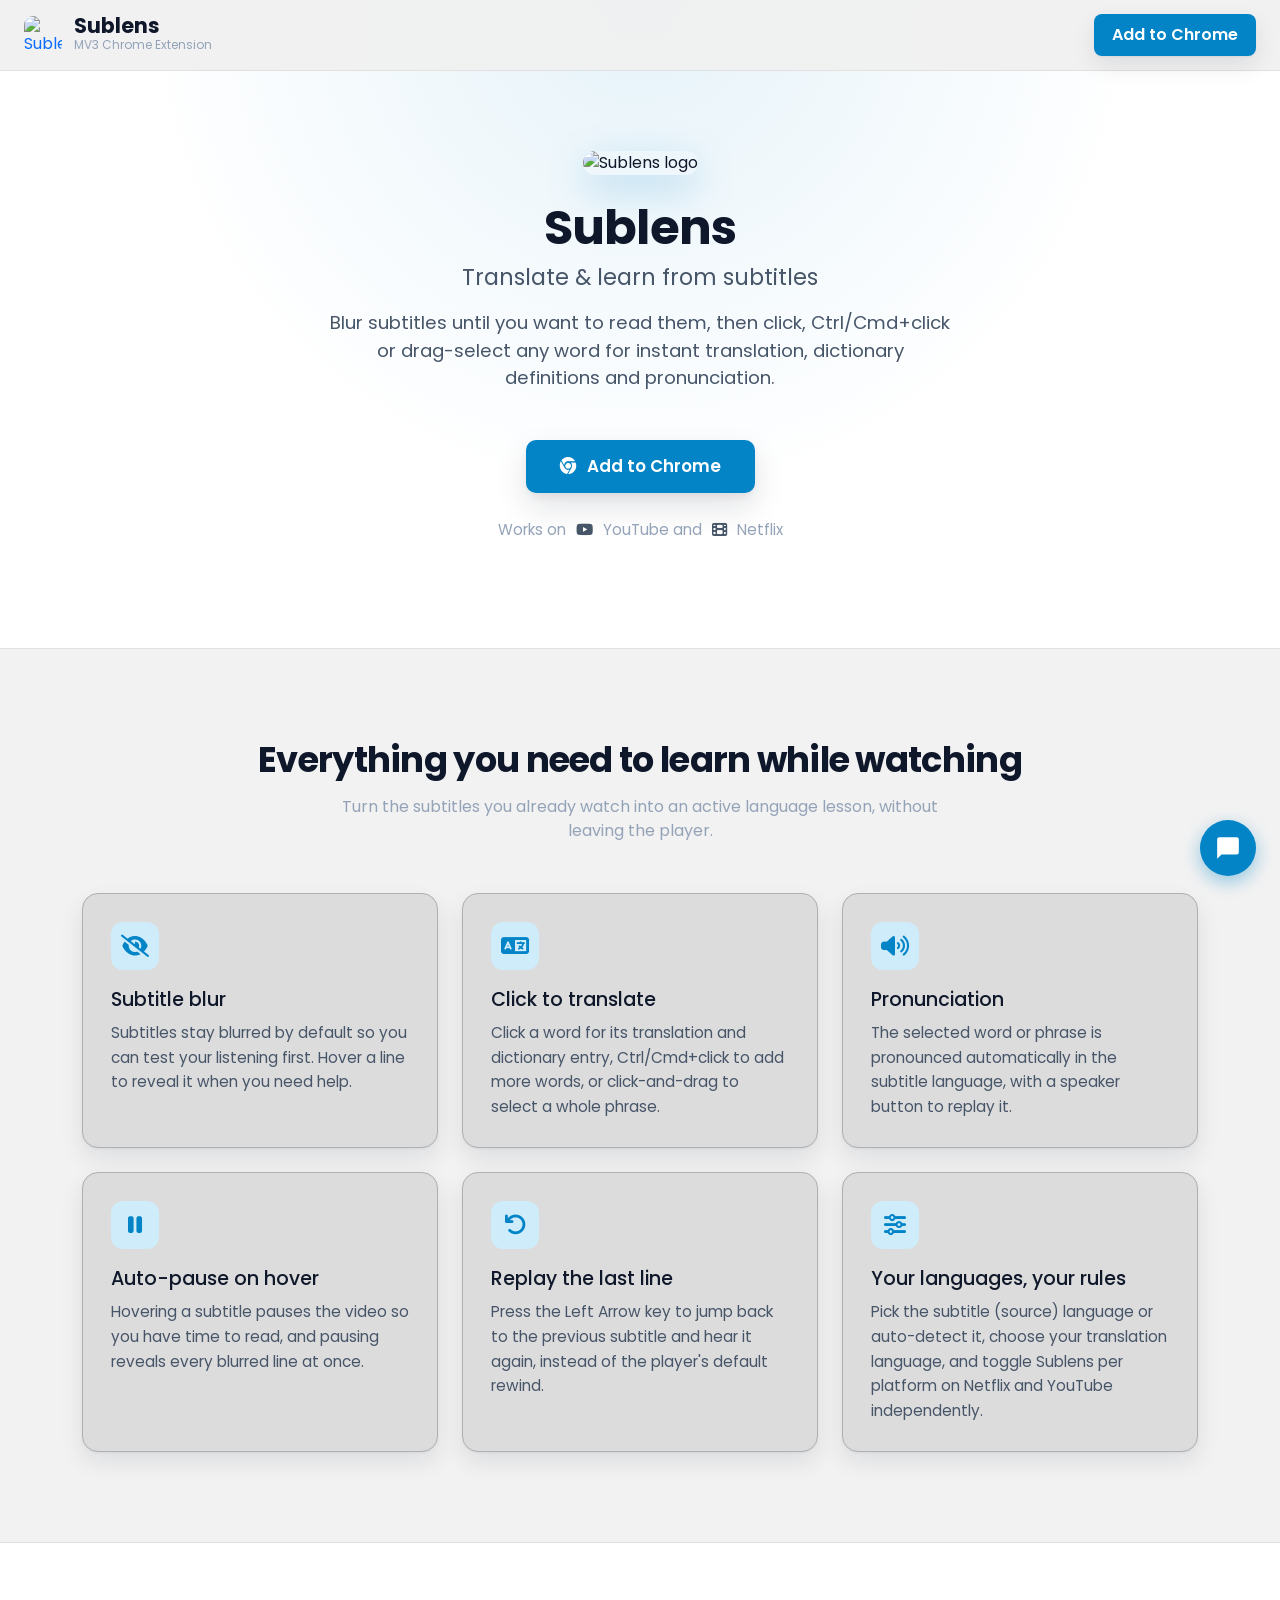
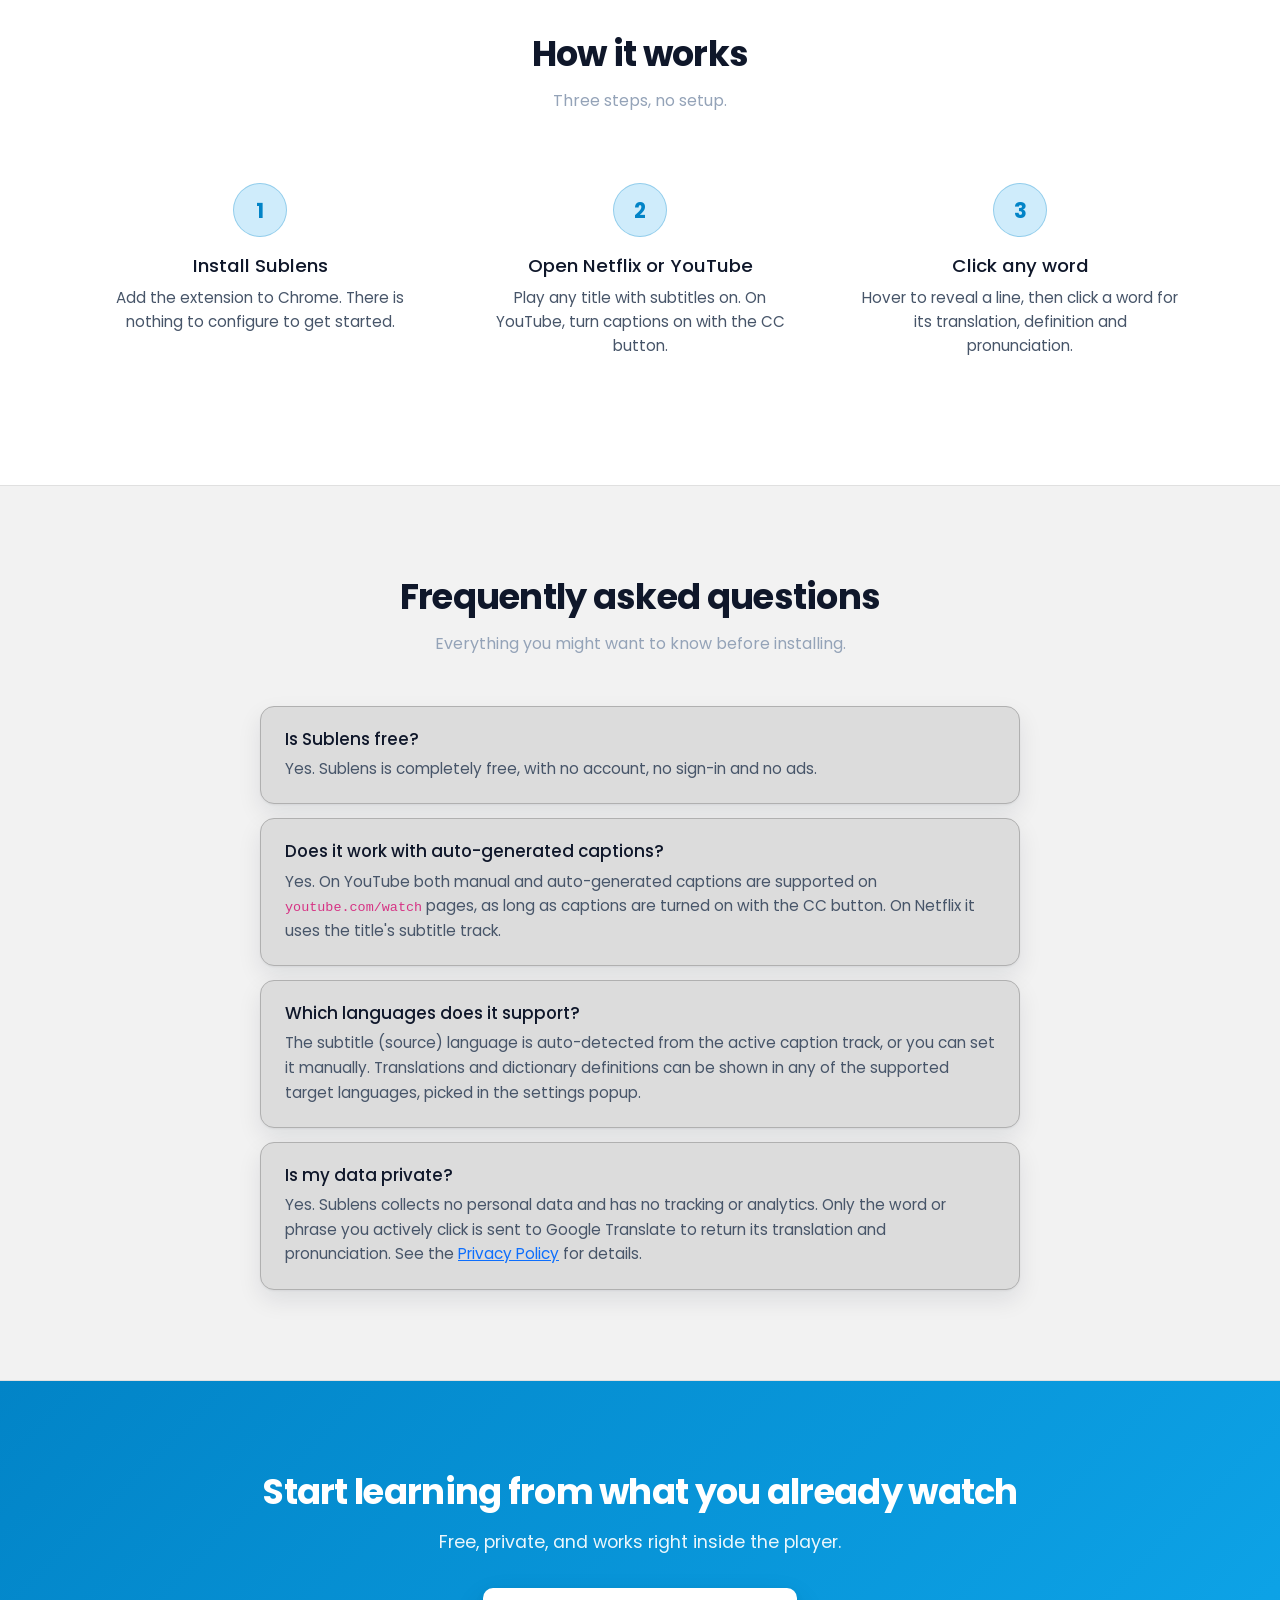
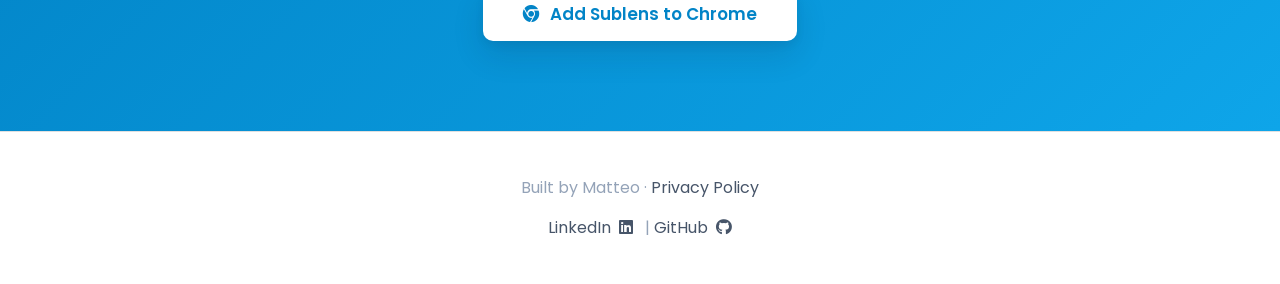
==== docs/index.html @ 92dab0b5 "style: update styles for 404, welcome, feedback, index, and privacy pages; enhance UI elements and i" ====
<!doctype html>
<html lang="en">
  <head>
    <meta charset="UTF-8" />
    <meta name="viewport" content="width=device-width, initial-scale=1.0" />
    <title>
      Sublens - Translate & Learn from Subtitles | Chrome Extension for Netflix
      & YouTube
    </title>
    <meta
      name="description"
      content="Sublens blurs subtitles until you want to read them, then turns any word into an instant translation, dictionary lookup and pronunciation. Learn languages on Netflix and YouTube."
    />
    <meta
      name="keywords"
      content="subtitles translation, learn languages Netflix, YouTube subtitles translate, language learning extension, subtitle blur, click to translate, Chrome extension, dictionary, pronunciation"
    />
    <meta name="author" content="Matteo Lucerni" />

    <meta name="robots" content="index, follow" />
    <meta name="googlebot" content="index, follow" />

    <link rel="canonical" href="https://getsublens.com/" />

    <meta property="og:title" content="Sublens - Translate & Learn from Subtitles" />
    <meta
      property="og:description"
      content="Blur subtitles until you want to read them, then click any word for instant translation, dictionary and pronunciation on Netflix and YouTube."
    />
    <meta property="og:type" content="website" />
    <meta property="og:url" content="https://getsublens.com/" />
    <meta
      property="og:image"
      content="https://getsublens.com/assets/icons/sublens-logo.png"
    />
    <meta property="og:site_name" content="Sublens" />

    <meta name="twitter:card" content="summary_large_image" />
    <meta name="twitter:title" content="Sublens - Translate & Learn from Subtitles" />
    <meta
      name="twitter:description"
      content="Blur subtitles until you want to read them, then click any word for instant translation, dictionary and pronunciation on Netflix and YouTube."
    />
    <meta
      name="twitter:image"
      content="https://getsublens.com/assets/icons/sublens-logo.png"
    />

    <link
      href="https://fonts.googleapis.com/css2?family=Poppins:wght@400;500;600;700&display=swap"
      rel="stylesheet"
    />
    <link
      rel="stylesheet"
      href="https://cdnjs.cloudflare.com/ajax/libs/bootstrap/5.3.7/css/bootstrap.min.css"
      crossorigin="anonymous"
    />
    <link
      rel="stylesheet"
      href="https://cdnjs.cloudflare.com/ajax/libs/font-awesome/6.7.2/css/all.min.css"
      crossorigin="anonymous"
    />
    <link
      rel="icon"
      href="assets/icons/sublens-logo.png"
      type="image/png"
    />

    <script type="application/ld+json">
      {
        "@context": "https://schema.org",
        "@type": "SoftwareApplication",
        "name": "Sublens",
        "description": "Chrome extension that blurs subtitles until you want to read them, then turns any word into an instant translation, dictionary lookup and pronunciation on Netflix and YouTube.",
        "applicationCategory": "BrowserApplication",
        "operatingSystem": "Chrome",
        "offers": {
          "@type": "Offer",
          "price": "0",
          "priceCurrency": "USD"
        },
        "author": {
          "@type": "Person",
          "name": "Matteo Lucerni",
          "url": "https://www.linkedin.com/in/matteo-lucerni-0725a526b/"
        },
        "url": "https://getsublens.com/"
      }
    </script>

    <script type="application/ld+json">
      {
        "@context": "https://schema.org",
        "@type": "FAQPage",
        "mainEntity": [
          {
            "@type": "Question",
            "name": "Is Sublens free?",
            "acceptedAnswer": {
              "@type": "Answer",
              "text": "Yes. Sublens is completely free, with no account, no sign-in and no ads."
            }
          },
          {
            "@type": "Question",
            "name": "Does it work with auto-generated captions?",
            "acceptedAnswer": {
              "@type": "Answer",
              "text": "Yes. On YouTube both manual and auto-generated captions are supported on youtube.com/watch pages, as long as captions are turned on with the CC button. On Netflix it uses the title's subtitle track."
            }
          },
          {
            "@type": "Question",
            "name": "Which languages does it support?",
            "acceptedAnswer": {
              "@type": "Answer",
              "text": "The subtitle (source) language is auto-detected from the active caption track, or you can set it manually. Translations and dictionary definitions can be shown in any of the supported target languages, picked in the settings popup."
            }
          },
          {
            "@type": "Question",
            "name": "Is my data private?",
            "acceptedAnswer": {
              "@type": "Answer",
              "text": "Yes. Sublens collects no personal data and has no tracking or analytics. Only the word or phrase you actively click is sent to Google Translate to return its translation and pronunciation."
            }
          }
        ]
      }
    </script>

    <style>
      :root {
        --bg: #ffffff;
        --bg-alt: #f2f2f2;
        --bg-card: #dcdcdc;
        --text: #0f172a;
        --text-secondary: #475569;
        --text-tertiary: #94a3b8;
        --border: #e0e0e0;
        --card-border: #b0b0b0;
        --accent: #0284c7;
        --accent-hover: #0369a1;
        --accent-soft: #cfecfb;
        --shadow-sm: 0 1px 2px rgba(15, 23, 42, 0.05),
          0 10px 24px rgba(15, 23, 42, 0.09);
        --shadow-md: 0 14px 32px rgba(15, 23, 42, 0.12),
          0 4px 10px rgba(15, 23, 42, 0.06);
        --shadow-lg: 0 22px 48px rgba(15, 23, 42, 0.16);
      }

      body {
        margin: 0;
        font-family: "Poppins", -apple-system, BlinkMacSystemFont, "Segoe UI",
          Roboto, sans-serif;
        overflow-x: hidden;
        background-color: var(--bg);
        color: var(--text);
      }

      .navbar {
        position: fixed;
        width: 100%;
        display: flex;
        justify-content: space-between;
        align-items: center;
        padding: 14px 24px;
        background: rgba(240, 240, 240, 0.92);
        z-index: 100;
        backdrop-filter: blur(10px);
        border-bottom: 1px solid var(--border);
      }

      .brand-mark {
        display: flex;
        align-items: center;
        gap: 12px;
        text-decoration: none;
      }

      .brand-mark img {
        width: 38px;
        height: 38px;
        border-radius: 9px;
      }

      .brand-mark .brand-name {
        color: var(--text);
        font-weight: 700;
        font-size: 1.3rem;
        line-height: 1;
      }

      .brand-mark .brand-sub {
        color: var(--text-tertiary);
        font-size: 0.75rem;
      }

      .cta-compact {
        background: var(--accent);
        color: #fff;
        padding: 9px 18px;
        border: none;
        border-radius: 8px;
        text-decoration: none;
        font-weight: 600;
        box-shadow: var(--shadow-sm);
        transition: transform 0.2s ease, box-shadow 0.2s ease,
          background 0.2s ease;
        display: inline-flex;
        align-items: center;
        gap: 8px;
      }

      .cta-compact:hover {
        transform: translateY(-1px);
        background: var(--accent-hover);
        box-shadow: var(--shadow-md);
        color: #fff;
      }

      .hero {
        text-align: center;
        padding: 150px 20px 90px;
        background:
          radial-gradient(
            circle at 50% 0%,
            rgba(2, 132, 199, 0.1),
            transparent 55%
          ),
          var(--bg);
      }

      .hero-logo {
        width: 96px;
        height: 96px;
        border-radius: 22px;
        box-shadow: 0 14px 40px rgba(2, 132, 199, 0.25);
        animation: fadeInDown 0.9s forwards;
        opacity: 0;
      }

      .hero h1 {
        font-size: 3rem;
        font-weight: 700;
        letter-spacing: -0.02em;
        margin-top: 24px;
        opacity: 0;
        animation: fadeInDown 1s 0.15s forwards;
      }

      .hero h2 {
        font-weight: 400;
        font-size: 1.4rem;
        color: var(--text-secondary);
        opacity: 0;
        animation: fadeInDown 1s 0.3s forwards;
      }

      .hero p.lead-text {
        font-size: 1.15rem;
        margin-top: 18px;
        max-width: 620px;
        margin-left: auto;
        margin-right: auto;
        color: var(--text-secondary);
        opacity: 0;
        animation: fadeInUp 1s 0.5s forwards;
      }

      .hero .btn-primary-cta {
        margin-top: 32px;
        padding: 14px 34px;
        background: var(--accent);
        color: #fff;
        border: none;
        border-radius: 10px;
        font-size: 1.05rem;
        font-weight: 600;
        cursor: pointer;
        opacity: 0;
        animation: fadeInUp 1s 0.8s forwards;
        box-shadow: var(--shadow-md);
        transition: transform 0.25s ease, box-shadow 0.25s ease,
          background 0.25s ease;
        text-decoration: none;
        display: inline-flex;
        align-items: center;
        gap: 10px;
      }

      .hero .btn-primary-cta:hover {
        background: var(--accent-hover);
        transform: translateY(-2px);
        box-shadow: var(--shadow-lg);
      }

      .hero .platforms {
        margin-top: 26px;
        color: var(--text-tertiary);
        font-size: 0.95rem;
        opacity: 0;
        animation: fadeInUp 1s 1s forwards;
      }

      .hero .platforms i {
        margin: 0 6px;
        color: var(--text-secondary);
      }

      .section-title {
        font-size: 2.2rem;
        font-weight: 700;
        letter-spacing: -0.02em;
        text-align: center;
        margin-bottom: 14px;
      }

      .section-subtitle {
        text-align: center;
        color: var(--text-tertiary);
        margin-bottom: 50px;
        max-width: 640px;
        margin-left: auto;
        margin-right: auto;
      }

      .features {
        padding: 90px 20px;
        background: var(--bg-alt);
        border-top: 1px solid var(--border);
      }

      .feature {
        background: var(--bg-card);
        padding: 28px;
        border-radius: 16px;
        border: 1px solid var(--card-border);
        height: 100%;
        box-shadow: var(--shadow-sm);
        transition: transform 0.25s ease, border-color 0.25s ease,
          box-shadow 0.25s ease;
      }

      .feature:hover {
        transform: translateY(-5px);
        border-color: rgba(2, 132, 199, 0.4);
        box-shadow: var(--shadow-md);
      }

      .feature-icon {
        width: 48px;
        height: 48px;
        border-radius: 12px;
        background: var(--accent-soft);
        color: var(--accent);
        display: flex;
        align-items: center;
        justify-content: center;
        font-size: 1.4rem;
        margin-bottom: 18px;
      }

      .feature h3 {
        font-size: 1.2rem;
        margin-bottom: 10px;
        color: var(--text);
      }

      .feature p {
        color: var(--text-secondary);
        line-height: 1.6;
        font-size: 0.96rem;
        margin: 0;
      }

      .how {
        padding: 90px 20px;
        background: var(--bg);
        border-top: 1px solid var(--border);
      }

      .step {
        text-align: center;
        padding: 20px;
      }

      .step-number {
        width: 54px;
        height: 54px;
        border-radius: 50%;
        background: var(--accent-soft);
        border: 1px solid rgba(2, 132, 199, 0.3);
        color: var(--accent);
        font-weight: 700;
        font-size: 1.3rem;
        display: flex;
        align-items: center;
        justify-content: center;
        margin: 0 auto 18px;
      }

      .step h3 {
        font-size: 1.15rem;
        margin-bottom: 8px;
        color: var(--text);
      }

      .step p {
        color: var(--text-secondary);
        font-size: 0.95rem;
        line-height: 1.6;
      }

      .faq {
        padding: 90px 20px;
        background: var(--bg-alt);
        border-top: 1px solid var(--border);
      }

      .faq .faq-list {
        max-width: 760px;
        margin: 0 auto;
      }

      .faq-item {
        background: var(--bg-card);
        border: 1px solid var(--card-border);
        border-radius: 14px;
        padding: 22px 24px;
        margin-bottom: 14px;
        box-shadow: var(--shadow-sm);
        transition: transform 0.2s ease, border-color 0.2s ease,
          box-shadow 0.2s ease;
      }

      .faq-item:hover {
        transform: translateY(-2px);
        border-color: rgba(2, 132, 199, 0.35);
        box-shadow: var(--shadow-md);
      }

      .faq-item:last-child {
        margin-bottom: 0;
      }

      .faq-item h3 {
        font-size: 1.05rem;
        margin: 0 0 8px;
        color: var(--text);
      }

      .faq-item p {
        color: var(--text-secondary);
        line-height: 1.6;
        font-size: 0.96rem;
        margin: 0;
      }

      .cta-section {
        padding: 90px 20px;
        background: linear-gradient(135deg, var(--accent), #0ea5e9);
        color: #fff;
        text-align: center;
        border-top: 1px solid var(--border);
      }

      .cta-section h2 {
        font-size: 2.2rem;
        font-weight: 700;
        letter-spacing: -0.02em;
        margin-bottom: 16px;
        color: #fff;
      }

      .cta-section p {
        font-size: 1.1rem;
        margin-bottom: 32px;
        opacity: 0.92;
      }

      .cta-section .btn {
        background: #fff;
        color: var(--accent);
        padding: 14px 40px;
        border: none;
        border-radius: 10px;
        font-size: 1.05rem;
        font-weight: 600;
        text-decoration: none;
        display: inline-flex;
        align-items: center;
        gap: 10px;
        box-shadow: var(--shadow-md);
        transition: transform 0.25s ease, box-shadow 0.25s ease,
          color 0.25s ease;
      }

      .cta-section .btn:hover {
        transform: translateY(-2px);
        box-shadow: var(--shadow-lg);
        color: var(--accent-hover);
      }

      .footer {
        padding: 44px 20px;
        text-align: center;
        background: var(--bg);
        color: var(--text-tertiary);
        border-top: 1px solid var(--border);
      }

      .footer a {
        color: var(--text-secondary);
        text-decoration: none;
      }

      .footer a:hover {
        color: var(--accent);
      }

      .footer .footer-links {
        margin-top: 12px;
      }

      @keyframes fadeInDown {
        from {
          opacity: 0;
          transform: translateY(-40px);
        }
        to {
          opacity: 1;
          transform: translateY(0);
        }
      }

      @keyframes fadeInUp {
        from {
          opacity: 0;
          transform: translateY(40px);
        }
        to {
          opacity: 1;
          transform: translateY(0);
        }
      }

      @media (max-width: 768px) {
        .hero h1 {
          font-size: 2.2rem;
        }
        .hero h2 {
          font-size: 1.2rem;
        }
        .section-title {
          font-size: 1.9rem;
        }
      }
    </style>
  </head>

  <body>
    <nav class="navbar">
      <a class="brand-mark" href="/" aria-label="Sublens Home">
        <img src="assets/icons/sublens-logo.png" alt="Sublens logo" width="38" height="38" />
        <span class="d-flex flex-column">
          <span class="brand-name">Sublens</span>
          <span class="brand-sub">MV3 Chrome Extension</span>
        </span>
      </a>
      <a
        data-store-link
        href="#"
        target="_blank"
        rel="noopener noreferrer"
        class="cta-compact"
      >
        <span class="d-none d-sm-inline">Add to Chrome</span>
        <i class="fas fa-download d-sm-none"></i>
      </a>
    </nav>

    <section class="hero">
      <img
        class="hero-logo"
        src="assets/icons/sublens-logo.png"
        alt="Sublens logo"
        width="96"
        height="96"
      />
      <h1 class="fw-bold">Sublens</h1>
      <h2>Translate &amp; learn from subtitles</h2>
      <p class="lead-text">
        Blur subtitles until you want to read them, then click, Ctrl/Cmd+click or
        drag-select any word for instant translation, dictionary definitions and
        pronunciation.
      </p>
      <a
        data-store-link
        href="#"
        target="_blank"
        rel="noopener noreferrer"
        class="btn-primary-cta"
      >
        <i class="fab fa-chrome"></i> Add to Chrome
      </a>
      <p class="platforms">
        Works on <i class="fab fa-youtube"></i> YouTube and
        <i class="fas fa-film"></i> Netflix
      </p>
    </section>

    <section class="features">
      <div class="container">
        <h2 class="section-title">Everything you need to learn while watching</h2>
        <p class="section-subtitle">
          Turn the subtitles you already watch into an active language lesson,
          without leaving the player.
        </p>
        <div class="row g-4">
          <div class="col-12 col-md-6 col-lg-4">
            <div class="feature">
              <div class="feature-icon"><i class="fas fa-eye-slash"></i></div>
              <h3>Subtitle blur</h3>
              <p>
                Subtitles stay blurred by default so you can test your listening
                first. Hover a line to reveal it when you need help.
              </p>
            </div>
          </div>
          <div class="col-12 col-md-6 col-lg-4">
            <div class="feature">
              <div class="feature-icon"><i class="fas fa-language"></i></div>
              <h3>Click to translate</h3>
              <p>
                Click a word for its translation and dictionary entry,
                Ctrl/Cmd+click to add more words, or click-and-drag to select a
                whole phrase.
              </p>
            </div>
          </div>
          <div class="col-12 col-md-6 col-lg-4">
            <div class="feature">
              <div class="feature-icon"><i class="fas fa-volume-high"></i></div>
              <h3>Pronunciation</h3>
              <p>
                The selected word or phrase is pronounced automatically in the
                subtitle language, with a speaker button to replay it.
              </p>
            </div>
          </div>
          <div class="col-12 col-md-6 col-lg-4">
            <div class="feature">
              <div class="feature-icon"><i class="fas fa-pause"></i></div>
              <h3>Auto-pause on hover</h3>
              <p>
                Hovering a subtitle pauses the video so you have time to read,
                and pausing reveals every blurred line at once.
              </p>
            </div>
          </div>
          <div class="col-12 col-md-6 col-lg-4">
            <div class="feature">
              <div class="feature-icon"><i class="fas fa-arrow-rotate-left"></i></div>
              <h3>Replay the last line</h3>
              <p>
                Press the Left Arrow key to jump back to the previous subtitle
                and hear it again, instead of the player's default rewind.
              </p>
            </div>
          </div>
          <div class="col-12 col-md-6 col-lg-4">
            <div class="feature">
              <div class="feature-icon"><i class="fas fa-sliders"></i></div>
              <h3>Your languages, your rules</h3>
              <p>
                Pick the subtitle (source) language or auto-detect it, choose
                your translation language, and toggle Sublens per platform on
                Netflix and YouTube independently.
              </p>
            </div>
          </div>
        </div>
      </div>
    </section>

    <section class="how">
      <div class="container">
        <h2 class="section-title">How it works</h2>
        <p class="section-subtitle">Three steps, no setup.</p>
        <div class="row g-4 justify-content-center">
          <div class="col-12 col-md-4">
            <div class="step">
              <div class="step-number">1</div>
              <h3>Install Sublens</h3>
              <p>Add the extension to Chrome. There is nothing to configure to get started.</p>
            </div>
          </div>
          <div class="col-12 col-md-4">
            <div class="step">
              <div class="step-number">2</div>
              <h3>Open Netflix or YouTube</h3>
              <p>
                Play any title with subtitles on. On YouTube, turn captions on
                with the CC button.
              </p>
            </div>
          </div>
          <div class="col-12 col-md-4">
            <div class="step">
              <div class="step-number">3</div>
              <h3>Click any word</h3>
              <p>
                Hover to reveal a line, then click a word for its translation,
                definition and pronunciation.
              </p>
            </div>
          </div>
        </div>
      </div>
    </section>

    <section class="faq">
      <div class="container">
        <h2 class="section-title">Frequently asked questions</h2>
        <p class="section-subtitle">Everything you might want to know before installing.</p>
        <div class="faq-list">
          <div class="faq-item">
            <h3>Is Sublens free?</h3>
            <p>
              Yes. Sublens is completely free, with no account, no sign-in and no
              ads.
            </p>
          </div>
          <div class="faq-item">
            <h3>Does it work with auto-generated captions?</h3>
            <p>
              Yes. On YouTube both manual and auto-generated captions are
              supported on <code>youtube.com/watch</code> pages, as long as
              captions are turned on with the CC button. On Netflix it uses the
              title's subtitle track.
            </p>
          </div>
          <div class="faq-item">
            <h3>Which languages does it support?</h3>
            <p>
              The subtitle (source) language is auto-detected from the active
              caption track, or you can set it manually. Translations and
              dictionary definitions can be shown in any of the supported target
              languages, picked in the settings popup.
            </p>
          </div>
          <div class="faq-item">
            <h3>Is my data private?</h3>
            <p>
              Yes. Sublens collects no personal data and has no tracking or
              analytics. Only the word or phrase you actively click is sent to
              Google Translate to return its translation and pronunciation. See
              the <a href="privacy.html">Privacy Policy</a> for details.
            </p>
          </div>
        </div>
      </div>
    </section>

    <section class="cta-section">
      <div class="container">
        <h2>Start learning from what you already watch</h2>
        <p>Free, private, and works right inside the player.</p>
        <a
          data-store-link
          href="#"
          target="_blank"
          rel="noopener noreferrer"
          class="btn"
        >
          <i class="fab fa-chrome"></i> Add Sublens to Chrome
        </a>
      </div>
    </section>

    <footer class="footer">
      <p>Built by Matteo &middot; <a href="privacy.html">Privacy Policy</a></p>
      <div class="footer-links">
        <a
          href="https://www.linkedin.com/in/matteo-lucerni-0725a526b/"
          target="_blank"
          rel="noopener noreferrer"
          class="me-2"
          >LinkedIn <i class="fa-brands fa-linkedin ms-1"></i></a
        >
        |
        <a
          href="https://github.com/MatteoLucerni?tab=repositories"
          target="_blank"
          rel="noopener noreferrer"
          >GitHub <i class="fa-brands fa-github ms-1"></i></a
        >
      </div>
    </footer>

    <script src="assets/js/store-link.js"></script>
    <script src="assets/js/feedback-widget.js" defer></script>
  </body>
</html>
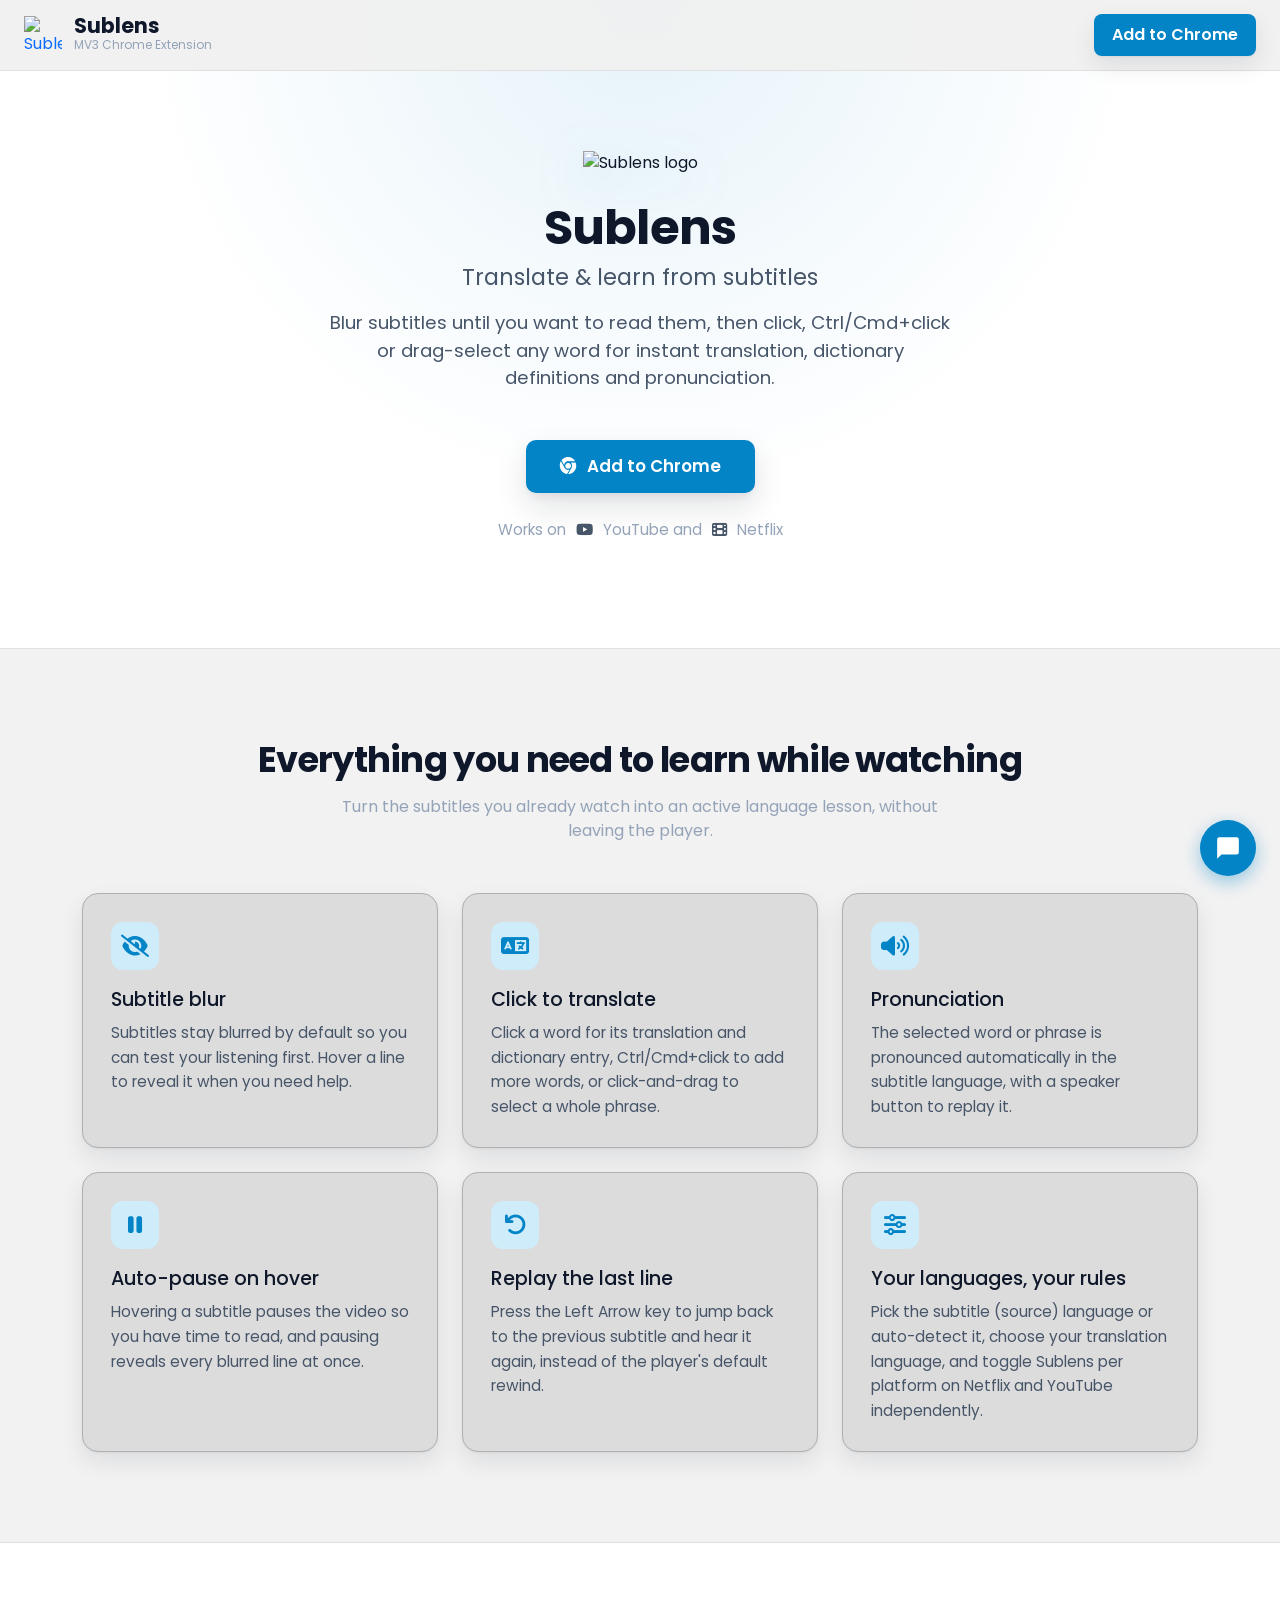
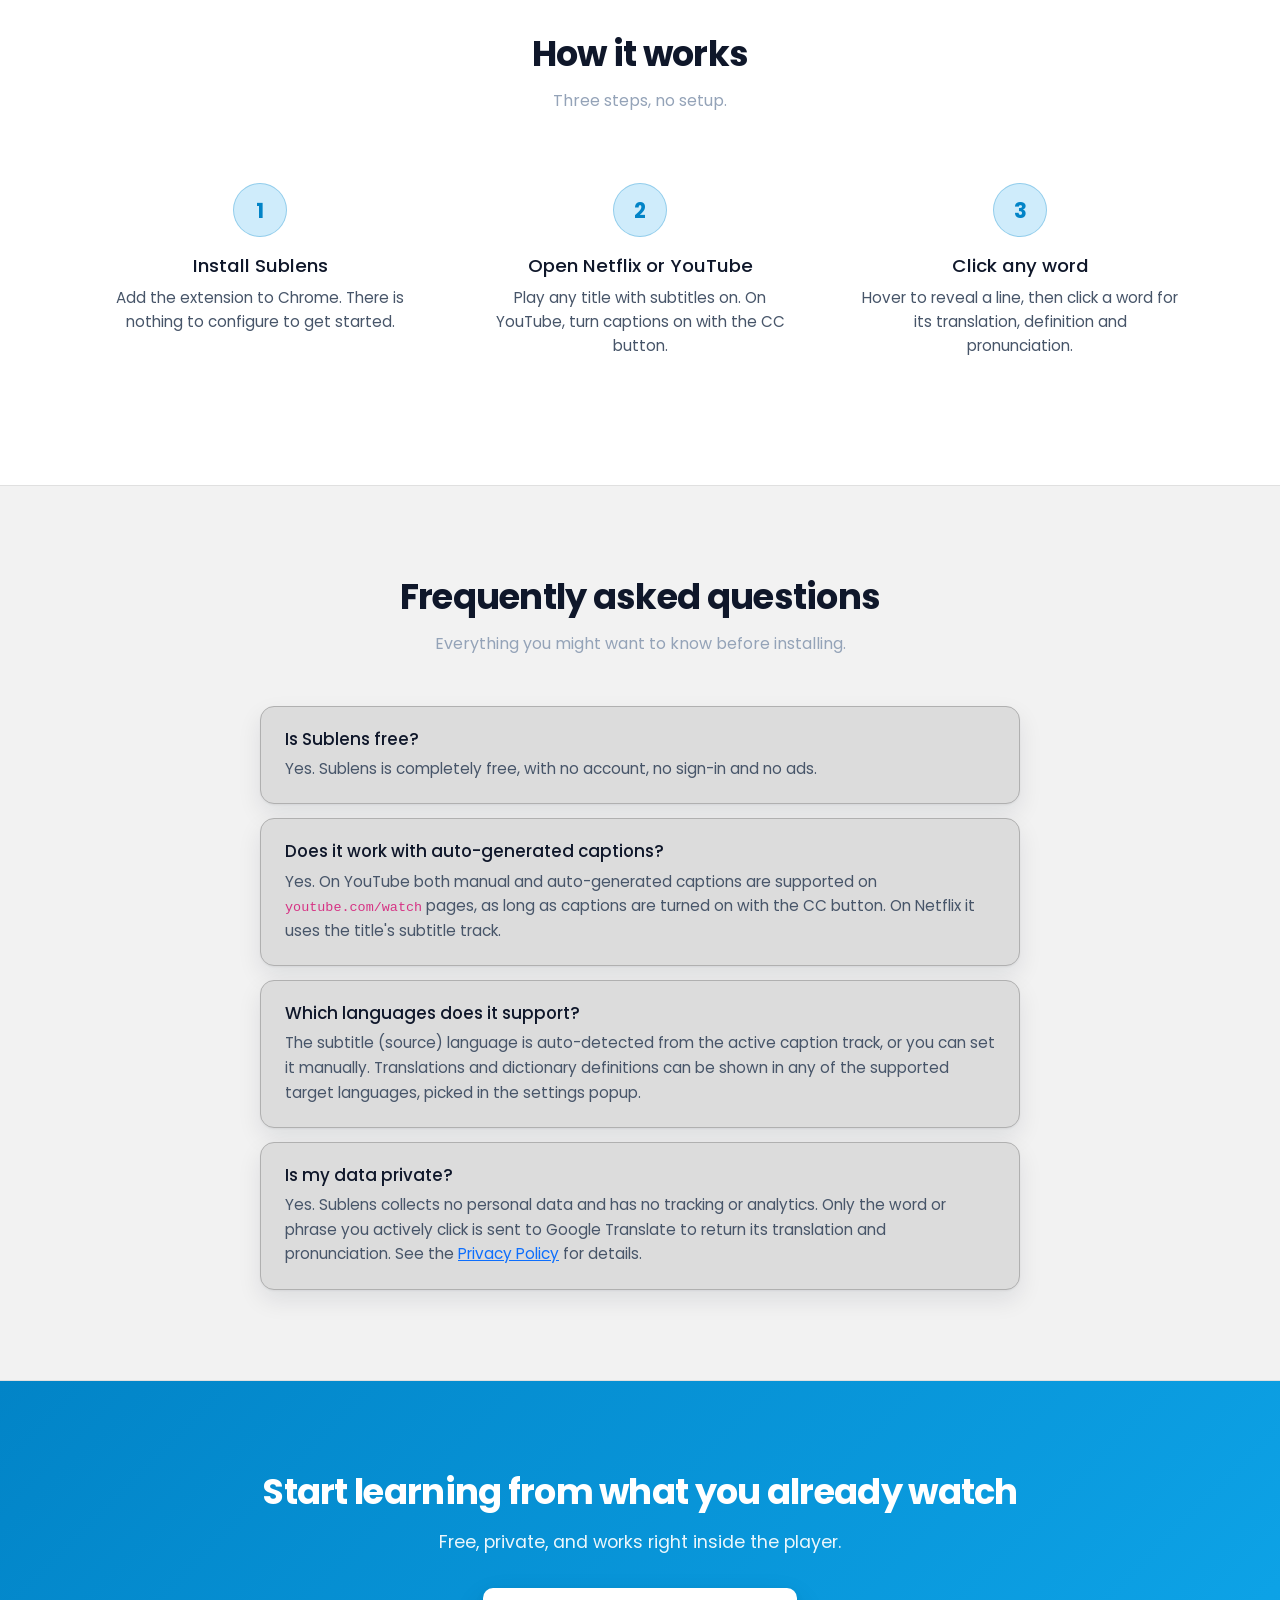
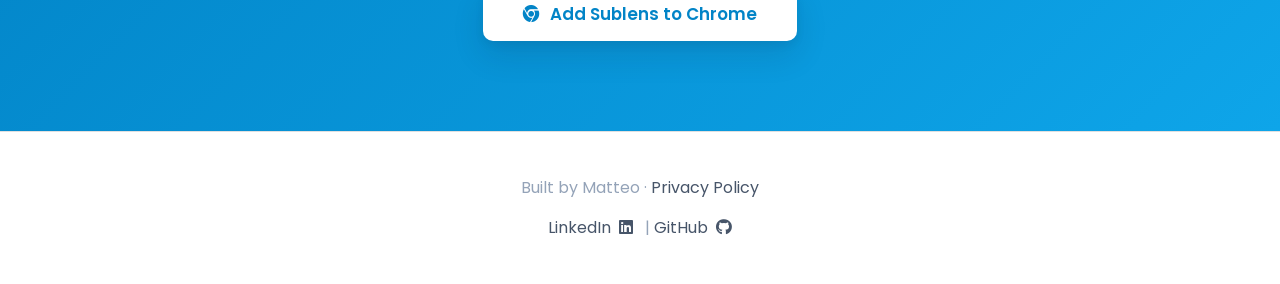
==== commit 8d4074d5: "style: replace border-radius and box-shadow with drop-shadow for logo elements in 404 and index page" ====
--- a/docs/index.html
+++ b/docs/index.html
@@ -181,7 +181,6 @@
       .brand-mark img {
         width: 38px;
         height: 38px;
-        border-radius: 9px;
       }
 
       .brand-mark .brand-name {
@@ -234,8 +233,7 @@
       .hero-logo {
         width: 96px;
         height: 96px;
-        border-radius: 22px;
-        box-shadow: 0 14px 40px rgba(2, 132, 199, 0.25);
+        filter: drop-shadow(0 14px 24px rgba(2, 132, 199, 0.25));
         animation: fadeInDown 0.9s forwards;
         opacity: 0;
       }
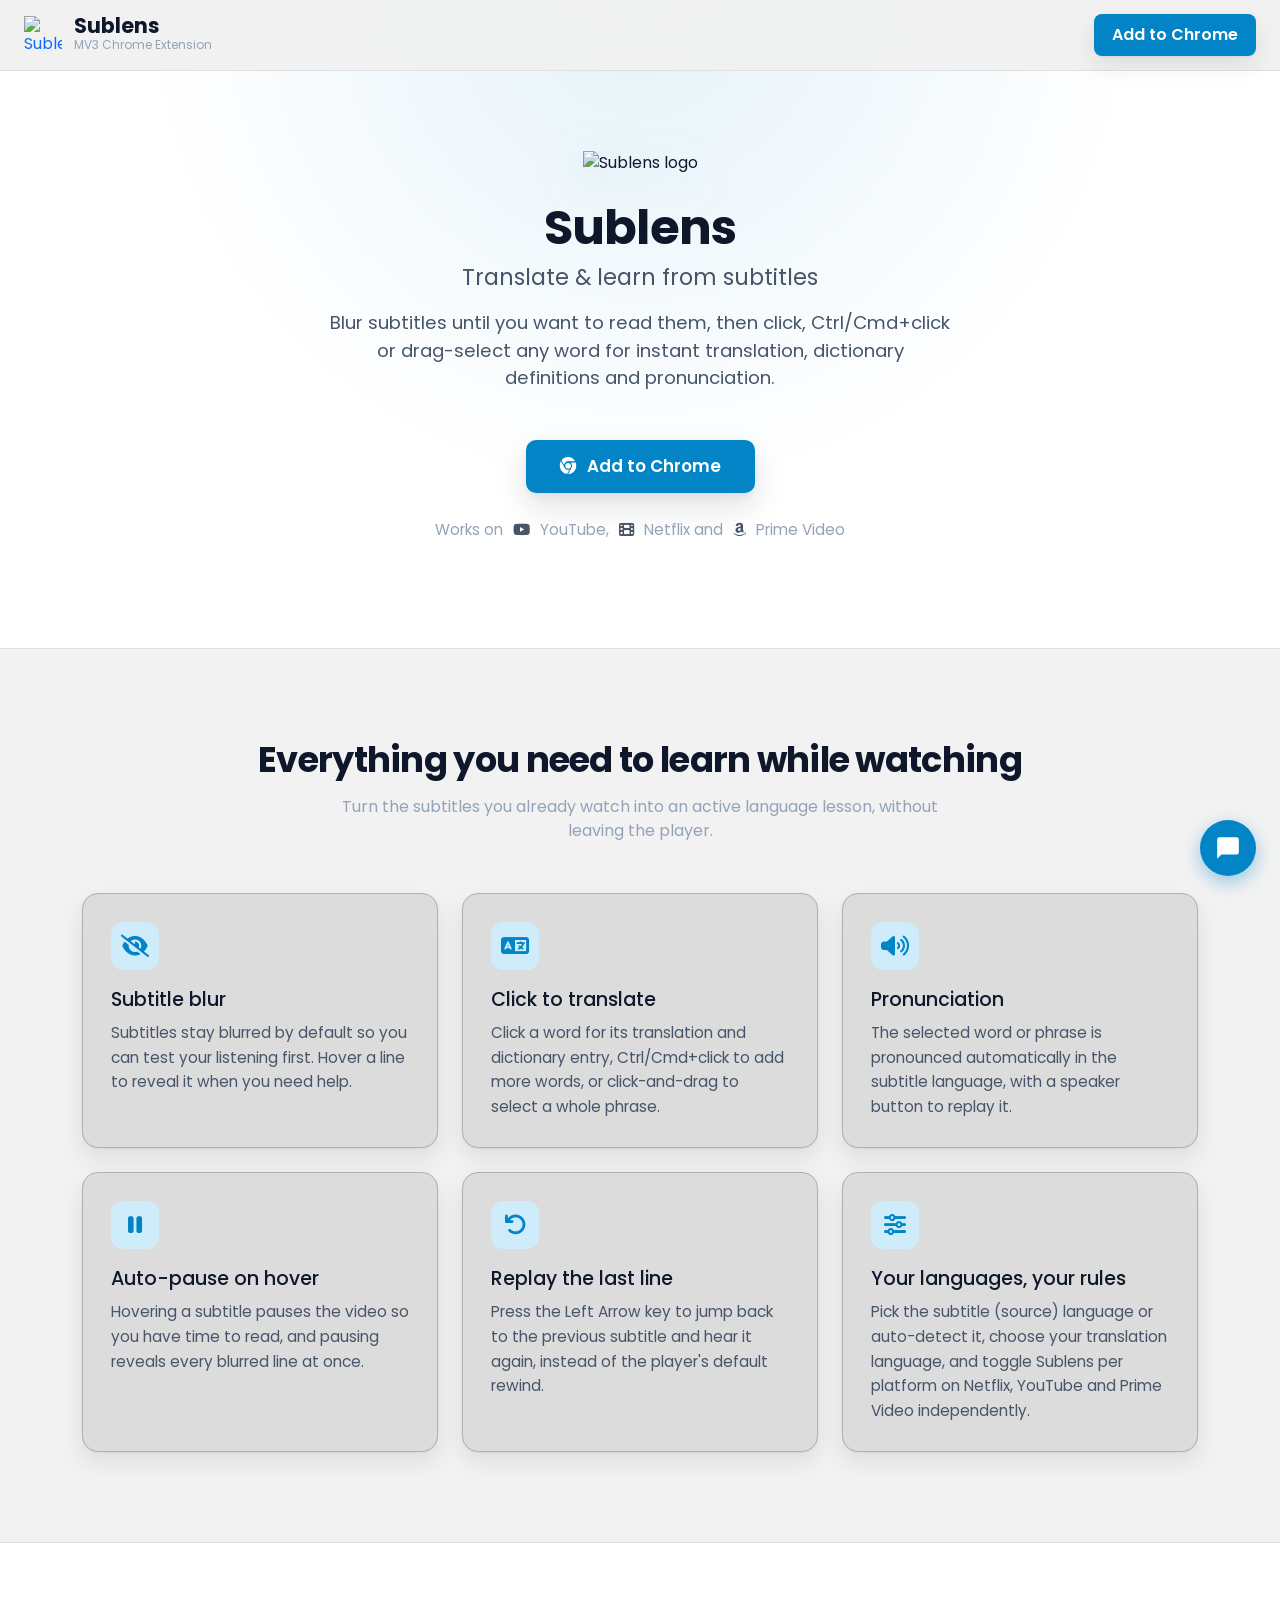
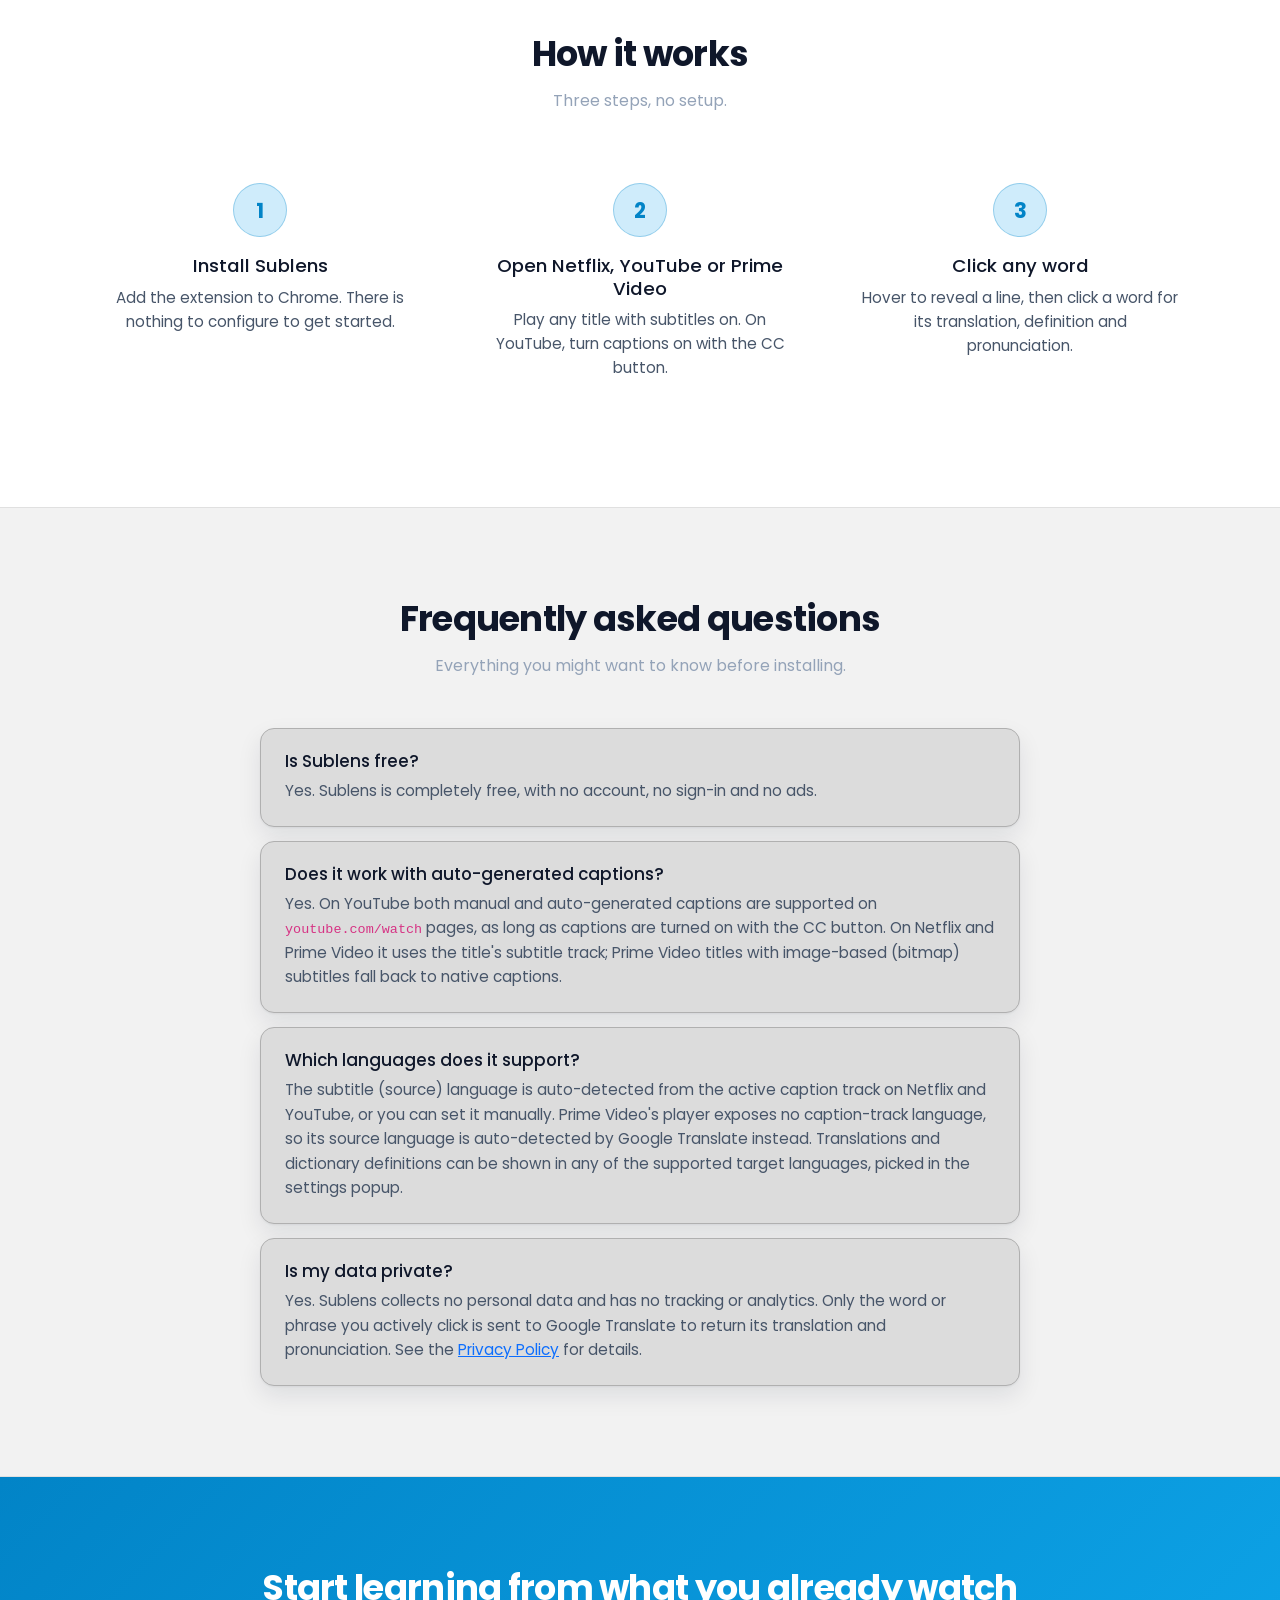
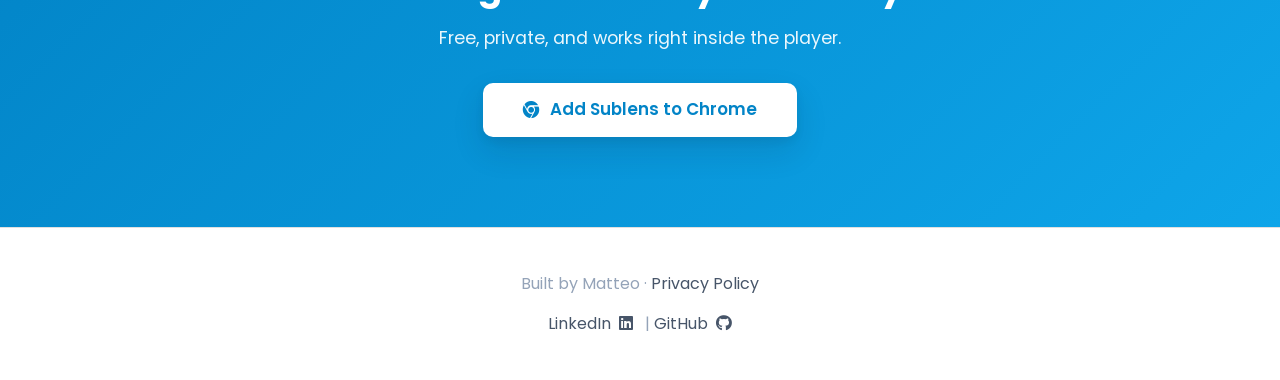
==== commit a9c2a21c: "fix: update documentation to include Prime Video support in titles and descriptions" ====
--- a/docs/index.html
+++ b/docs/index.html
@@ -4,16 +4,16 @@
     <meta charset="UTF-8" />
     <meta name="viewport" content="width=device-width, initial-scale=1.0" />
     <title>
-      Sublens - Translate & Learn from Subtitles | Chrome Extension for Netflix
-      & YouTube
+      Sublens - Translate & Learn from Subtitles | Chrome Extension for
+      Netflix, YouTube & Prime Video
     </title>
     <meta
       name="description"
-      content="Sublens blurs subtitles until you want to read them, then turns any word into an instant translation, dictionary lookup and pronunciation. Learn languages on Netflix and YouTube."
+      content="Sublens blurs subtitles until you want to read them, then turns any word into an instant translation, dictionary lookup and pronunciation. Learn languages on Netflix, YouTube and Prime Video."
     />
     <meta
       name="keywords"
-      content="subtitles translation, learn languages Netflix, YouTube subtitles translate, language learning extension, subtitle blur, click to translate, Chrome extension, dictionary, pronunciation"
+      content="subtitles translation, learn languages Netflix, YouTube subtitles translate, Prime Video subtitles translate, language learning extension, subtitle blur, click to translate, Chrome extension, dictionary, pronunciation"
     />
     <meta name="author" content="Matteo Lucerni" />
 
@@ -25,7 +25,7 @@
     <meta property="og:title" content="Sublens - Translate & Learn from Subtitles" />
     <meta
       property="og:description"
-      content="Blur subtitles until you want to read them, then click any word for instant translation, dictionary and pronunciation on Netflix and YouTube."
+      content="Blur subtitles until you want to read them, then click any word for instant translation, dictionary and pronunciation on Netflix, YouTube and Prime Video."
     />
     <meta property="og:type" content="website" />
     <meta property="og:url" content="https://getsublens.com/" />
@@ -39,7 +39,7 @@
     <meta name="twitter:title" content="Sublens - Translate & Learn from Subtitles" />
     <meta
       name="twitter:description"
-      content="Blur subtitles until you want to read them, then click any word for instant translation, dictionary and pronunciation on Netflix and YouTube."
+      content="Blur subtitles until you want to read them, then click any word for instant translation, dictionary and pronunciation on Netflix, YouTube and Prime Video."
     />
     <meta
       name="twitter:image"
@@ -71,7 +71,7 @@
         "@context": "https://schema.org",
         "@type": "SoftwareApplication",
         "name": "Sublens",
-        "description": "Chrome extension that blurs subtitles until you want to read them, then turns any word into an instant translation, dictionary lookup and pronunciation on Netflix and YouTube.",
+        "description": "Chrome extension that blurs subtitles until you want to read them, then turns any word into an instant translation, dictionary lookup and pronunciation on Netflix, YouTube and Prime Video.",
         "applicationCategory": "BrowserApplication",
         "operatingSystem": "Chrome",
         "offers": {
@@ -106,7 +106,7 @@
             "name": "Does it work with auto-generated captions?",
             "acceptedAnswer": {
               "@type": "Answer",
-              "text": "Yes. On YouTube both manual and auto-generated captions are supported on youtube.com/watch pages, as long as captions are turned on with the CC button. On Netflix it uses the title's subtitle track."
+              "text": "Yes. On YouTube both manual and auto-generated captions are supported on youtube.com/watch pages, as long as captions are turned on with the CC button. On Netflix and Prime Video it uses the title's subtitle track; Prime Video titles with image-based (bitmap) subtitles fall back to native captions."
             }
           },
           {
@@ -114,7 +114,7 @@
             "name": "Which languages does it support?",
             "acceptedAnswer": {
               "@type": "Answer",
-              "text": "The subtitle (source) language is auto-detected from the active caption track, or you can set it manually. Translations and dictionary definitions can be shown in any of the supported target languages, picked in the settings popup."
+              "text": "The subtitle (source) language is auto-detected from the active caption track on Netflix and YouTube, or you can set it manually. Prime Video's player exposes no caption-track language, so its source language is auto-detected by Google Translate instead. Translations and dictionary definitions can be shown in any of the supported target languages, picked in the settings popup."
             }
           },
           {
@@ -603,8 +603,9 @@
         <i class="fab fa-chrome"></i> Add to Chrome
       </a>
       <p class="platforms">
-        Works on <i class="fab fa-youtube"></i> YouTube and
-        <i class="fas fa-film"></i> Netflix
+        Works on <i class="fab fa-youtube"></i> YouTube,
+        <i class="fas fa-film"></i> Netflix and
+        <i class="fab fa-amazon"></i> Prime Video
       </p>
     </section>
 
@@ -674,7 +675,7 @@
               <p>
                 Pick the subtitle (source) language or auto-detect it, choose
                 your translation language, and toggle Sublens per platform on
-                Netflix and YouTube independently.
+                Netflix, YouTube and Prime Video independently.
               </p>
             </div>
           </div>
@@ -697,7 +698,7 @@
           <div class="col-12 col-md-4">
             <div class="step">
               <div class="step-number">2</div>
-              <h3>Open Netflix or YouTube</h3>
+              <h3>Open Netflix, YouTube or Prime Video</h3>
               <p>
                 Play any title with subtitles on. On YouTube, turn captions on
                 with the CC button.
@@ -735,17 +736,20 @@
             <p>
               Yes. On YouTube both manual and auto-generated captions are
               supported on <code>youtube.com/watch</code> pages, as long as
-              captions are turned on with the CC button. On Netflix it uses the
-              title's subtitle track.
+              captions are turned on with the CC button. On Netflix and Prime
+              Video it uses the title's subtitle track; Prime Video titles with
+              image-based (bitmap) subtitles fall back to native captions.
             </p>
           </div>
           <div class="faq-item">
             <h3>Which languages does it support?</h3>
             <p>
               The subtitle (source) language is auto-detected from the active
-              caption track, or you can set it manually. Translations and
-              dictionary definitions can be shown in any of the supported target
-              languages, picked in the settings popup.
+              caption track on Netflix and YouTube, or you can set it manually.
+              Prime Video's player exposes no caption-track language, so its
+              source language is auto-detected by Google Translate instead.
+              Translations and dictionary definitions can be shown in any of the
+              supported target languages, picked in the settings popup.
             </p>
           </div>
           <div class="faq-item">
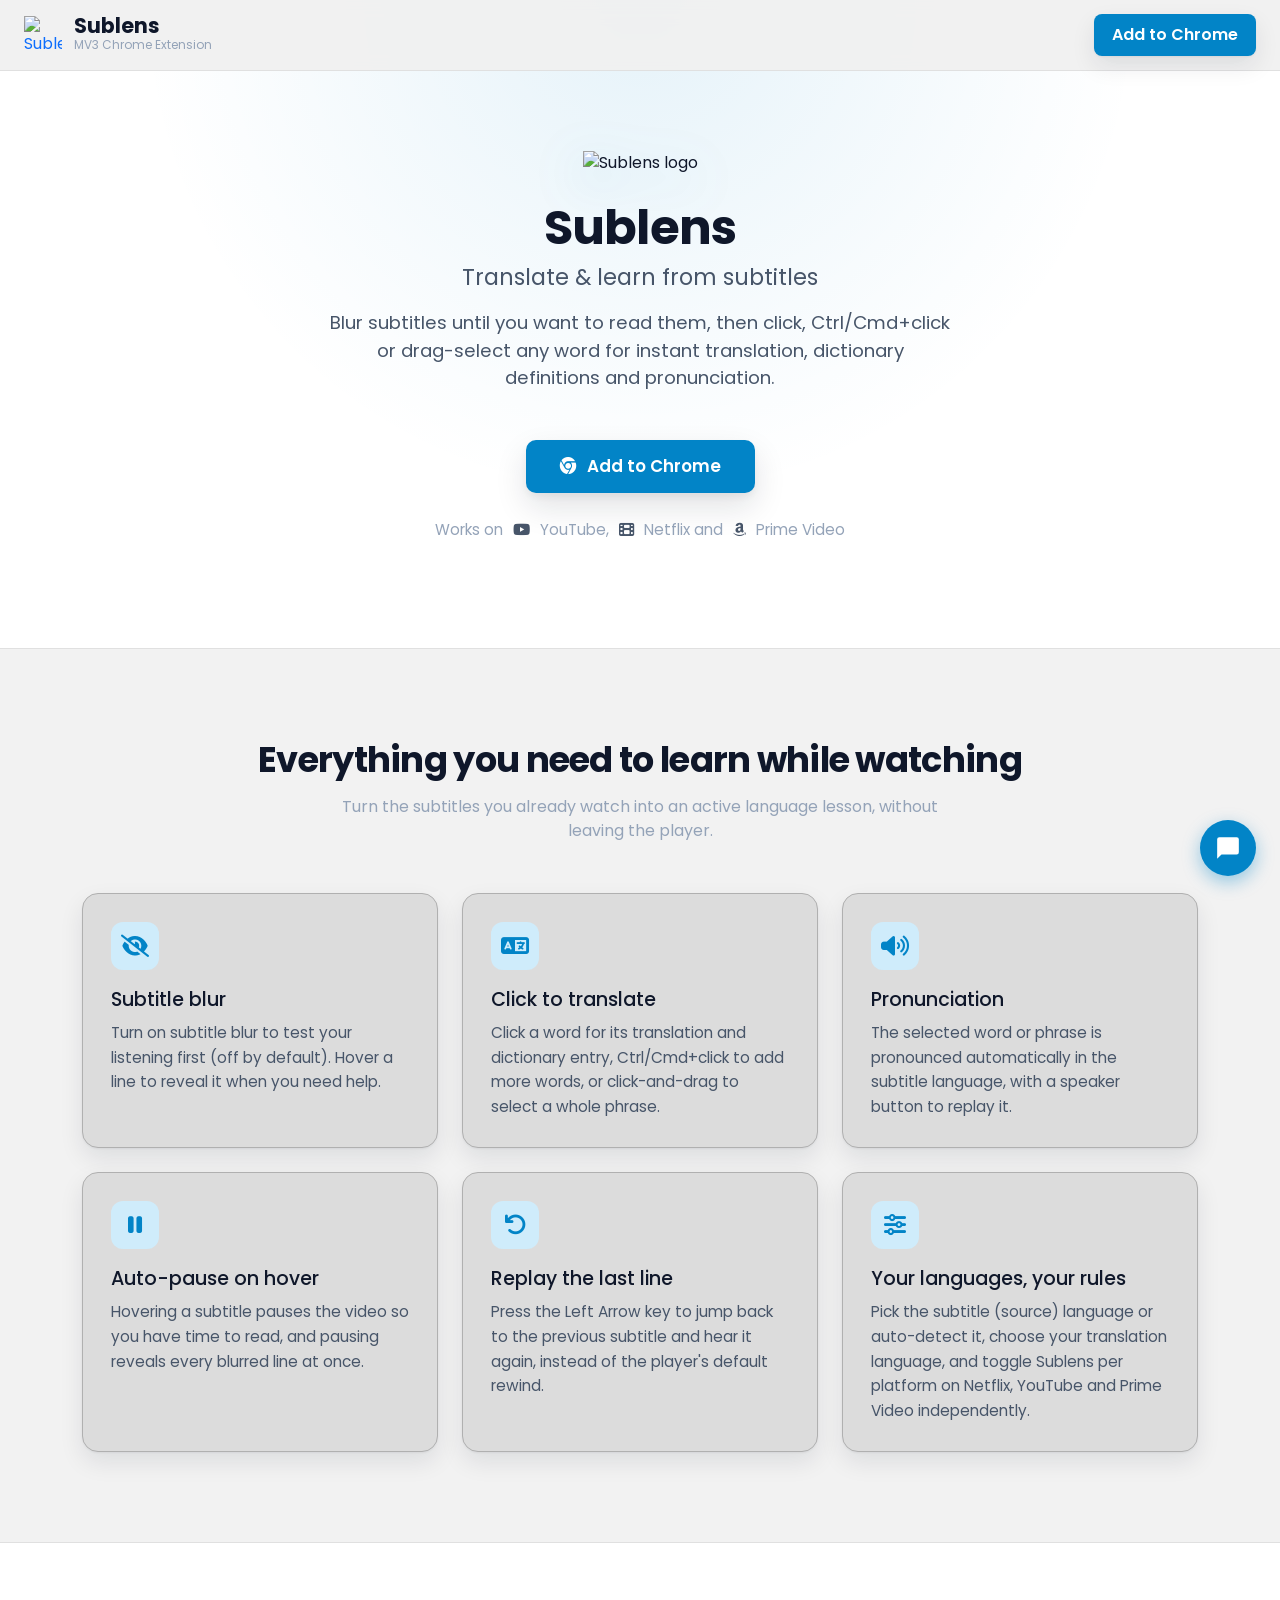
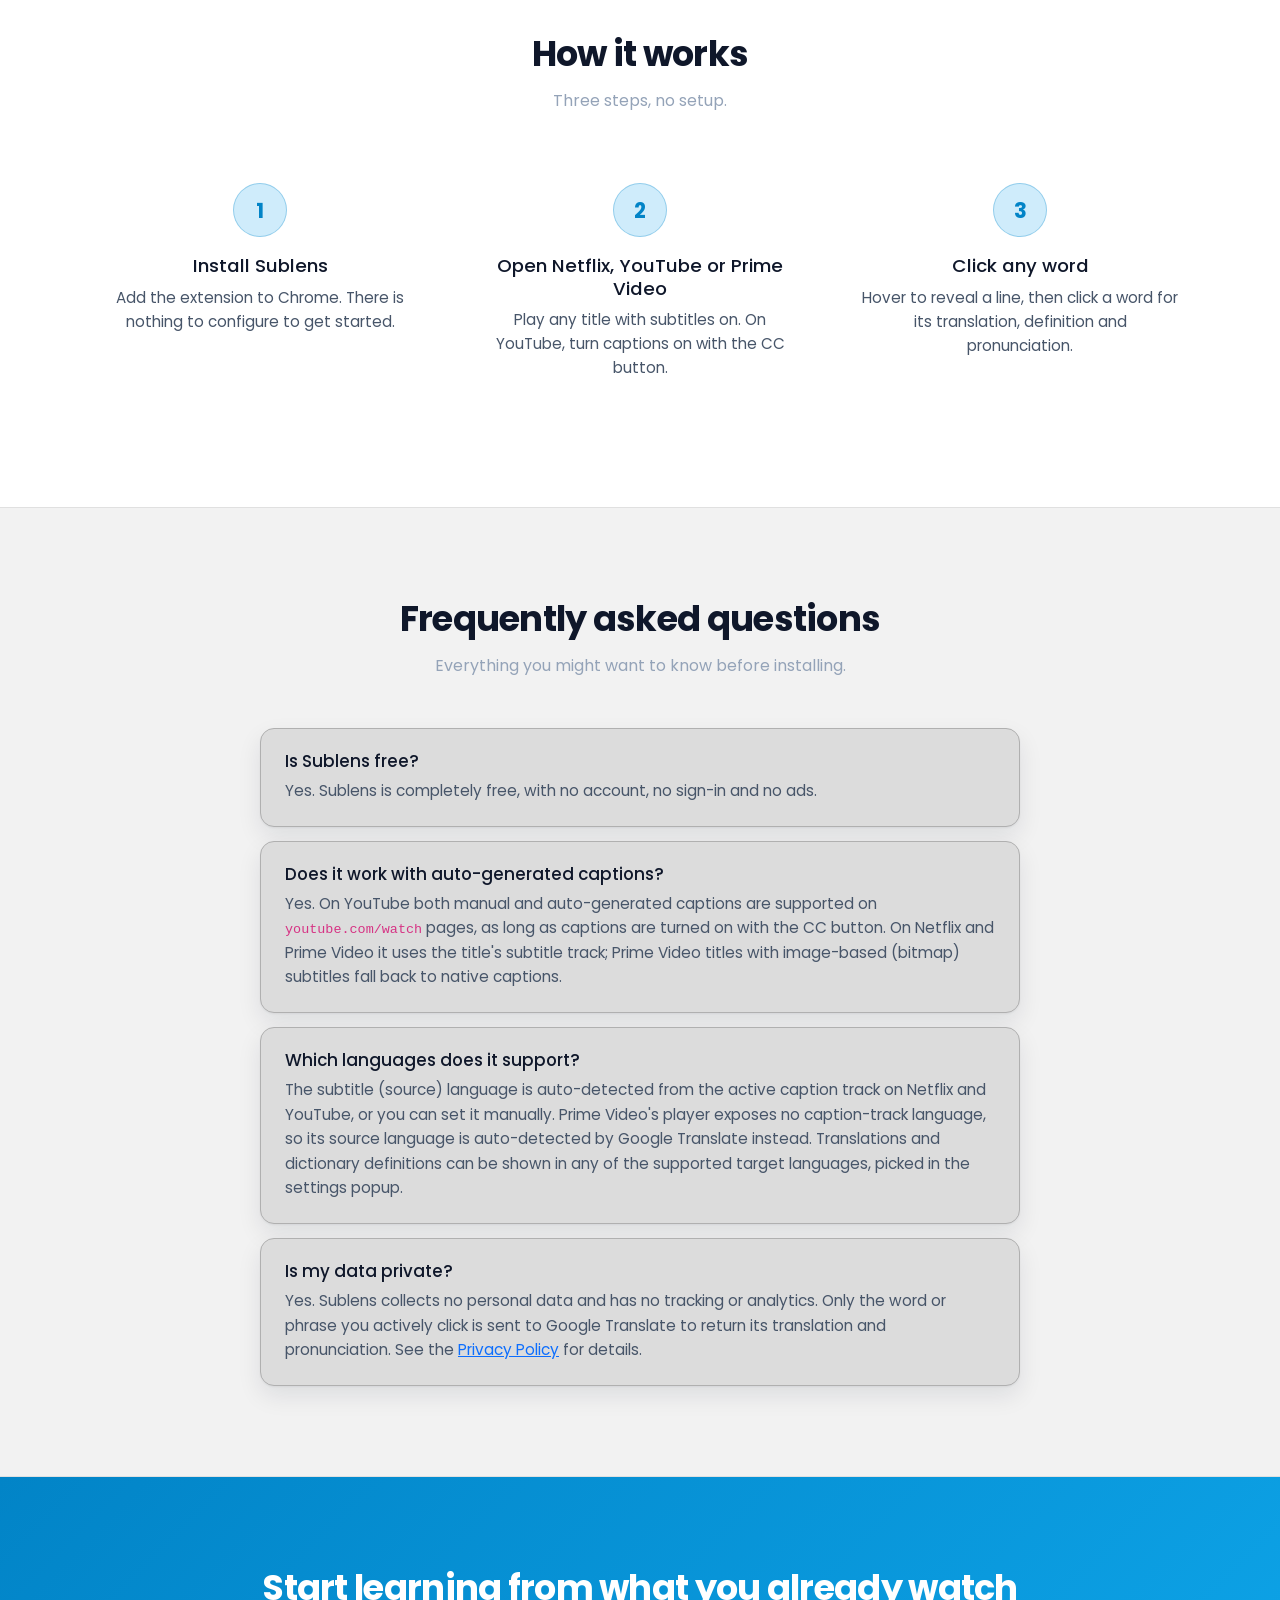
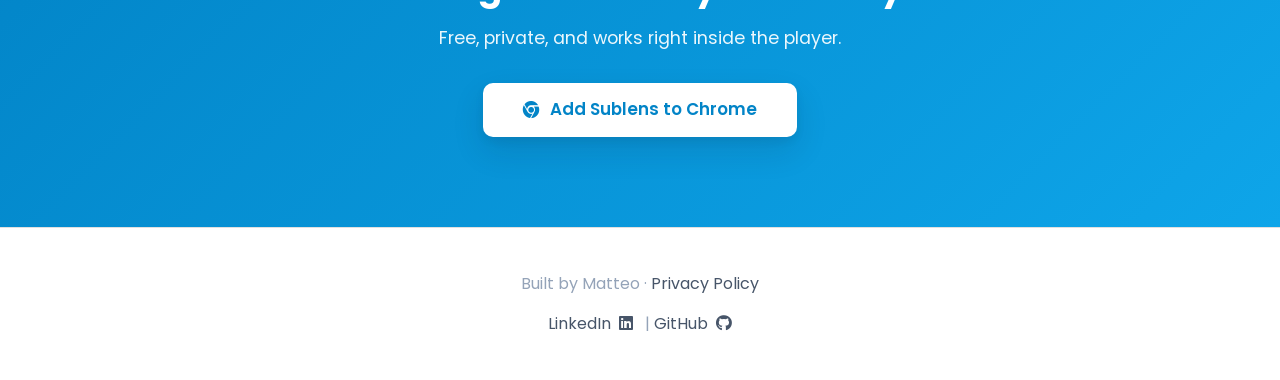
==== commit 6d3d6440: "fix: update subtitle blur behavior and improve overlay handling for YouTube videos" ====
--- a/docs/index.html
+++ b/docs/index.html
@@ -622,8 +622,8 @@
               <div class="feature-icon"><i class="fas fa-eye-slash"></i></div>
               <h3>Subtitle blur</h3>
               <p>
-                Subtitles stay blurred by default so you can test your listening
-                first. Hover a line to reveal it when you need help.
+                Turn on subtitle blur to test your listening first (off by
+                default). Hover a line to reveal it when you need help.
               </p>
             </div>
           </div>
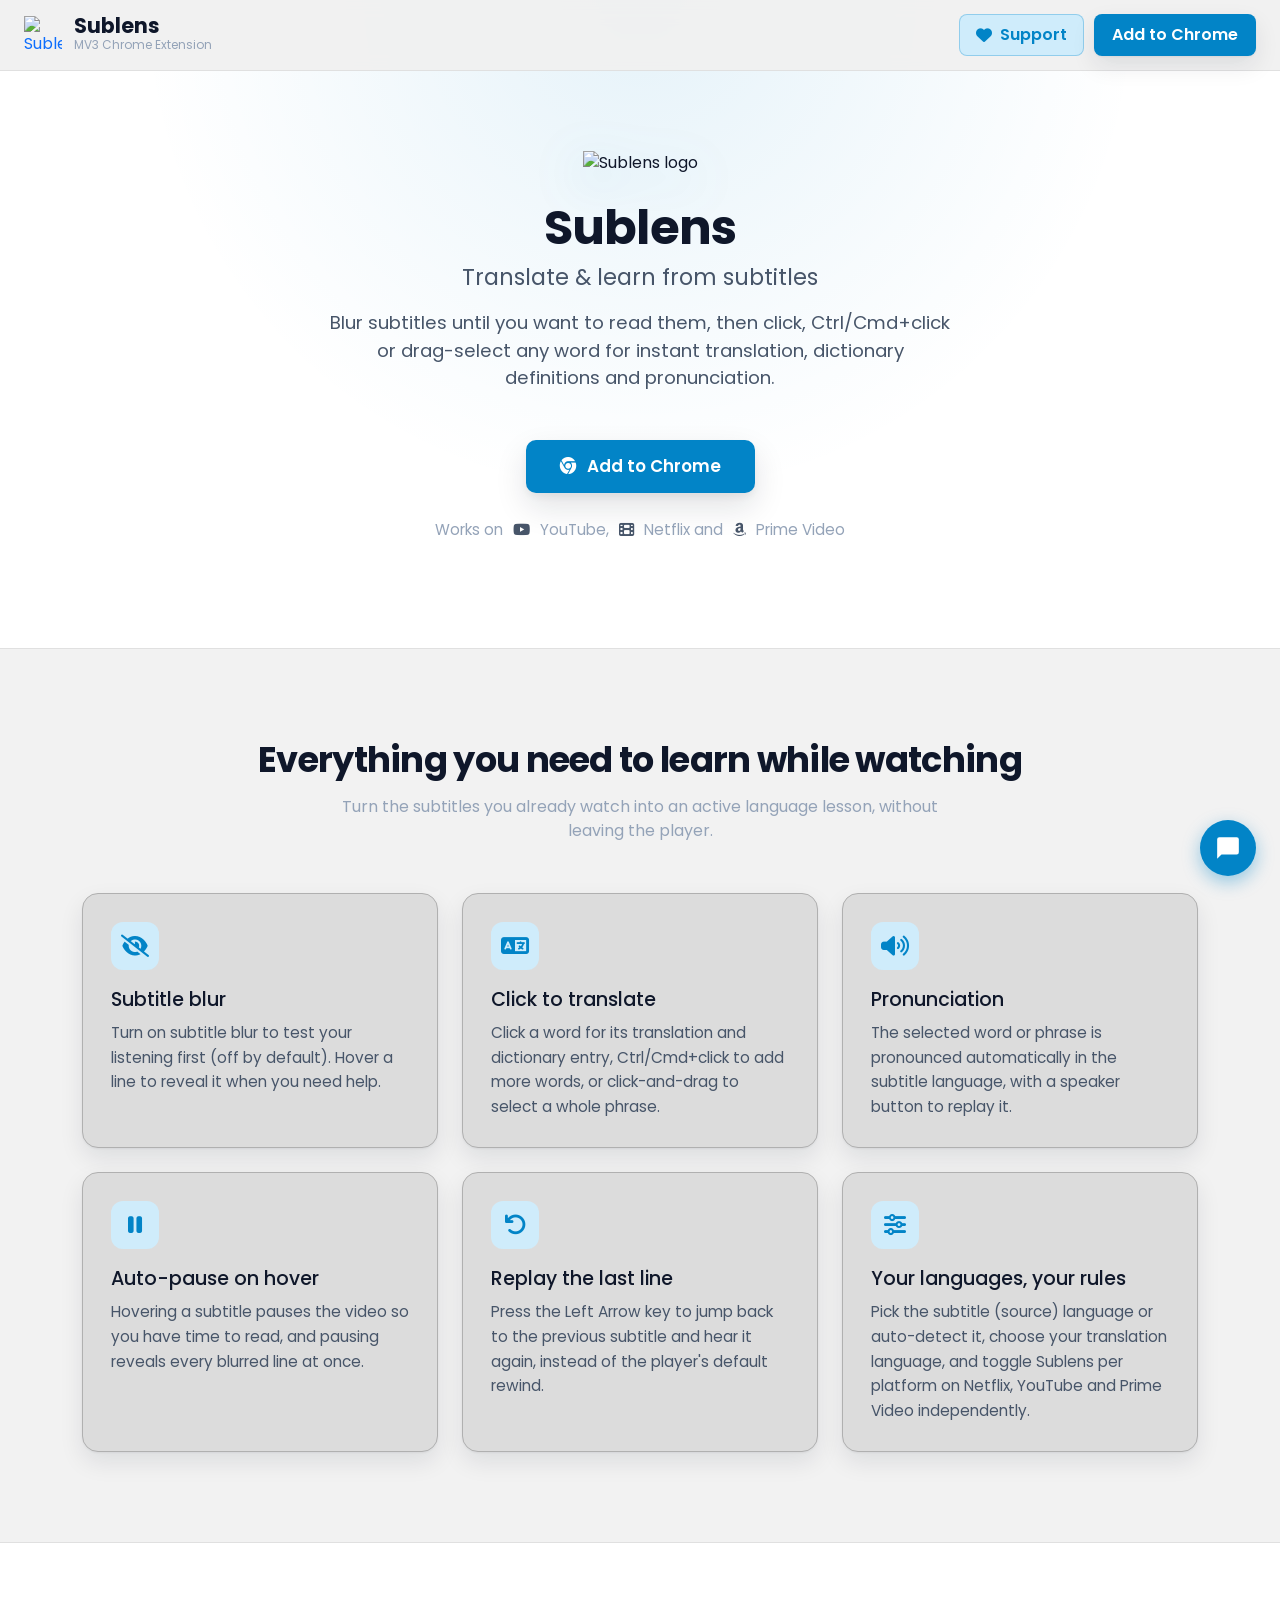
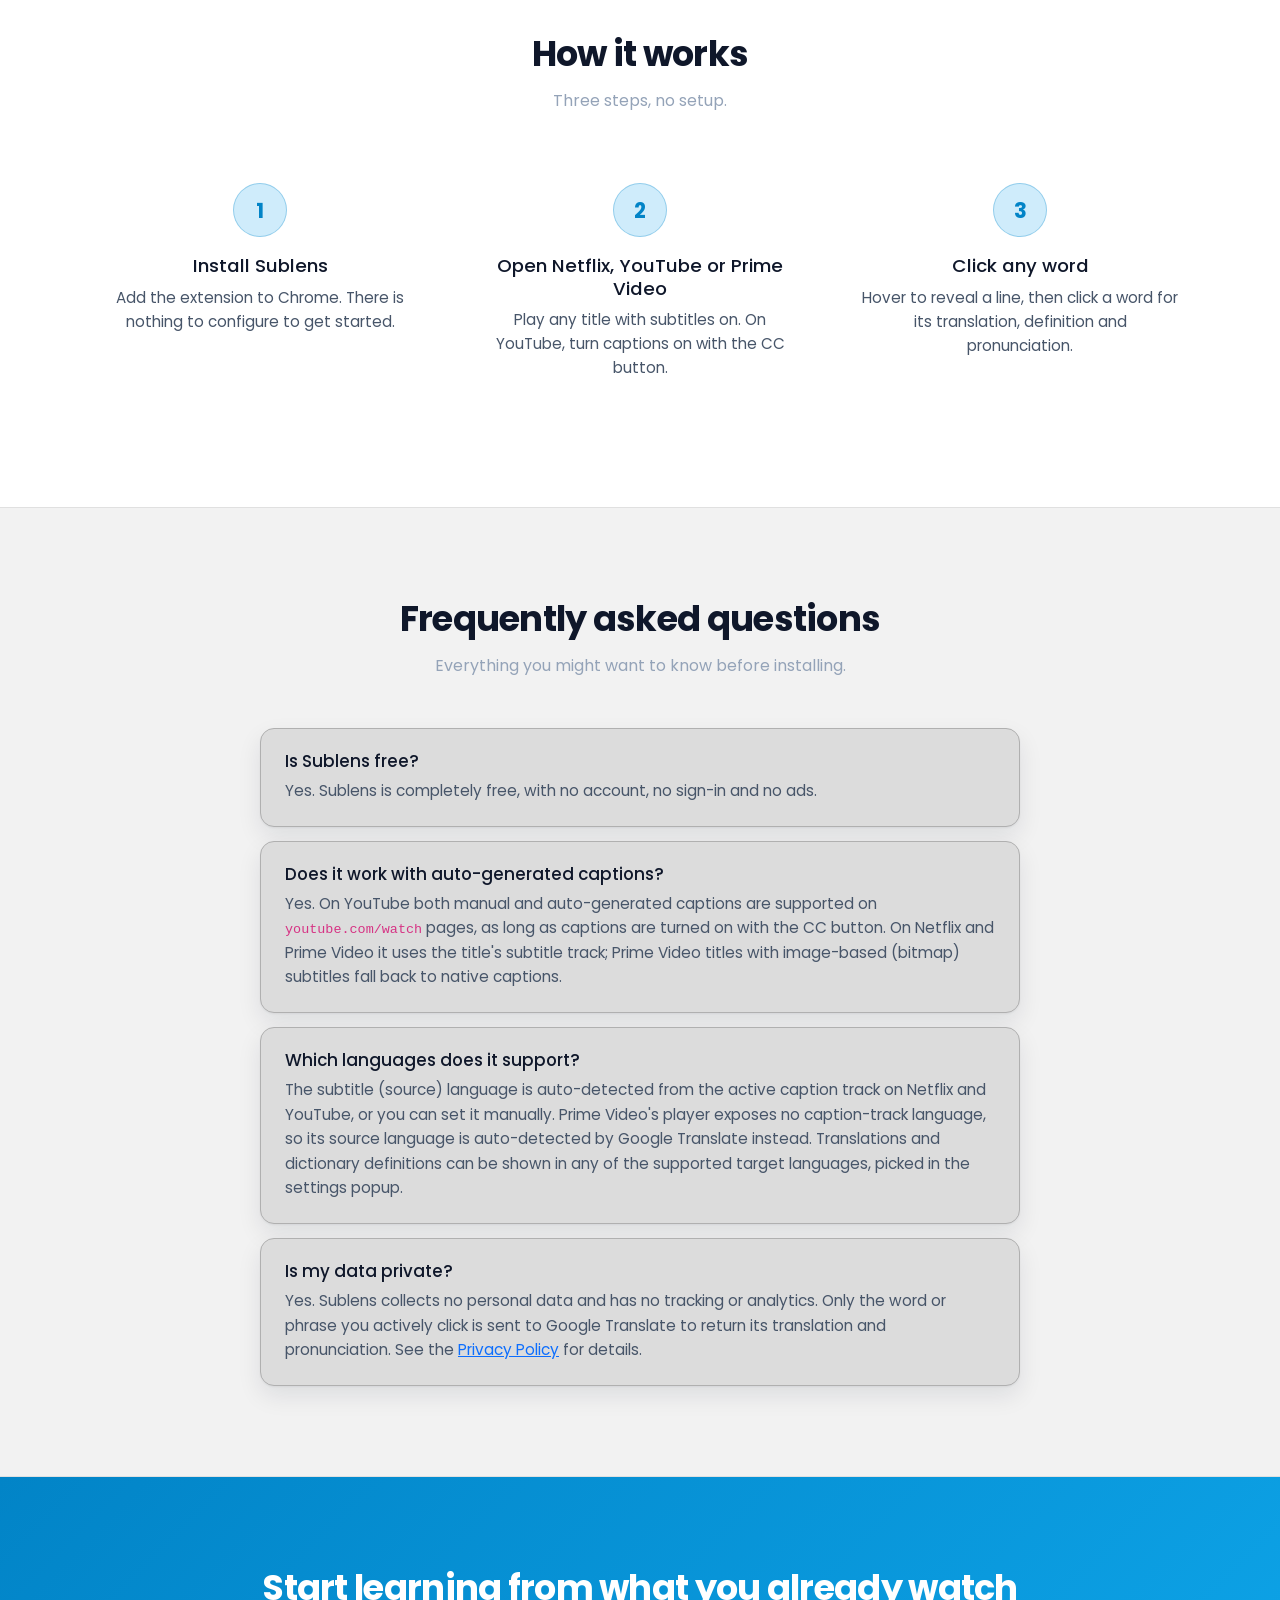
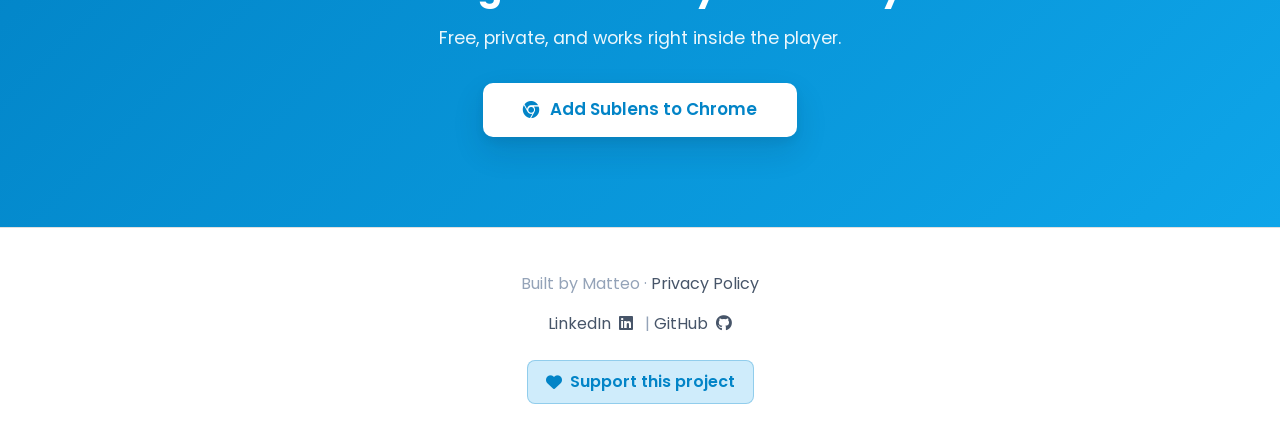
==== commit 2c1ce3cd: "feat: add support dialog to popup and website - Introduced a **Support** button in the popup header " ====
--- a/docs/index.html
+++ b/docs/index.html
@@ -218,6 +218,43 @@
         color: #fff;
       }
 
+      .nav-actions {
+        display: flex;
+        align-items: center;
+        gap: 10px;
+      }
+
+      .support-nav {
+        display: inline-flex;
+        align-items: center;
+        gap: 8px;
+        padding: 8px 16px;
+        background: var(--accent-soft);
+        color: var(--accent);
+        border: 1px solid rgba(2, 132, 199, 0.3);
+        border-radius: 8px;
+        font-family: inherit;
+        font-size: 1rem;
+        font-weight: 600;
+        line-height: 1.5;
+        cursor: pointer;
+        transition: transform 0.2s ease, box-shadow 0.2s ease,
+          background 0.2s ease, border-color 0.2s ease, color 0.2s ease;
+      }
+
+      .support-nav:hover {
+        transform: translateY(-1px);
+        background: #bae3f8;
+        border-color: rgba(2, 132, 199, 0.55);
+        color: var(--accent-hover);
+        box-shadow: var(--shadow-md);
+      }
+
+      .support-nav:focus-visible {
+        outline: 2px solid var(--accent);
+        outline-offset: 2px;
+      }
+
       .hero {
         text-align: center;
         padding: 150px 20px 90px;
@@ -521,6 +558,12 @@
         margin-top: 12px;
       }
 
+      .footer-support {
+        margin-top: 24px;
+        display: flex;
+        justify-content: center;
+      }
+
       @keyframes fadeInDown {
         from {
           opacity: 0;
@@ -566,16 +609,28 @@
           <span class="brand-sub">MV3 Chrome Extension</span>
         </span>
       </a>
-      <a
-        data-store-link
-        href="#"
-        target="_blank"
-        rel="noopener noreferrer"
-        class="cta-compact"
-      >
-        <span class="d-none d-sm-inline">Add to Chrome</span>
-        <i class="fas fa-download d-sm-none"></i>
-      </a>
+      <div class="nav-actions">
+        <button
+          type="button"
+          class="support-nav"
+          data-support-open
+          aria-haspopup="dialog"
+          aria-label="Support Sublens"
+        >
+          <i class="fas fa-heart"></i>
+          <span class="d-none d-sm-inline">Support</span>
+        </button>
+        <a
+          data-store-link
+          href="#"
+          target="_blank"
+          rel="noopener noreferrer"
+          class="cta-compact"
+        >
+          <span class="d-none d-sm-inline">Add to Chrome</span>
+          <i class="fas fa-download d-sm-none"></i>
+        </a>
+      </div>
     </nav>
 
     <section class="hero">
@@ -799,9 +854,21 @@
           >GitHub <i class="fa-brands fa-github ms-1"></i></a
         >
       </div>
+      <div class="footer-support">
+        <button
+          type="button"
+          class="sl-support-trigger"
+          data-support-open
+          aria-haspopup="dialog"
+        >
+          <i class="fas fa-heart"></i>
+          Support this project
+        </button>
+      </div>
     </footer>
 
     <script src="assets/js/store-link.js"></script>
+    <script src="assets/js/support-modal.js" defer></script>
     <script src="assets/js/feedback-widget.js" defer></script>
   </body>
 </html>
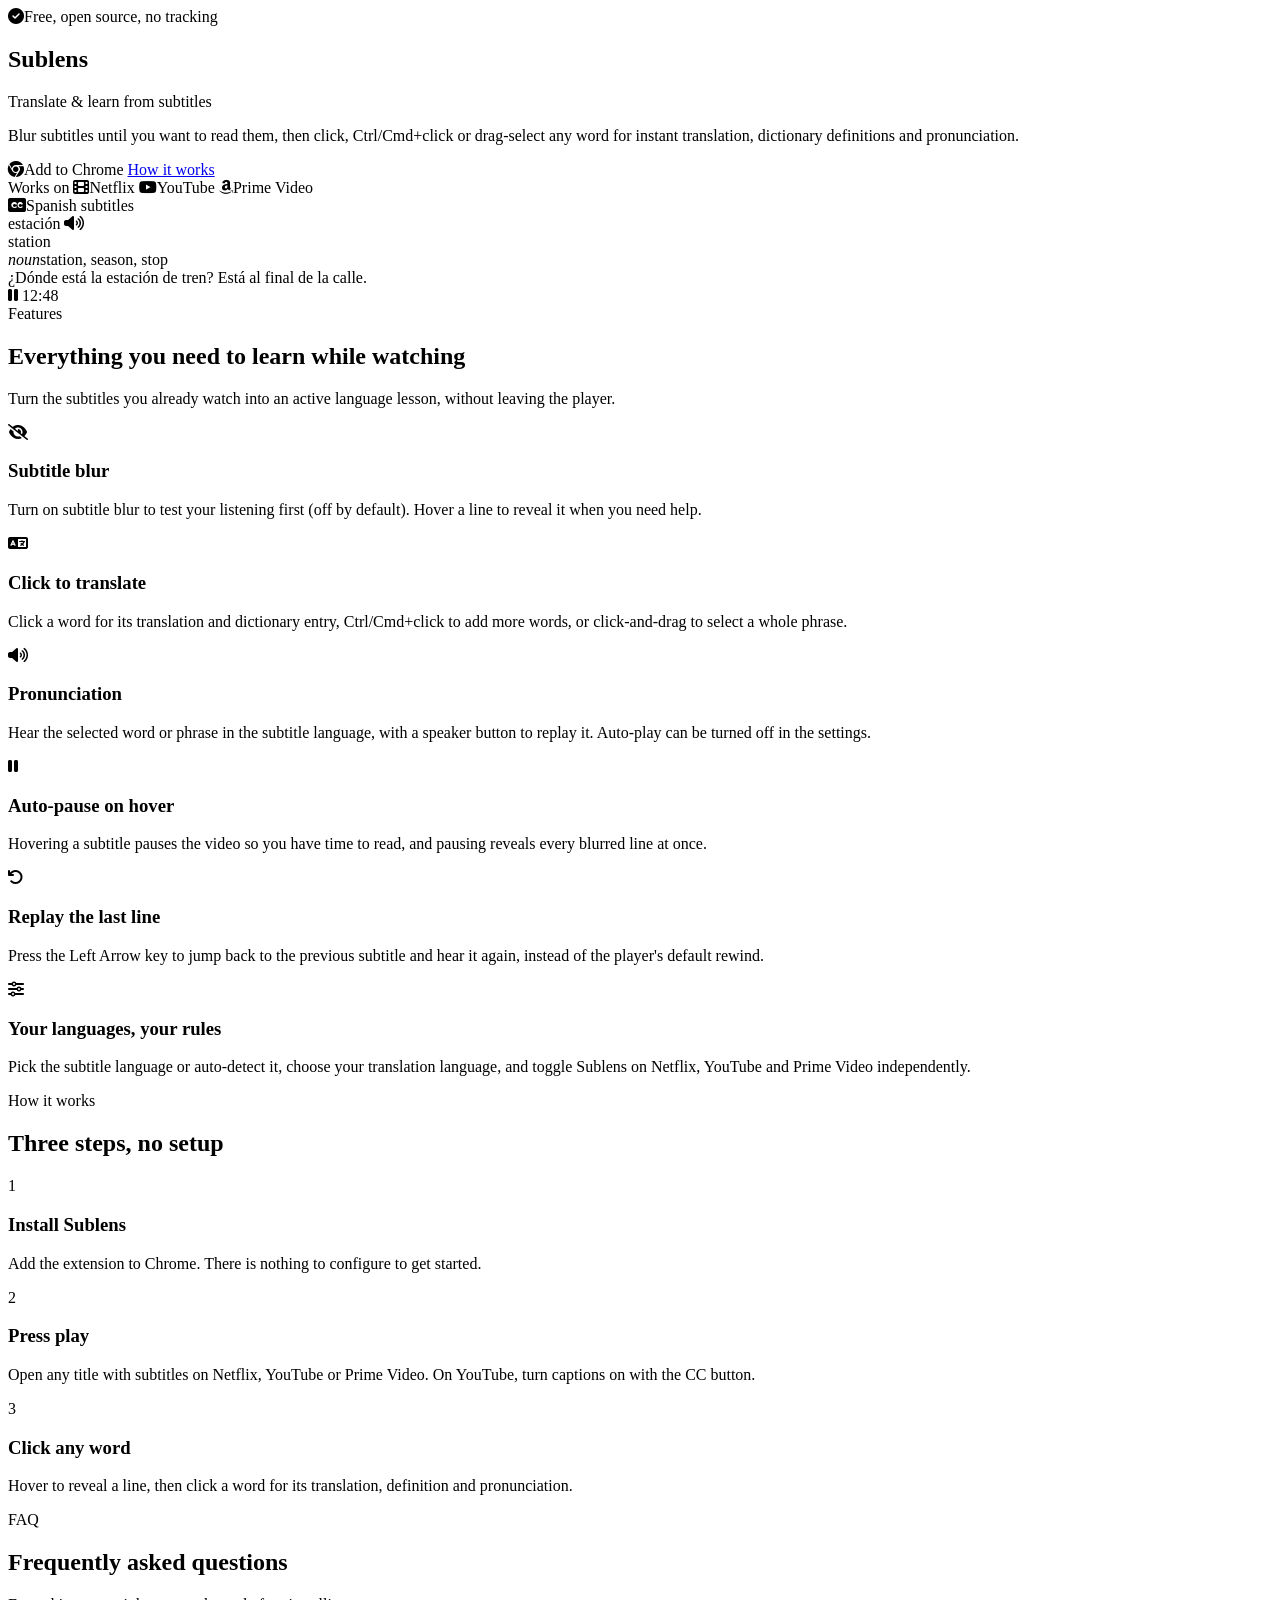
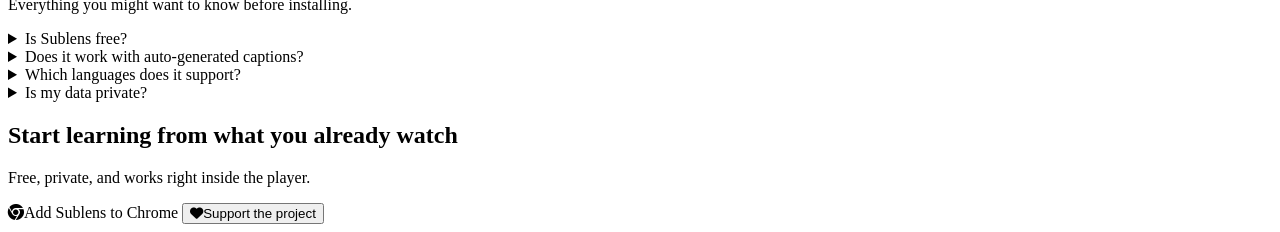
==== commit 8ab320f3: "rework: site style" ====
--- a/docs/index.html
+++ b/docs/index.html
@@ -3,10 +3,7 @@
   <head>
     <meta charset="UTF-8" />
     <meta name="viewport" content="width=device-width, initial-scale=1.0" />
-    <title>
-      Sublens - Translate & Learn from Subtitles | Chrome Extension for
-      Netflix, YouTube & Prime Video
-    </title>
+    <title>Sublens - Translate & Learn from Subtitles | Chrome Extension for Netflix, YouTube & Prime Video</title>
     <meta
       name="description"
       content="Sublens blurs subtitles until you want to read them, then turns any word into an instant translation, dictionary lookup and pronunciation. Learn languages on Netflix, YouTube and Prime Video."
@@ -16,10 +13,9 @@
       content="subtitles translation, learn languages Netflix, YouTube subtitles translate, Prime Video subtitles translate, language learning extension, subtitle blur, click to translate, Chrome extension, dictionary, pronunciation"
     />
     <meta name="author" content="Matteo Lucerni" />
-
     <meta name="robots" content="index, follow" />
     <meta name="googlebot" content="index, follow" />
-
+    <meta name="theme-color" content="#1a1b1e" />
     <link rel="canonical" href="https://getsublens.com/" />
 
     <meta property="og:title" content="Sublens - Translate & Learn from Subtitles" />
@@ -29,10 +25,7 @@
     />
     <meta property="og:type" content="website" />
     <meta property="og:url" content="https://getsublens.com/" />
-    <meta
-      property="og:image"
-      content="https://getsublens.com/assets/icons/sublens-logo.png"
-    />
+    <meta property="og:image" content="https://getsublens.com/assets/icons/sublens-logo.png" />
     <meta property="og:site_name" content="Sublens" />
 
     <meta name="twitter:card" content="summary_large_image" />
@@ -41,30 +34,14 @@
       name="twitter:description"
       content="Blur subtitles until you want to read them, then click any word for instant translation, dictionary and pronunciation on Netflix, YouTube and Prime Video."
     />
-    <meta
-      name="twitter:image"
-      content="https://getsublens.com/assets/icons/sublens-logo.png"
-    />
-
-    <link
-      href="https://fonts.googleapis.com/css2?family=Poppins:wght@400;500;600;700&display=swap"
-      rel="stylesheet"
-    />
-    <link
-      rel="stylesheet"
-      href="https://cdnjs.cloudflare.com/ajax/libs/bootstrap/5.3.7/css/bootstrap.min.css"
-      crossorigin="anonymous"
-    />
-    <link
-      rel="stylesheet"
-      href="https://cdnjs.cloudflare.com/ajax/libs/font-awesome/6.7.2/css/all.min.css"
-      crossorigin="anonymous"
-    />
-    <link
-      rel="icon"
-      href="assets/icons/sublens-logo.png"
-      type="image/png"
-    />
+    <meta name="twitter:image" content="https://getsublens.com/assets/icons/sublens-logo.png" />
+
+    <link rel="icon" href="/assets/icons/sublens-logo.png" type="image/png" />
+    <link rel="preconnect" href="https://fonts.googleapis.com" />
+    <link rel="preconnect" href="https://fonts.gstatic.com" crossorigin />
+    <link href="https://fonts.googleapis.com/css2?family=Poppins:wght@400;500;600;700&display=swap" rel="stylesheet" />
+    <link rel="stylesheet" href="https://cdnjs.cloudflare.com/ajax/libs/font-awesome/6.7.2/css/all.min.css" crossorigin="anonymous" />
+    <link rel="stylesheet" href="/assets/css/site.css" />
 
     <script type="application/ld+json">
       {
@@ -84,7 +61,8 @@
           "name": "Matteo Lucerni",
           "url": "https://www.linkedin.com/in/matteo-lucerni-0725a526b/"
         },
-        "url": "https://getsublens.com/"
+        "url": "https://getsublens.com/",
+        "downloadUrl": "https://chromewebstore.google.com/detail/hkocpinnlehjpbobobnpocanjaaaiijh"
       }
     </script>
 
@@ -98,7 +76,7 @@
             "name": "Is Sublens free?",
             "acceptedAnswer": {
               "@type": "Answer",
-              "text": "Yes. Sublens is completely free, with no account, no sign-in and no ads."
+              "text": "Yes. Sublens is completely free and open source, with no account, no sign-in and no ads."
             }
           },
           {
@@ -128,639 +106,151 @@
         ]
       }
     </script>
-
-    <style>
-      :root {
-        --bg: #ffffff;
-        --bg-alt: #f2f2f2;
-        --bg-card: #dcdcdc;
-        --text: #0f172a;
-        --text-secondary: #475569;
-        --text-tertiary: #94a3b8;
-        --border: #e0e0e0;
-        --card-border: #b0b0b0;
-        --accent: #0284c7;
-        --accent-hover: #0369a1;
-        --accent-soft: #cfecfb;
-        --shadow-sm: 0 1px 2px rgba(15, 23, 42, 0.05),
-          0 10px 24px rgba(15, 23, 42, 0.09);
-        --shadow-md: 0 14px 32px rgba(15, 23, 42, 0.12),
-          0 4px 10px rgba(15, 23, 42, 0.06);
-        --shadow-lg: 0 22px 48px rgba(15, 23, 42, 0.16);
-      }
-
-      body {
-        margin: 0;
-        font-family: "Poppins", -apple-system, BlinkMacSystemFont, "Segoe UI",
-          Roboto, sans-serif;
-        overflow-x: hidden;
-        background-color: var(--bg);
-        color: var(--text);
-      }
-
-      .navbar {
-        position: fixed;
-        width: 100%;
-        display: flex;
-        justify-content: space-between;
-        align-items: center;
-        padding: 14px 24px;
-        background: rgba(240, 240, 240, 0.92);
-        z-index: 100;
-        backdrop-filter: blur(10px);
-        border-bottom: 1px solid var(--border);
-      }
-
-      .brand-mark {
-        display: flex;
-        align-items: center;
-        gap: 12px;
-        text-decoration: none;
-      }
-
-      .brand-mark img {
-        width: 38px;
-        height: 38px;
-      }
-
-      .brand-mark .brand-name {
-        color: var(--text);
-        font-weight: 700;
-        font-size: 1.3rem;
-        line-height: 1;
-      }
-
-      .brand-mark .brand-sub {
-        color: var(--text-tertiary);
-        font-size: 0.75rem;
-      }
-
-      .cta-compact {
-        background: var(--accent);
-        color: #fff;
-        padding: 9px 18px;
-        border: none;
-        border-radius: 8px;
-        text-decoration: none;
-        font-weight: 600;
-        box-shadow: var(--shadow-sm);
-        transition: transform 0.2s ease, box-shadow 0.2s ease,
-          background 0.2s ease;
-        display: inline-flex;
-        align-items: center;
-        gap: 8px;
-      }
-
-      .cta-compact:hover {
-        transform: translateY(-1px);
-        background: var(--accent-hover);
-        box-shadow: var(--shadow-md);
-        color: #fff;
-      }
-
-      .nav-actions {
-        display: flex;
-        align-items: center;
-        gap: 10px;
-      }
-
-      .support-nav {
-        display: inline-flex;
-        align-items: center;
-        gap: 8px;
-        padding: 8px 16px;
-        background: var(--accent-soft);
-        color: var(--accent);
-        border: 1px solid rgba(2, 132, 199, 0.3);
-        border-radius: 8px;
-        font-family: inherit;
-        font-size: 1rem;
-        font-weight: 600;
-        line-height: 1.5;
-        cursor: pointer;
-        transition: transform 0.2s ease, box-shadow 0.2s ease,
-          background 0.2s ease, border-color 0.2s ease, color 0.2s ease;
-      }
-
-      .support-nav:hover {
-        transform: translateY(-1px);
-        background: #bae3f8;
-        border-color: rgba(2, 132, 199, 0.55);
-        color: var(--accent-hover);
-        box-shadow: var(--shadow-md);
-      }
-
-      .support-nav:focus-visible {
-        outline: 2px solid var(--accent);
-        outline-offset: 2px;
-      }
-
-      .hero {
-        text-align: center;
-        padding: 150px 20px 90px;
-        background:
-          radial-gradient(
-            circle at 50% 0%,
-            rgba(2, 132, 199, 0.1),
-            transparent 55%
-          ),
-          var(--bg);
-      }
-
-      .hero-logo {
-        width: 96px;
-        height: 96px;
-        filter: drop-shadow(0 14px 24px rgba(2, 132, 199, 0.25));
-        animation: fadeInDown 0.9s forwards;
-        opacity: 0;
-      }
-
-      .hero h1 {
-        font-size: 3rem;
-        font-weight: 700;
-        letter-spacing: -0.02em;
-        margin-top: 24px;
-        opacity: 0;
-        animation: fadeInDown 1s 0.15s forwards;
-      }
-
-      .hero h2 {
-        font-weight: 400;
-        font-size: 1.4rem;
-        color: var(--text-secondary);
-        opacity: 0;
-        animation: fadeInDown 1s 0.3s forwards;
-      }
-
-      .hero p.lead-text {
-        font-size: 1.15rem;
-        margin-top: 18px;
-        max-width: 620px;
-        margin-left: auto;
-        margin-right: auto;
-        color: var(--text-secondary);
-        opacity: 0;
-        animation: fadeInUp 1s 0.5s forwards;
-      }
-
-      .hero .btn-primary-cta {
-        margin-top: 32px;
-        padding: 14px 34px;
-        background: var(--accent);
-        color: #fff;
-        border: none;
-        border-radius: 10px;
-        font-size: 1.05rem;
-        font-weight: 600;
-        cursor: pointer;
-        opacity: 0;
-        animation: fadeInUp 1s 0.8s forwards;
-        box-shadow: var(--shadow-md);
-        transition: transform 0.25s ease, box-shadow 0.25s ease,
-          background 0.25s ease;
-        text-decoration: none;
-        display: inline-flex;
-        align-items: center;
-        gap: 10px;
-      }
-
-      .hero .btn-primary-cta:hover {
-        background: var(--accent-hover);
-        transform: translateY(-2px);
-        box-shadow: var(--shadow-lg);
-      }
-
-      .hero .platforms {
-        margin-top: 26px;
-        color: var(--text-tertiary);
-        font-size: 0.95rem;
-        opacity: 0;
-        animation: fadeInUp 1s 1s forwards;
-      }
-
-      .hero .platforms i {
-        margin: 0 6px;
-        color: var(--text-secondary);
-      }
-
-      .section-title {
-        font-size: 2.2rem;
-        font-weight: 700;
-        letter-spacing: -0.02em;
-        text-align: center;
-        margin-bottom: 14px;
-      }
-
-      .section-subtitle {
-        text-align: center;
-        color: var(--text-tertiary);
-        margin-bottom: 50px;
-        max-width: 640px;
-        margin-left: auto;
-        margin-right: auto;
-      }
-
-      .features {
-        padding: 90px 20px;
-        background: var(--bg-alt);
-        border-top: 1px solid var(--border);
-      }
-
-      .feature {
-        background: var(--bg-card);
-        padding: 28px;
-        border-radius: 16px;
-        border: 1px solid var(--card-border);
-        height: 100%;
-        box-shadow: var(--shadow-sm);
-        transition: transform 0.25s ease, border-color 0.25s ease,
-          box-shadow 0.25s ease;
-      }
-
-      .feature:hover {
-        transform: translateY(-5px);
-        border-color: rgba(2, 132, 199, 0.4);
-        box-shadow: var(--shadow-md);
-      }
-
-      .feature-icon {
-        width: 48px;
-        height: 48px;
-        border-radius: 12px;
-        background: var(--accent-soft);
-        color: var(--accent);
-        display: flex;
-        align-items: center;
-        justify-content: center;
-        font-size: 1.4rem;
-        margin-bottom: 18px;
-      }
-
-      .feature h3 {
-        font-size: 1.2rem;
-        margin-bottom: 10px;
-        color: var(--text);
-      }
-
-      .feature p {
-        color: var(--text-secondary);
-        line-height: 1.6;
-        font-size: 0.96rem;
-        margin: 0;
-      }
-
-      .how {
-        padding: 90px 20px;
-        background: var(--bg);
-        border-top: 1px solid var(--border);
-      }
-
-      .step {
-        text-align: center;
-        padding: 20px;
-      }
-
-      .step-number {
-        width: 54px;
-        height: 54px;
-        border-radius: 50%;
-        background: var(--accent-soft);
-        border: 1px solid rgba(2, 132, 199, 0.3);
-        color: var(--accent);
-        font-weight: 700;
-        font-size: 1.3rem;
-        display: flex;
-        align-items: center;
-        justify-content: center;
-        margin: 0 auto 18px;
-      }
-
-      .step h3 {
-        font-size: 1.15rem;
-        margin-bottom: 8px;
-        color: var(--text);
-      }
-
-      .step p {
-        color: var(--text-secondary);
-        font-size: 0.95rem;
-        line-height: 1.6;
-      }
-
-      .faq {
-        padding: 90px 20px;
-        background: var(--bg-alt);
-        border-top: 1px solid var(--border);
-      }
-
-      .faq .faq-list {
-        max-width: 760px;
-        margin: 0 auto;
-      }
-
-      .faq-item {
-        background: var(--bg-card);
-        border: 1px solid var(--card-border);
-        border-radius: 14px;
-        padding: 22px 24px;
-        margin-bottom: 14px;
-        box-shadow: var(--shadow-sm);
-        transition: transform 0.2s ease, border-color 0.2s ease,
-          box-shadow 0.2s ease;
-      }
-
-      .faq-item:hover {
-        transform: translateY(-2px);
-        border-color: rgba(2, 132, 199, 0.35);
-        box-shadow: var(--shadow-md);
-      }
-
-      .faq-item:last-child {
-        margin-bottom: 0;
-      }
-
-      .faq-item h3 {
-        font-size: 1.05rem;
-        margin: 0 0 8px;
-        color: var(--text);
-      }
-
-      .faq-item p {
-        color: var(--text-secondary);
-        line-height: 1.6;
-        font-size: 0.96rem;
-        margin: 0;
-      }
-
-      .cta-section {
-        padding: 90px 20px;
-        background: linear-gradient(135deg, var(--accent), #0ea5e9);
-        color: #fff;
-        text-align: center;
-        border-top: 1px solid var(--border);
-      }
-
-      .cta-section h2 {
-        font-size: 2.2rem;
-        font-weight: 700;
-        letter-spacing: -0.02em;
-        margin-bottom: 16px;
-        color: #fff;
-      }
-
-      .cta-section p {
-        font-size: 1.1rem;
-        margin-bottom: 32px;
-        opacity: 0.92;
-      }
-
-      .cta-section .btn {
-        background: #fff;
-        color: var(--accent);
-        padding: 14px 40px;
-        border: none;
-        border-radius: 10px;
-        font-size: 1.05rem;
-        font-weight: 600;
-        text-decoration: none;
-        display: inline-flex;
-        align-items: center;
-        gap: 10px;
-        box-shadow: var(--shadow-md);
-        transition: transform 0.25s ease, box-shadow 0.25s ease,
-          color 0.25s ease;
-      }
-
-      .cta-section .btn:hover {
-        transform: translateY(-2px);
-        box-shadow: var(--shadow-lg);
-        color: var(--accent-hover);
-      }
-
-      .footer {
-        padding: 44px 20px;
-        text-align: center;
-        background: var(--bg);
-        color: var(--text-tertiary);
-        border-top: 1px solid var(--border);
-      }
-
-      .footer a {
-        color: var(--text-secondary);
-        text-decoration: none;
-      }
-
-      .footer a:hover {
-        color: var(--accent);
-      }
-
-      .footer .footer-links {
-        margin-top: 12px;
-      }
-
-      .footer-support {
-        margin-top: 24px;
-        display: flex;
-        justify-content: center;
-      }
-
-      @keyframes fadeInDown {
-        from {
-          opacity: 0;
-          transform: translateY(-40px);
-        }
-        to {
-          opacity: 1;
-          transform: translateY(0);
-        }
-      }
-
-      @keyframes fadeInUp {
-        from {
-          opacity: 0;
-          transform: translateY(40px);
-        }
-        to {
-          opacity: 1;
-          transform: translateY(0);
-        }
-      }
-
-      @media (max-width: 768px) {
-        .hero h1 {
-          font-size: 2.2rem;
-        }
-        .hero h2 {
-          font-size: 1.2rem;
-        }
-        .section-title {
-          font-size: 1.9rem;
-        }
-      }
-    </style>
   </head>
 
   <body>
-    <nav class="navbar">
-      <a class="brand-mark" href="/" aria-label="Sublens Home">
-        <img src="assets/icons/sublens-logo.png" alt="Sublens logo" width="38" height="38" />
-        <span class="d-flex flex-column">
-          <span class="brand-name">Sublens</span>
-          <span class="brand-sub">MV3 Chrome Extension</span>
-        </span>
-      </a>
-      <div class="nav-actions">
-        <button
-          type="button"
-          class="support-nav"
-          data-support-open
-          aria-haspopup="dialog"
-          aria-label="Support Sublens"
-        >
-          <i class="fas fa-heart"></i>
-          <span class="d-none d-sm-inline">Support</span>
-        </button>
-        <a
-          data-store-link
-          href="#"
-          target="_blank"
-          rel="noopener noreferrer"
-          class="cta-compact"
-        >
-          <span class="d-none d-sm-inline">Add to Chrome</span>
-          <i class="fas fa-download d-sm-none"></i>
-        </a>
-      </div>
-    </nav>
-
-    <section class="hero">
-      <img
-        class="hero-logo"
-        src="assets/icons/sublens-logo.png"
-        alt="Sublens logo"
-        width="96"
-        height="96"
-      />
-      <h1 class="fw-bold">Sublens</h1>
-      <h2>Translate &amp; learn from subtitles</h2>
-      <p class="lead-text">
-        Blur subtitles until you want to read them, then click, Ctrl/Cmd+click or
-        drag-select any word for instant translation, dictionary definitions and
-        pronunciation.
-      </p>
-      <a
-        data-store-link
-        href="#"
-        target="_blank"
-        rel="noopener noreferrer"
-        class="btn-primary-cta"
-      >
-        <i class="fab fa-chrome"></i> Add to Chrome
-      </a>
-      <p class="platforms">
-        Works on <i class="fab fa-youtube"></i> YouTube,
-        <i class="fas fa-film"></i> Netflix and
-        <i class="fab fa-amazon"></i> Prime Video
-      </p>
-    </section>
-
-    <section class="features">
-      <div class="container">
-        <h2 class="section-title">Everything you need to learn while watching</h2>
-        <p class="section-subtitle">
-          Turn the subtitles you already watch into an active language lesson,
-          without leaving the player.
-        </p>
-        <div class="row g-4">
-          <div class="col-12 col-md-6 col-lg-4">
-            <div class="feature">
-              <div class="feature-icon"><i class="fas fa-eye-slash"></i></div>
+    <div data-site-nav></div>
+
+    <main>
+      <section class="hero">
+        <div class="container hero-grid">
+          <div>
+            <span class="hero-badge fade-in"><i class="fas fa-circle-check"></i>Free, open source, no tracking</span>
+            <h1 class="fade-in delay-1">Sub<span class="gradient-text">lens</span></h1>
+            <p class="hero-tagline fade-in delay-1">Translate &amp; learn from subtitles</p>
+            <p class="hero-lead fade-in delay-2">
+              Blur subtitles until you want to read them, then click,
+              Ctrl/Cmd+click or drag-select any word for instant translation,
+              dictionary definitions and pronunciation.
+            </p>
+            <div class="hero-actions fade-in delay-3">
+              <a class="btn btn-primary btn-lg" data-link="store" target="_blank" rel="noopener noreferrer">
+                <i class="fab fa-chrome"></i>Add to Chrome
+              </a>
+              <a class="btn btn-ghost btn-lg" href="#how-it-works">How it works</a>
+            </div>
+            <div class="hero-platforms fade-in delay-4">
+              Works on
+              <span><i class="fas fa-film"></i>Netflix</span>
+              <span><i class="fab fa-youtube"></i>YouTube</span>
+              <span><i class="fab fa-amazon"></i>Prime Video</span>
+            </div>
+          </div>
+
+          <div class="demo fade-in delay-2" aria-hidden="true">
+            <div class="demo-scene"></div>
+            <span class="demo-label"><i class="fas fa-closed-captioning"></i>Spanish subtitles</span>
+            <div class="demo-stack">
+              <div class="demo-popup">
+                <div class="demo-popup-head">
+                  <span>estación</span>
+                  <i class="fas fa-volume-high"></i>
+                </div>
+                <div class="demo-translation">station</div>
+                <div class="demo-entries">
+                  <div><em>noun</em>station, season, stop</div>
+                </div>
+              </div>
+              <div class="demo-subtitle">
+                <span>¿Dónde está la <span class="demo-selected">estación</span> de tren?</span>
+                <span class="demo-line-blurred">Está al final de la calle.</span>
+              </div>
+            </div>
+            <div class="demo-controls">
+              <i class="fas fa-pause"></i>
+              <span class="demo-progress"></span>
+              <span>12:48</span>
+            </div>
+          </div>
+        </div>
+      </section>
+
+      <section class="section section-alt" id="features">
+        <div class="container">
+          <div class="section-head">
+            <span class="eyebrow">Features</span>
+            <h2 class="section-title">Everything you need to learn while watching</h2>
+            <p class="section-subtitle">
+              Turn the subtitles you already watch into an active language
+              lesson, without leaving the player.
+            </p>
+          </div>
+          <div class="grid grid-3">
+            <article class="card">
+              <div class="card-icon"><i class="fas fa-eye-slash"></i></div>
               <h3>Subtitle blur</h3>
               <p>
                 Turn on subtitle blur to test your listening first (off by
                 default). Hover a line to reveal it when you need help.
               </p>
-            </div>
-          </div>
-          <div class="col-12 col-md-6 col-lg-4">
-            <div class="feature">
-              <div class="feature-icon"><i class="fas fa-language"></i></div>
+            </article>
+            <article class="card">
+              <div class="card-icon"><i class="fas fa-language"></i></div>
               <h3>Click to translate</h3>
               <p>
                 Click a word for its translation and dictionary entry,
                 Ctrl/Cmd+click to add more words, or click-and-drag to select a
                 whole phrase.
               </p>
-            </div>
-          </div>
-          <div class="col-12 col-md-6 col-lg-4">
-            <div class="feature">
-              <div class="feature-icon"><i class="fas fa-volume-high"></i></div>
+            </article>
+            <article class="card">
+              <div class="card-icon"><i class="fas fa-volume-high"></i></div>
               <h3>Pronunciation</h3>
               <p>
-                The selected word or phrase is pronounced automatically in the
-                subtitle language, with a speaker button to replay it.
-              </p>
-            </div>
-          </div>
-          <div class="col-12 col-md-6 col-lg-4">
-            <div class="feature">
-              <div class="feature-icon"><i class="fas fa-pause"></i></div>
+                Hear the selected word or phrase in the subtitle language, with
+                a speaker button to replay it. Auto-play can be turned off in
+                the settings.
+              </p>
+            </article>
+            <article class="card">
+              <div class="card-icon"><i class="fas fa-pause"></i></div>
               <h3>Auto-pause on hover</h3>
               <p>
                 Hovering a subtitle pauses the video so you have time to read,
                 and pausing reveals every blurred line at once.
               </p>
-            </div>
-          </div>
-          <div class="col-12 col-md-6 col-lg-4">
-            <div class="feature">
-              <div class="feature-icon"><i class="fas fa-arrow-rotate-left"></i></div>
+            </article>
+            <article class="card">
+              <div class="card-icon"><i class="fas fa-arrow-rotate-left"></i></div>
               <h3>Replay the last line</h3>
               <p>
                 Press the Left Arrow key to jump back to the previous subtitle
                 and hear it again, instead of the player's default rewind.
               </p>
-            </div>
-          </div>
-          <div class="col-12 col-md-6 col-lg-4">
-            <div class="feature">
-              <div class="feature-icon"><i class="fas fa-sliders"></i></div>
+            </article>
+            <article class="card">
+              <div class="card-icon"><i class="fas fa-sliders"></i></div>
               <h3>Your languages, your rules</h3>
               <p>
-                Pick the subtitle (source) language or auto-detect it, choose
-                your translation language, and toggle Sublens per platform on
-                Netflix, YouTube and Prime Video independently.
-              </p>
-            </div>
-          </div>
-        </div>
-      </div>
-    </section>
-
-    <section class="how">
-      <div class="container">
-        <h2 class="section-title">How it works</h2>
-        <p class="section-subtitle">Three steps, no setup.</p>
-        <div class="row g-4 justify-content-center">
-          <div class="col-12 col-md-4">
+                Pick the subtitle language or auto-detect it, choose your
+                translation language, and toggle Sublens on Netflix, YouTube
+                and Prime Video independently.
+              </p>
+            </article>
+          </div>
+        </div>
+      </section>
+
+      <section class="section" id="how-it-works">
+        <div class="container">
+          <div class="section-head">
+            <span class="eyebrow">How it works</span>
+            <h2 class="section-title">Three steps, no setup</h2>
+          </div>
+          <div class="grid grid-3">
             <div class="step">
               <div class="step-number">1</div>
               <h3>Install Sublens</h3>
               <p>Add the extension to Chrome. There is nothing to configure to get started.</p>
             </div>
-          </div>
-          <div class="col-12 col-md-4">
             <div class="step">
               <div class="step-number">2</div>
-              <h3>Open Netflix, YouTube or Prime Video</h3>
-              <p>
-                Play any title with subtitles on. On YouTube, turn captions on
-                with the CC button.
-              </p>
-            </div>
-          </div>
-          <div class="col-12 col-md-4">
+              <h3>Press play</h3>
+              <p>
+                Open any title with subtitles on Netflix, YouTube or Prime
+                Video. On YouTube, turn captions on with the CC button.
+              </p>
+            </div>
             <div class="step">
               <div class="step-number">3</div>
               <h3>Click any word</h3>
@@ -771,104 +261,81 @@
             </div>
           </div>
         </div>
-      </div>
-    </section>
-
-    <section class="faq">
-      <div class="container">
-        <h2 class="section-title">Frequently asked questions</h2>
-        <p class="section-subtitle">Everything you might want to know before installing.</p>
-        <div class="faq-list">
-          <div class="faq-item">
-            <h3>Is Sublens free?</h3>
-            <p>
-              Yes. Sublens is completely free, with no account, no sign-in and no
-              ads.
-            </p>
-          </div>
-          <div class="faq-item">
-            <h3>Does it work with auto-generated captions?</h3>
-            <p>
-              Yes. On YouTube both manual and auto-generated captions are
-              supported on <code>youtube.com/watch</code> pages, as long as
-              captions are turned on with the CC button. On Netflix and Prime
-              Video it uses the title's subtitle track; Prime Video titles with
-              image-based (bitmap) subtitles fall back to native captions.
-            </p>
-          </div>
-          <div class="faq-item">
-            <h3>Which languages does it support?</h3>
-            <p>
-              The subtitle (source) language is auto-detected from the active
-              caption track on Netflix and YouTube, or you can set it manually.
-              Prime Video's player exposes no caption-track language, so its
-              source language is auto-detected by Google Translate instead.
-              Translations and dictionary definitions can be shown in any of the
-              supported target languages, picked in the settings popup.
-            </p>
-          </div>
-          <div class="faq-item">
-            <h3>Is my data private?</h3>
-            <p>
-              Yes. Sublens collects no personal data and has no tracking or
-              analytics. Only the word or phrase you actively click is sent to
-              Google Translate to return its translation and pronunciation. See
-              the <a href="privacy.html">Privacy Policy</a> for details.
-            </p>
-          </div>
-        </div>
-      </div>
-    </section>
-
-    <section class="cta-section">
-      <div class="container">
-        <h2>Start learning from what you already watch</h2>
-        <p>Free, private, and works right inside the player.</p>
-        <a
-          data-store-link
-          href="#"
-          target="_blank"
-          rel="noopener noreferrer"
-          class="btn"
-        >
-          <i class="fab fa-chrome"></i> Add Sublens to Chrome
-        </a>
-      </div>
-    </section>
-
-    <footer class="footer">
-      <p>Built by Matteo &middot; <a href="privacy.html">Privacy Policy</a></p>
-      <div class="footer-links">
-        <a
-          href="https://www.linkedin.com/in/matteo-lucerni-0725a526b/"
-          target="_blank"
-          rel="noopener noreferrer"
-          class="me-2"
-          >LinkedIn <i class="fa-brands fa-linkedin ms-1"></i></a
-        >
-        |
-        <a
-          href="https://github.com/MatteoLucerni?tab=repositories"
-          target="_blank"
-          rel="noopener noreferrer"
-          >GitHub <i class="fa-brands fa-github ms-1"></i></a
-        >
-      </div>
-      <div class="footer-support">
-        <button
-          type="button"
-          class="sl-support-trigger"
-          data-support-open
-          aria-haspopup="dialog"
-        >
-          <i class="fas fa-heart"></i>
-          Support this project
-        </button>
-      </div>
-    </footer>
-
-    <script src="assets/js/store-link.js"></script>
-    <script src="assets/js/support-modal.js" defer></script>
-    <script src="assets/js/feedback-widget.js" defer></script>
+      </section>
+
+      <section class="section section-alt" id="faq">
+        <div class="container">
+          <div class="section-head">
+            <span class="eyebrow">FAQ</span>
+            <h2 class="section-title">Frequently asked questions</h2>
+            <p class="section-subtitle">Everything you might want to know before installing.</p>
+          </div>
+          <div class="faq-list">
+            <details class="faq-item">
+              <summary>Is Sublens free?</summary>
+              <p>
+                Yes. Sublens is completely free and open source, with no
+                account, no sign-in and no ads.
+              </p>
+            </details>
+            <details class="faq-item">
+              <summary>Does it work with auto-generated captions?</summary>
+              <p>
+                Yes. On YouTube both manual and auto-generated captions are
+                supported on <code>youtube.com/watch</code> pages, as long as
+                captions are turned on with the CC button. On Netflix and Prime
+                Video it uses the title's subtitle track; Prime Video titles
+                with image-based (bitmap) subtitles fall back to native
+                captions.
+              </p>
+            </details>
+            <details class="faq-item">
+              <summary>Which languages does it support?</summary>
+              <p>
+                The subtitle (source) language is auto-detected from the active
+                caption track on Netflix and YouTube, or you can set it
+                manually. Prime Video's player exposes no caption-track
+                language, so its source language is auto-detected by Google
+                Translate instead. Translations and dictionary definitions can
+                be shown in any of the supported target languages, picked in
+                the settings popup.
+              </p>
+            </details>
+            <details class="faq-item">
+              <summary>Is my data private?</summary>
+              <p>
+                Yes. Sublens collects no personal data and has no tracking or
+                analytics. Only the word or phrase you actively click is sent
+                to Google Translate to return its translation and
+                pronunciation. See the <a href="/privacy.html">Privacy Policy</a>
+                for details.
+              </p>
+            </details>
+          </div>
+        </div>
+      </section>
+
+      <section class="section cta">
+        <div class="container">
+          <h2 class="section-title">Start learning from what you already watch</h2>
+          <p class="section-subtitle">Free, private, and works right inside the player.</p>
+          <div class="cta-actions">
+            <a class="btn btn-primary btn-lg" data-link="store" target="_blank" rel="noopener noreferrer">
+              <i class="fab fa-chrome"></i>Add Sublens to Chrome
+            </a>
+            <button type="button" class="btn btn-soft btn-lg" data-support-open aria-haspopup="dialog">
+              <i class="fas fa-heart"></i>Support the project
+            </button>
+          </div>
+        </div>
+      </section>
+    </main>
+
+    <div data-site-footer></div>
+
+    <script src="/assets/js/config.js" defer></script>
+    <script src="/assets/js/layout.js" defer></script>
+    <script src="/assets/js/support-modal.js" defer></script>
+    <script src="/assets/js/feedback-widget.js" defer></script>
   </body>
 </html>
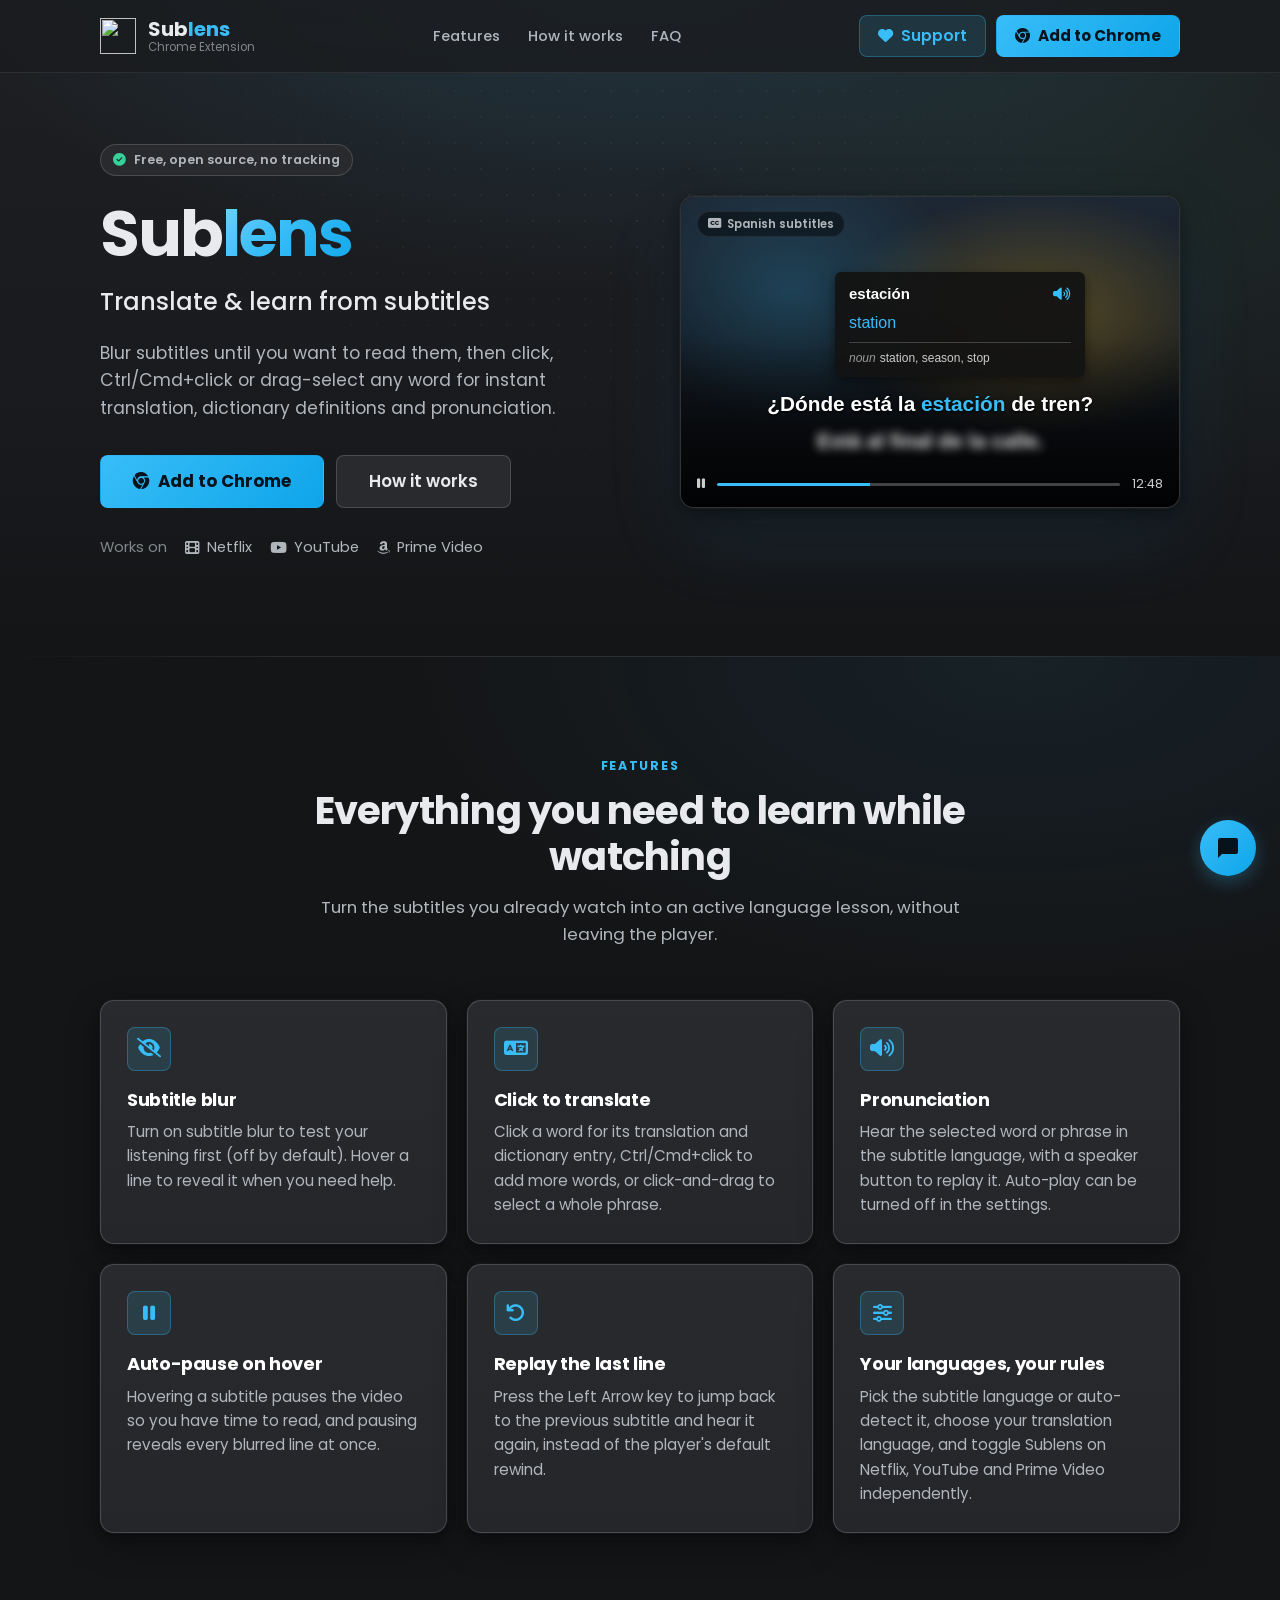
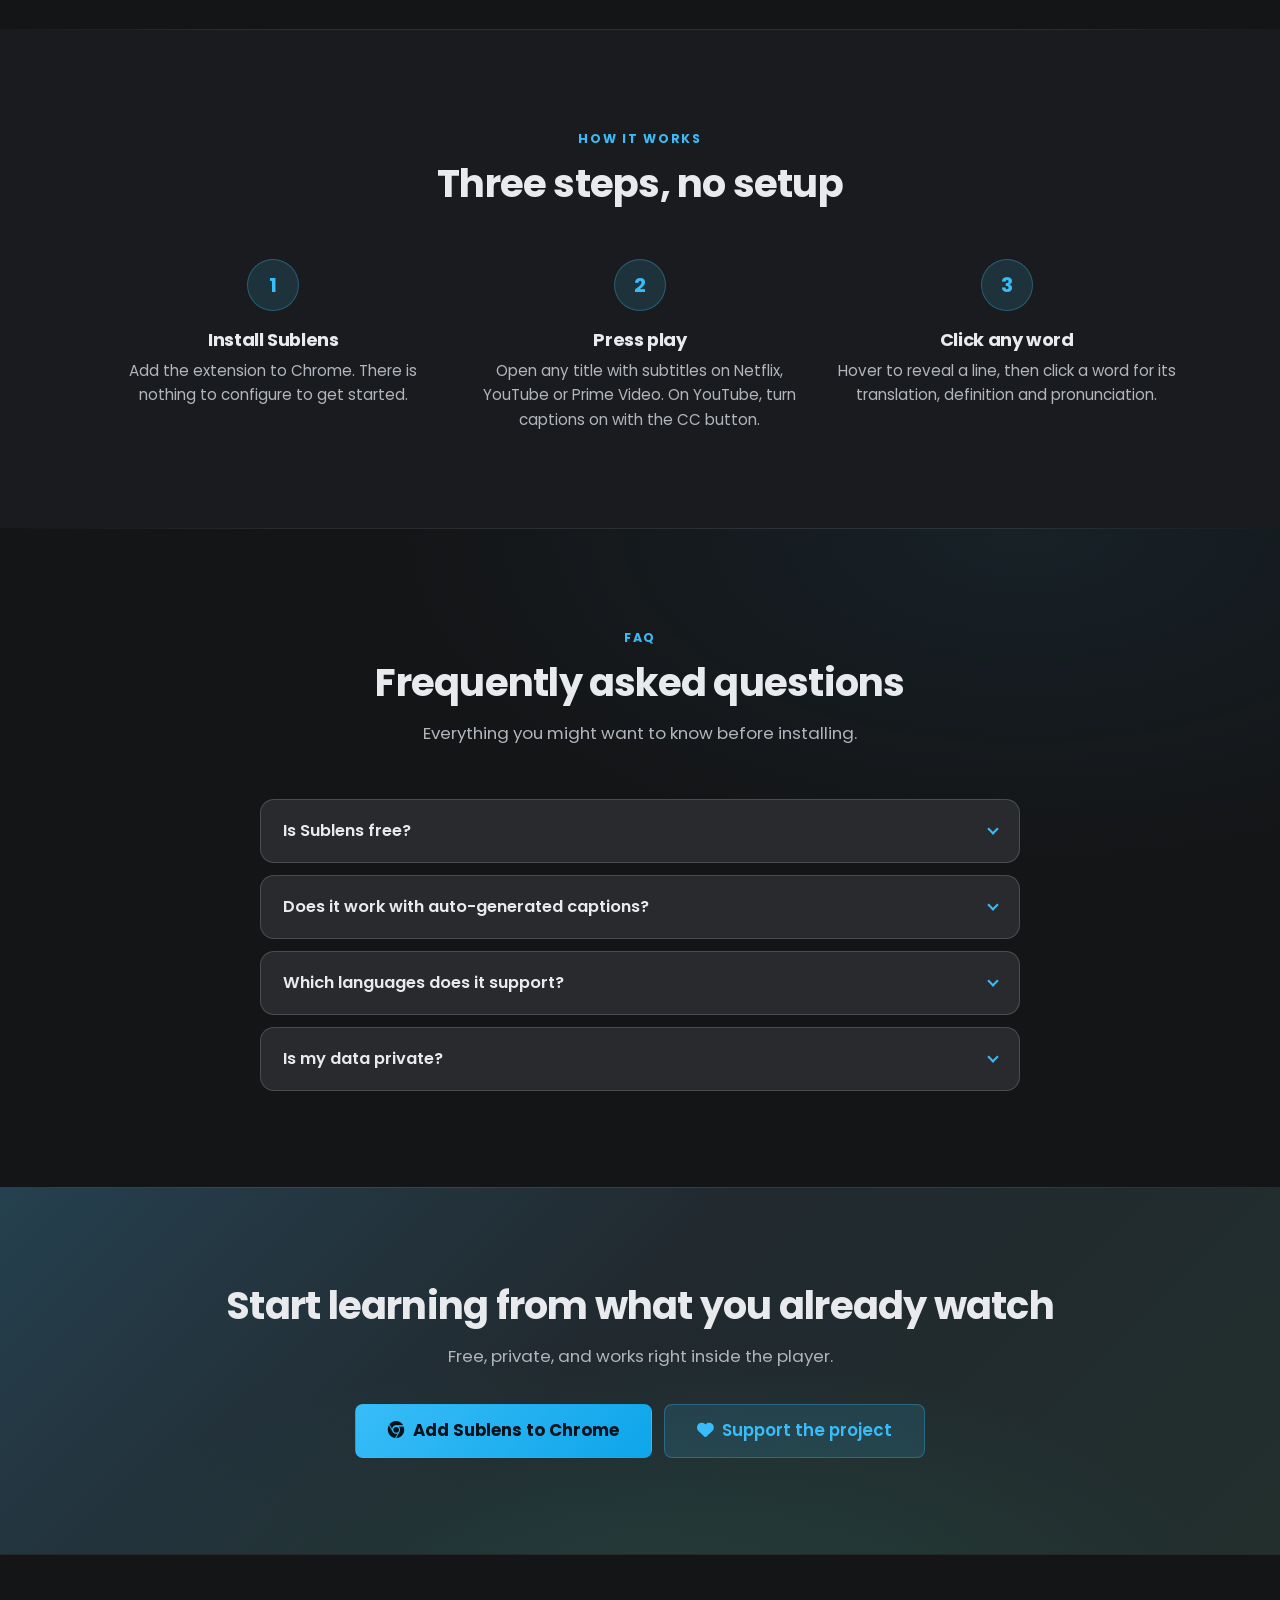
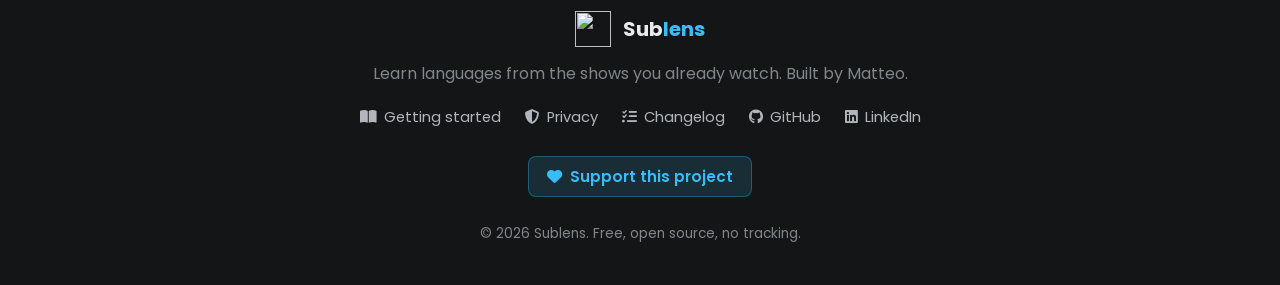
==== commit 2900c633: "fix: update paths in HTML and JS files to use relative links for better compatibility" ====
--- a/docs/index.html
+++ b/docs/index.html
@@ -36,12 +36,12 @@
     />
     <meta name="twitter:image" content="https://getsublens.com/assets/icons/sublens-logo.png" />
 
-    <link rel="icon" href="/assets/icons/sublens-logo.png" type="image/png" />
+    <link rel="icon" href="assets/icons/sublens-logo.png" type="image/png" />
     <link rel="preconnect" href="https://fonts.googleapis.com" />
     <link rel="preconnect" href="https://fonts.gstatic.com" crossorigin />
     <link href="https://fonts.googleapis.com/css2?family=Poppins:wght@400;500;600;700&display=swap" rel="stylesheet" />
     <link rel="stylesheet" href="https://cdnjs.cloudflare.com/ajax/libs/font-awesome/6.7.2/css/all.min.css" crossorigin="anonymous" />
-    <link rel="stylesheet" href="/assets/css/site.css" />
+    <link rel="stylesheet" href="assets/css/site.css" />
 
     <script type="application/ld+json">
       {
@@ -307,7 +307,7 @@
                 Yes. Sublens collects no personal data and has no tracking or
                 analytics. Only the word or phrase you actively click is sent
                 to Google Translate to return its translation and
-                pronunciation. See the <a href="/privacy.html">Privacy Policy</a>
+                pronunciation. See the <a href="privacy.html">Privacy Policy</a>
                 for details.
               </p>
             </details>
@@ -333,9 +333,9 @@
 
     <div data-site-footer></div>
 
-    <script src="/assets/js/config.js" defer></script>
-    <script src="/assets/js/layout.js" defer></script>
-    <script src="/assets/js/support-modal.js" defer></script>
-    <script src="/assets/js/feedback-widget.js" defer></script>
+    <script src="assets/js/config.js" defer></script>
+    <script src="assets/js/layout.js" defer></script>
+    <script src="assets/js/support-modal.js" defer></script>
+    <script src="assets/js/feedback-widget.js" defer></script>
   </body>
 </html>
--- a/docs/assets/css/site.css
+++ b/docs/assets/css/site.css
@@ -0,0 +1,1398 @@
+:root {
+  --bg-deep: #141517;
+  --bg: #1a1b1e;
+  --bg-raised: #202124;
+  --surface: #292a2d;
+  --surface-2: #35363a;
+  --border: rgba(255, 255, 255, 0.08);
+  --border-strong: rgba(255, 255, 255, 0.16);
+  --text: #e8eaed;
+  --text-2: #b1b6bc;
+  --text-3: #80868b;
+  --accent: #38bdf8;
+  --accent-strong: #0ea5e9;
+  --accent-soft: rgba(56, 189, 248, 0.14);
+  --accent-line: rgba(56, 189, 248, 0.32);
+  --accent-glow: rgba(56, 189, 248, 0.28);
+  --green: #34d399;
+  --green-soft: rgba(52, 211, 153, 0.14);
+  --green-line: rgba(52, 211, 153, 0.32);
+  --amber: #fbbf24;
+  --amber-soft: rgba(251, 191, 36, 0.14);
+  --amber-line: rgba(251, 191, 36, 0.32);
+  --on-accent: #06131c;
+  --radius: 8px;
+  --radius-lg: 14px;
+  --shadow-card: 0 0 0 1px rgba(255, 255, 255, 0.03), 0 2px 8px rgba(0, 0, 0, 0.25), 0 12px 32px rgba(0, 0, 0, 0.35);
+  --shadow-hover: 0 6px 22px rgba(0, 0, 0, 0.45);
+  --ease: cubic-bezier(0.4, 0, 0.2, 1);
+  --font: "Poppins", -apple-system, BlinkMacSystemFont, "Segoe UI", Roboto, sans-serif;
+  --container: 1120px;
+  --container-narrow: 760px;
+  --nav-height: 72px;
+  color-scheme: dark;
+}
+
+*,
+*::before,
+*::after {
+  box-sizing: border-box;
+}
+
+html {
+  scroll-behavior: smooth;
+  scroll-padding-top: calc(var(--nav-height) + 16px);
+}
+
+body {
+  margin: 0;
+  font-family: var(--font);
+  line-height: 1.6;
+  color: var(--text);
+  background: var(--bg);
+  overflow-x: hidden;
+  -webkit-font-smoothing: antialiased;
+}
+
+img {
+  max-width: 100%;
+  height: auto;
+}
+
+a {
+  color: var(--accent);
+  text-decoration: none;
+  transition: color 0.2s var(--ease);
+}
+
+a:hover {
+  color: #7dd3fc;
+}
+
+h1,
+h2,
+h3 {
+  margin: 0;
+  line-height: 1.2;
+  letter-spacing: -0.02em;
+}
+
+p {
+  margin: 0;
+}
+
+code,
+kbd {
+  font-family: ui-monospace, SFMono-Regular, Consolas, monospace;
+  font-size: 0.86em;
+  color: var(--text);
+  background: var(--surface-2);
+  border: 1px solid var(--border-strong);
+  border-radius: 5px;
+  padding: 1px 6px;
+}
+
+kbd {
+  border-bottom-width: 2px;
+}
+
+:focus-visible {
+  outline: 2px solid var(--accent);
+  outline-offset: 2px;
+}
+
+.container {
+  width: 100%;
+  max-width: var(--container);
+  margin: 0 auto;
+  padding: 0 20px;
+}
+
+.container-narrow {
+  max-width: var(--container-narrow);
+}
+
+.gradient-text {
+  background: linear-gradient(135deg, #7dd3fc 0%, var(--accent) 45%, var(--accent-strong) 100%);
+  -webkit-background-clip: text;
+  background-clip: text;
+  -webkit-text-fill-color: transparent;
+}
+
+.muted {
+  color: var(--text-3);
+}
+
+.btn {
+  display: inline-flex;
+  align-items: center;
+  justify-content: center;
+  gap: 8px;
+  padding: 9px 18px;
+  font-family: inherit;
+  font-size: 0.95rem;
+  font-weight: 600;
+  line-height: 1.4;
+  white-space: nowrap;
+  border: 1px solid transparent;
+  border-radius: var(--radius);
+  cursor: pointer;
+  transition: transform 0.2s var(--ease), box-shadow 0.2s var(--ease), background 0.2s var(--ease), border-color 0.2s var(--ease), color 0.2s var(--ease);
+}
+
+.btn:hover {
+  transform: translateY(-2px);
+}
+
+.btn:active {
+  transform: translateY(0) scale(0.98);
+}
+
+.btn-primary {
+  color: var(--on-accent);
+  background: linear-gradient(135deg, var(--accent) 0%, var(--accent-strong) 100%);
+  font-weight: 700;
+}
+
+.btn-primary:hover {
+  color: var(--on-accent);
+  box-shadow: 0 8px 26px var(--accent-glow);
+}
+
+.btn-soft {
+  color: var(--accent);
+  background: var(--accent-soft);
+  border-color: var(--accent-line);
+}
+
+.btn-soft:hover {
+  color: var(--accent);
+  background: rgba(56, 189, 248, 0.22);
+  border-color: rgba(56, 189, 248, 0.55);
+}
+
+.btn-ghost {
+  color: var(--text);
+  background: var(--surface);
+  border-color: var(--border-strong);
+}
+
+.btn-ghost:hover {
+  color: var(--text);
+  background: var(--surface-2);
+}
+
+.btn-lg {
+  padding: 14px 32px;
+  font-size: 1.05rem;
+}
+
+.site-nav {
+  position: fixed;
+  top: 0;
+  left: 0;
+  right: 0;
+  z-index: 100;
+  background: rgba(26, 27, 30, 0.78);
+  border-bottom: 1px solid var(--border);
+  backdrop-filter: blur(12px);
+  -webkit-backdrop-filter: blur(12px);
+}
+
+.site-nav-inner {
+  display: flex;
+  align-items: center;
+  justify-content: space-between;
+  gap: 16px;
+  min-height: var(--nav-height);
+}
+
+.brand {
+  display: flex;
+  align-items: center;
+  gap: 12px;
+  color: var(--text);
+}
+
+.brand:hover {
+  color: var(--text);
+}
+
+.brand img {
+  width: 36px;
+  height: 36px;
+}
+
+.brand-text {
+  display: flex;
+  flex-direction: column;
+  line-height: 1.15;
+}
+
+.brand-name {
+  font-size: 1.25rem;
+  font-weight: 700;
+}
+
+.brand-name span {
+  color: var(--accent);
+}
+
+.brand-sub {
+  font-size: 0.72rem;
+  color: var(--text-3);
+}
+
+.nav-links {
+  display: flex;
+  align-items: center;
+  gap: 28px;
+  margin: 0;
+  padding: 0;
+  list-style: none;
+}
+
+.nav-links a {
+  font-size: 0.92rem;
+  font-weight: 500;
+  color: var(--text-2);
+}
+
+.nav-links a:hover {
+  color: var(--text);
+}
+
+.nav-actions {
+  display: flex;
+  align-items: center;
+  gap: 10px;
+}
+
+.section {
+  position: relative;
+  padding: 96px 0;
+}
+
+.section::before {
+  content: "";
+  position: absolute;
+  top: 0;
+  left: 0;
+  right: 0;
+  height: 1px;
+  background: linear-gradient(90deg, transparent, rgba(255, 255, 255, 0.09) 22%, rgba(255, 255, 255, 0.09) 78%, transparent);
+}
+
+.section-alt {
+  background:
+    radial-gradient(900px 480px at 80% 0%, rgba(56, 189, 248, 0.07), transparent 70%),
+    var(--bg-deep);
+}
+
+.section-head {
+  max-width: 660px;
+  margin: 0 auto 52px;
+  text-align: center;
+}
+
+.eyebrow {
+  display: inline-block;
+  margin-bottom: 12px;
+  font-size: 0.78rem;
+  font-weight: 700;
+  letter-spacing: 0.14em;
+  text-transform: uppercase;
+  color: var(--accent);
+}
+
+.section-title {
+  font-size: clamp(1.8rem, 3.4vw, 2.4rem);
+  font-weight: 700;
+}
+
+.section-subtitle {
+  margin-top: 14px;
+  font-size: 1.05rem;
+  color: var(--text-2);
+}
+
+.hero {
+  position: relative;
+  overflow: hidden;
+  padding: calc(var(--nav-height) + 72px) 0 96px;
+  background:
+    radial-gradient(1100px 560px at 50% -12%, rgba(56, 189, 248, 0.17), transparent 66%),
+    radial-gradient(680px 420px at 90% 30%, rgba(52, 211, 153, 0.06), transparent 70%),
+    linear-gradient(180deg, #1e1f22 0%, var(--bg) 55%, var(--bg-deep) 100%);
+}
+
+.hero::before {
+  content: "";
+  position: absolute;
+  inset: 0;
+  background-image: radial-gradient(rgba(255, 255, 255, 0.06) 1px, transparent 1px);
+  background-size: 26px 26px;
+  -webkit-mask-image: radial-gradient(820px 480px at 50% 30%, #000 0%, transparent 72%);
+  mask-image: radial-gradient(820px 480px at 50% 30%, #000 0%, transparent 72%);
+  pointer-events: none;
+}
+
+.hero-grid {
+  position: relative;
+  display: grid;
+  grid-template-columns: 1.05fr 1fr;
+  align-items: center;
+  gap: 56px;
+}
+
+.hero-badge {
+  display: inline-flex;
+  align-items: center;
+  gap: 8px;
+  margin-bottom: 20px;
+  padding: 5px 12px;
+  font-size: 0.8rem;
+  font-weight: 600;
+  color: var(--text-2);
+  background: var(--surface);
+  border: 1px solid var(--border-strong);
+  border-radius: 999px;
+}
+
+.hero-badge i {
+  color: var(--green);
+}
+
+.hero h1 {
+  font-size: clamp(2.6rem, 6vw, 4rem);
+  font-weight: 700;
+  letter-spacing: -0.03em;
+}
+
+.hero-tagline {
+  margin-top: 10px;
+  font-size: clamp(1.2rem, 2.4vw, 1.5rem);
+  font-weight: 500;
+  color: var(--text);
+}
+
+.hero-lead {
+  margin-top: 18px;
+  max-width: 540px;
+  font-size: 1.08rem;
+  color: var(--text-2);
+}
+
+.hero-actions {
+  display: flex;
+  flex-wrap: wrap;
+  gap: 12px;
+  margin-top: 32px;
+}
+
+.hero-platforms {
+  display: flex;
+  flex-wrap: wrap;
+  align-items: center;
+  gap: 10px 18px;
+  margin-top: 28px;
+  font-size: 0.92rem;
+  color: var(--text-3);
+}
+
+.hero-platforms span {
+  display: inline-flex;
+  align-items: center;
+  gap: 7px;
+  color: var(--text-2);
+}
+
+.demo {
+  position: relative;
+  border-radius: var(--radius-lg);
+  border: 1px solid var(--border-strong);
+  background: #0b0c0e;
+  box-shadow: var(--shadow-card), 0 30px 80px rgba(56, 189, 248, 0.1);
+  overflow: hidden;
+  aspect-ratio: 16 / 10;
+  text-align: left;
+  user-select: none;
+}
+
+.demo-scene {
+  position: absolute;
+  inset: 0;
+  background:
+    radial-gradient(60% 55% at 72% 38%, rgba(251, 191, 36, 0.28), transparent 70%),
+    radial-gradient(50% 60% at 22% 30%, rgba(56, 189, 248, 0.22), transparent 70%),
+    linear-gradient(180deg, #1d2733 0%, #11161d 60%, #07090c 100%);
+}
+
+.demo-scene::after {
+  content: "";
+  position: absolute;
+  left: 0;
+  right: 0;
+  bottom: 0;
+  height: 55%;
+  background: linear-gradient(180deg, transparent, rgba(0, 0, 0, 0.75));
+}
+
+.demo-label {
+  position: absolute;
+  top: 14px;
+  left: 16px;
+  z-index: 1;
+  display: inline-flex;
+  align-items: center;
+  gap: 6px;
+  padding: 3px 10px;
+  font-size: 0.72rem;
+  font-weight: 600;
+  color: var(--text-2);
+  background: rgba(0, 0, 0, 0.45);
+  border: 1px solid var(--border);
+  border-radius: 999px;
+}
+
+.demo-stack {
+  position: absolute;
+  left: 0;
+  right: 0;
+  bottom: 16%;
+  z-index: 1;
+  display: flex;
+  flex-direction: column;
+  align-items: center;
+  gap: 10px;
+  padding: 0 16px;
+}
+
+.demo-popup {
+  width: min(250px, 80%);
+  padding: 10px 14px;
+  font-family: Arial, sans-serif;
+  color: #fff;
+  background: rgba(20, 20, 20, 0.95);
+  border-radius: 6px;
+  box-shadow: 0 4px 12px rgba(0, 0, 0, 0.5);
+  transform: translateX(12%);
+  animation: demoPop 0.6s var(--ease) 0.9s both;
+}
+
+.demo-popup-head {
+  display: flex;
+  align-items: center;
+  justify-content: space-between;
+  gap: 8px;
+  margin-bottom: 4px;
+  font-size: 15px;
+  font-weight: bold;
+}
+
+.demo-popup-head i {
+  color: var(--accent);
+  font-size: 14px;
+}
+
+.demo-translation {
+  margin-bottom: 6px;
+  font-size: 16px;
+  color: var(--accent);
+}
+
+.demo-entries {
+  padding-top: 6px;
+  font-size: 12px;
+  line-height: 1.5;
+  color: #ccc;
+  border-top: 1px solid rgba(255, 255, 255, 0.2);
+}
+
+.demo-entries em {
+  margin-right: 4px;
+  color: #999;
+}
+
+.demo-subtitle {
+  display: flex;
+  flex-direction: column;
+  align-items: center;
+  gap: 4px;
+  font-family: Arial, sans-serif;
+  font-size: clamp(0.95rem, 2vw, 1.3rem);
+  font-weight: bold;
+  text-align: center;
+  color: #fff;
+  text-shadow: 0 1px 3px rgba(0, 0, 0, 0.9);
+}
+
+.demo-line-blurred {
+  filter: blur(5px);
+  opacity: 0.9;
+}
+
+.demo-selected {
+  color: var(--accent);
+}
+
+.demo-controls {
+  position: absolute;
+  left: 16px;
+  right: 16px;
+  bottom: 12px;
+  z-index: 1;
+  display: flex;
+  align-items: center;
+  gap: 12px;
+  font-size: 0.8rem;
+  color: rgba(255, 255, 255, 0.8);
+}
+
+.demo-progress {
+  flex: 1;
+  height: 3px;
+  border-radius: 3px;
+  background: linear-gradient(90deg, var(--accent) 0 38%, rgba(255, 255, 255, 0.25) 38% 100%);
+}
+
+.grid {
+  display: grid;
+  gap: 20px;
+}
+
+.grid-3 {
+  grid-template-columns: repeat(3, minmax(0, 1fr));
+}
+
+.card {
+  height: 100%;
+  padding: 26px;
+  background: linear-gradient(180deg, var(--surface) 0%, #25262a 100%);
+  border: 1px solid var(--border-strong);
+  border-radius: var(--radius-lg);
+  box-shadow: var(--shadow-card);
+  transition: transform 0.25s var(--ease), border-color 0.25s var(--ease), box-shadow 0.25s var(--ease);
+}
+
+.card:hover {
+  transform: translateY(-4px);
+  border-color: var(--accent-line);
+  box-shadow: var(--shadow-hover);
+}
+
+.card h3 {
+  margin-bottom: 10px;
+  font-size: 1.12rem;
+  color: #fff;
+}
+
+.card p {
+  font-size: 0.95rem;
+  color: var(--text-2);
+}
+
+.card-icon {
+  display: inline-flex;
+  align-items: center;
+  justify-content: center;
+  flex-shrink: 0;
+  width: 44px;
+  height: 44px;
+  margin-bottom: 18px;
+  font-size: 1.2rem;
+  color: var(--accent);
+  background: var(--accent-soft);
+  border: 1px solid var(--accent-line);
+  border-radius: var(--radius);
+}
+
+.card-row {
+  display: flex;
+  align-items: flex-start;
+  gap: 18px;
+}
+
+.card-row .card-icon {
+  margin-bottom: 0;
+}
+
+.card-row h3 {
+  margin-bottom: 6px;
+}
+
+.card-list {
+  display: flex;
+  flex-direction: column;
+  gap: 14px;
+}
+
+.step {
+  position: relative;
+  text-align: center;
+}
+
+.step-number {
+  display: flex;
+  align-items: center;
+  justify-content: center;
+  width: 52px;
+  height: 52px;
+  margin: 0 auto 18px;
+  font-size: 1.25rem;
+  font-weight: 700;
+  color: var(--accent);
+  background: var(--accent-soft);
+  border: 1px solid var(--accent-line);
+  border-radius: 50%;
+}
+
+.step h3 {
+  margin-bottom: 8px;
+  font-size: 1.12rem;
+}
+
+.step p {
+  font-size: 0.95rem;
+  color: var(--text-2);
+}
+
+.faq-list {
+  display: flex;
+  flex-direction: column;
+  gap: 12px;
+  max-width: var(--container-narrow);
+  margin: 0 auto;
+}
+
+.faq-item {
+  background: var(--surface);
+  border: 1px solid var(--border-strong);
+  border-radius: var(--radius-lg);
+  transition: border-color 0.2s var(--ease);
+}
+
+.faq-item[open],
+.faq-item:hover {
+  border-color: var(--accent-line);
+}
+
+.faq-item summary {
+  display: flex;
+  align-items: center;
+  justify-content: space-between;
+  gap: 16px;
+  padding: 18px 22px;
+  font-size: 1.02rem;
+  font-weight: 600;
+  list-style: none;
+  cursor: pointer;
+}
+
+.faq-item summary::-webkit-details-marker {
+  display: none;
+}
+
+.faq-item summary::after {
+  content: "";
+  flex-shrink: 0;
+  width: 8px;
+  height: 8px;
+  margin-top: -4px;
+  border-right: 2px solid var(--accent);
+  border-bottom: 2px solid var(--accent);
+  transform: rotate(45deg);
+  transition: transform 0.2s var(--ease);
+}
+
+.faq-item[open] summary::after {
+  margin-top: 4px;
+  transform: rotate(-135deg);
+}
+
+.faq-item p {
+  padding: 0 22px 20px;
+  font-size: 0.95rem;
+  color: var(--text-2);
+}
+
+.cta {
+  text-align: center;
+  background:
+    radial-gradient(900px 420px at 50% 120%, rgba(52, 211, 153, 0.12), transparent 66%),
+    linear-gradient(135deg, rgba(56, 189, 248, 0.2) 0%, rgba(56, 189, 248, 0.05) 46%, rgba(52, 211, 153, 0.08) 100%),
+    var(--bg-raised);
+}
+
+.cta .section-subtitle {
+  margin-bottom: 34px;
+}
+
+.cta-actions {
+  display: flex;
+  flex-wrap: wrap;
+  justify-content: center;
+  gap: 12px;
+}
+
+.site-footer {
+  position: relative;
+  padding: 56px 0 40px;
+  text-align: center;
+  color: var(--text-3);
+  background: var(--bg-deep);
+  border-top: 1px solid var(--border);
+}
+
+.footer-brand {
+  display: inline-flex;
+  margin-bottom: 14px;
+}
+
+.footer-links {
+  display: flex;
+  flex-wrap: wrap;
+  justify-content: center;
+  gap: 8px 24px;
+  margin: 18px 0 26px;
+  padding: 0;
+  list-style: none;
+}
+
+.footer-links a {
+  display: inline-flex;
+  align-items: center;
+  gap: 7px;
+  font-size: 0.92rem;
+  color: var(--text-2);
+}
+
+.footer-links a:hover {
+  color: var(--accent);
+}
+
+.footer-note {
+  margin-top: 26px;
+  font-size: 0.85rem;
+}
+
+.page {
+  min-height: 100vh;
+  padding: calc(var(--nav-height) + 56px) 0 88px;
+  background:
+    radial-gradient(1000px 520px at 50% -6%, rgba(56, 189, 248, 0.13), transparent 64%),
+    var(--bg);
+}
+
+.page-header {
+  margin-bottom: 44px;
+  text-align: center;
+}
+
+.page-logo {
+  width: 84px;
+  height: 84px;
+  margin-bottom: 20px;
+  filter: drop-shadow(0 12px 24px var(--accent-glow));
+}
+
+.page-title {
+  font-size: clamp(2rem, 5vw, 2.6rem);
+  font-weight: 700;
+}
+
+.page-subtitle {
+  max-width: 520px;
+  margin: 12px auto 0;
+  font-size: 1.05rem;
+  color: var(--text-2);
+}
+
+.page-section-title {
+  margin: 44px 0 18px;
+  font-size: 1.3rem;
+  font-weight: 600;
+  color: var(--accent);
+}
+
+.page-footer-note {
+  margin-top: 48px;
+  text-align: center;
+  color: var(--text-3);
+}
+
+.prose h2 {
+  margin: 36px 0 12px;
+  font-size: 1.25rem;
+  font-weight: 600;
+  color: #fff;
+}
+
+.prose p,
+.prose li {
+  color: var(--text-2);
+}
+
+.prose p + p {
+  margin-top: 12px;
+}
+
+.prose ul {
+  margin: 12px 0;
+  padding-left: 22px;
+}
+
+.prose li + li {
+  margin-top: 6px;
+}
+
+.prose strong {
+  color: var(--text);
+}
+
+.not-found {
+  display: flex;
+  flex-direction: column;
+  align-items: center;
+  justify-content: center;
+  gap: 8px;
+  min-height: 100vh;
+  padding: 24px;
+  text-align: center;
+  background:
+    radial-gradient(900px 480px at 50% 20%, rgba(56, 189, 248, 0.12), transparent 64%),
+    var(--bg);
+}
+
+.not-found h1 {
+  font-size: 5rem;
+  font-weight: 700;
+}
+
+.not-found p {
+  margin-bottom: 20px;
+  color: var(--text-2);
+}
+
+.not-found-actions {
+  display: flex;
+  flex-wrap: wrap;
+  justify-content: center;
+  gap: 12px;
+}
+
+.fade-in {
+  opacity: 0;
+  animation: fadeInUp 0.8s var(--ease) forwards;
+}
+
+.delay-1 {
+  animation-delay: 0.1s;
+}
+
+.delay-2 {
+  animation-delay: 0.25s;
+}
+
+.delay-3 {
+  animation-delay: 0.4s;
+}
+
+.delay-4 {
+  animation-delay: 0.55s;
+}
+
+@keyframes fadeInUp {
+  from {
+    opacity: 0;
+    transform: translateY(24px);
+  }
+
+  to {
+    opacity: 1;
+    transform: none;
+  }
+}
+
+@keyframes demoPop {
+  from {
+    opacity: 0;
+    transform: translate(12%, 10px) scale(0.96);
+  }
+
+  to {
+    opacity: 1;
+    transform: translateX(12%);
+  }
+}
+
+.sl-support-modal {
+  position: fixed;
+  inset: 0;
+  z-index: 100000;
+  display: flex;
+  align-items: center;
+  justify-content: center;
+  padding: 24px;
+}
+
+.sl-support-modal[hidden] {
+  display: none;
+}
+
+.sl-support-scrim {
+  position: absolute;
+  inset: 0;
+  background: rgba(0, 0, 0, 0.7);
+  backdrop-filter: blur(3px);
+  animation: fadeIn 0.16s var(--ease);
+}
+
+.sl-support-card {
+  position: relative;
+  width: 100%;
+  max-width: 440px;
+  max-height: 100%;
+  overflow-y: auto;
+  overscroll-behavior: contain;
+  padding: 28px;
+  background:
+    radial-gradient(600px 300px at 20% -10%, rgba(56, 189, 248, 0.1), transparent 70%),
+    var(--bg-raised);
+  border: 1px solid var(--border-strong);
+  border-radius: var(--radius-lg);
+  box-shadow: var(--shadow-card), 0 24px 60px rgba(0, 0, 0, 0.5);
+  animation: popIn 0.18s var(--ease);
+}
+
+.sl-support-head {
+  display: flex;
+  align-items: center;
+  justify-content: space-between;
+  gap: 12px;
+  margin-bottom: 16px;
+}
+
+.sl-support-title {
+  font-size: 1.35rem;
+  font-weight: 700;
+}
+
+.sl-support-title span {
+  color: var(--accent);
+}
+
+.sl-support-close {
+  display: flex;
+  align-items: center;
+  justify-content: center;
+  flex-shrink: 0;
+  width: 32px;
+  height: 32px;
+  padding: 0;
+  color: var(--text-2);
+  background: var(--surface);
+  border: 1px solid var(--border-strong);
+  border-radius: var(--radius);
+  cursor: pointer;
+  transition: color 0.2s var(--ease), background 0.2s var(--ease), border-color 0.2s var(--ease);
+}
+
+.sl-support-close:hover {
+  color: var(--text);
+  background: var(--surface-2);
+  border-color: var(--accent-line);
+}
+
+.sl-support-close svg {
+  width: 15px;
+  height: 15px;
+}
+
+.sl-support-text {
+  margin-bottom: 16px;
+  font-size: 0.9rem;
+  color: var(--text-2);
+}
+
+.sl-support-lead {
+  color: var(--text);
+}
+
+.sl-support-options {
+  display: flex;
+  flex-direction: column;
+  gap: 10px;
+}
+
+.sl-support-option {
+  display: flex;
+  align-items: center;
+  gap: 14px;
+  padding: 14px 16px;
+  color: var(--text);
+  background: var(--surface);
+  border: 1px solid var(--border-strong);
+  border-radius: var(--radius);
+  transition: background 0.2s var(--ease), border-color 0.2s var(--ease), transform 0.15s var(--ease), box-shadow 0.2s var(--ease);
+}
+
+.sl-support-option:hover {
+  color: var(--text);
+  background: var(--surface-2);
+  box-shadow: var(--shadow-hover);
+  transform: translateY(-1px);
+}
+
+.sl-support-icon {
+  display: flex;
+  align-items: center;
+  justify-content: center;
+  flex-shrink: 0;
+  width: 38px;
+  height: 38px;
+  color: var(--accent);
+  background: var(--accent-soft);
+  border: 1px solid var(--accent-line);
+  border-radius: var(--radius);
+}
+
+.sl-support-icon svg {
+  width: 18px;
+  height: 18px;
+}
+
+.sl-support-github:hover {
+  border-color: var(--accent-line);
+}
+
+.sl-support-coffee .sl-support-icon {
+  color: var(--green);
+  background: var(--green-soft);
+  border-color: var(--green-line);
+}
+
+.sl-support-coffee:hover {
+  border-color: var(--green-line);
+}
+
+.sl-support-review .sl-support-icon {
+  color: var(--amber);
+  background: var(--amber-soft);
+  border-color: var(--amber-line);
+}
+
+.sl-support-review:hover {
+  border-color: var(--amber-line);
+}
+
+.sl-support-body {
+  display: flex;
+  flex-direction: column;
+  gap: 2px;
+  flex: 1;
+  min-width: 0;
+}
+
+.sl-support-name {
+  font-size: 0.95rem;
+  font-weight: 600;
+  line-height: 1.3;
+}
+
+.sl-support-desc {
+  font-size: 0.8rem;
+  line-height: 1.45;
+  color: var(--text-2);
+}
+
+.sl-support-arrow {
+  display: flex;
+  flex-shrink: 0;
+  color: var(--text-3);
+  transition: color 0.2s var(--ease), transform 0.2s var(--ease);
+}
+
+.sl-support-arrow svg {
+  width: 15px;
+  height: 15px;
+}
+
+.sl-support-option:hover .sl-support-arrow {
+  color: var(--text);
+  transform: translate(2px, -2px);
+}
+
+.fb-widget {
+  position: fixed;
+  right: 24px;
+  bottom: 24px;
+  z-index: 99999;
+}
+
+.fb-widget-fab {
+  display: flex;
+  align-items: center;
+  justify-content: center;
+  width: 56px;
+  height: 56px;
+  color: var(--on-accent);
+  background: linear-gradient(135deg, var(--accent) 0%, var(--accent-strong) 100%);
+  border: none;
+  border-radius: 50%;
+  box-shadow: 0 6px 18px var(--accent-glow);
+  cursor: pointer;
+  transition: transform 0.2s var(--ease), box-shadow 0.2s var(--ease);
+}
+
+.fb-widget-fab:hover {
+  transform: scale(1.08);
+  box-shadow: 0 8px 26px rgba(56, 189, 248, 0.4);
+}
+
+.fb-widget-fab svg {
+  width: 24px;
+  height: 24px;
+  fill: currentColor;
+  transition: transform 0.25s var(--ease);
+}
+
+.fb-widget-fab.fb-open svg {
+  transform: rotate(90deg);
+}
+
+.fb-widget-popup {
+  position: absolute;
+  right: 0;
+  bottom: 72px;
+  width: 340px;
+  padding: 24px 20px 20px;
+  background: var(--bg-raised);
+  border: 1px solid var(--border-strong);
+  border-radius: var(--radius-lg);
+  box-shadow: var(--shadow-card), 0 20px 50px rgba(0, 0, 0, 0.5);
+  opacity: 0;
+  transform: translateY(16px) scale(0.96);
+  pointer-events: none;
+  transition: opacity 0.25s var(--ease), transform 0.25s var(--ease);
+}
+
+.fb-widget-popup.fb-visible {
+  opacity: 1;
+  transform: none;
+  pointer-events: auto;
+}
+
+.fb-widget-title {
+  margin-bottom: 4px;
+  font-size: 1.1rem;
+  font-weight: 700;
+}
+
+.fb-widget-subtitle {
+  margin-bottom: 16px;
+  font-size: 0.82rem;
+  color: var(--text-2);
+}
+
+.fb-widget-card {
+  display: flex;
+  align-items: center;
+  gap: 14px;
+  padding: 12px 14px;
+  color: var(--text);
+  background: var(--surface);
+  border: 1px solid var(--border-strong);
+  border-radius: var(--radius);
+  transition: background 0.2s var(--ease), border-color 0.2s var(--ease), transform 0.2s var(--ease);
+}
+
+.fb-widget-card + .fb-widget-card {
+  margin-top: 10px;
+}
+
+.fb-widget-card:hover {
+  color: var(--text);
+  background: var(--surface-2);
+  border-color: var(--accent-line);
+  transform: translateY(-1px);
+}
+
+.fb-widget-icon {
+  display: flex;
+  align-items: center;
+  justify-content: center;
+  flex-shrink: 0;
+  width: 38px;
+  height: 38px;
+  border-radius: var(--radius);
+  border: 1px solid transparent;
+}
+
+.fb-widget-icon svg {
+  width: 18px;
+  height: 18px;
+}
+
+.fb-feature {
+  color: var(--amber);
+  background: var(--amber-soft);
+  border-color: var(--amber-line);
+}
+
+.fb-bug {
+  color: #f87171;
+  background: rgba(248, 113, 113, 0.14);
+  border-color: rgba(248, 113, 113, 0.32);
+}
+
+.fb-feedback {
+  color: var(--accent);
+  background: var(--accent-soft);
+  border-color: var(--accent-line);
+}
+
+.fb-uninstall {
+  color: var(--text-2);
+  background: var(--surface-2);
+  border-color: var(--border-strong);
+}
+
+.fb-widget-card-text {
+  display: flex;
+  flex-direction: column;
+}
+
+.fb-widget-card-text span {
+  font-size: 0.9rem;
+  font-weight: 600;
+}
+
+.fb-widget-card-text small {
+  font-size: 0.76rem;
+  color: var(--text-3);
+}
+
+@keyframes fadeIn {
+  from {
+    opacity: 0;
+  }
+
+  to {
+    opacity: 1;
+  }
+}
+
+@keyframes popIn {
+  from {
+    opacity: 0;
+    transform: translateY(10px) scale(0.98);
+  }
+
+  to {
+    opacity: 1;
+    transform: none;
+  }
+}
+
+@media (max-width: 960px) {
+  .hero-grid {
+    grid-template-columns: 1fr;
+    gap: 48px;
+    text-align: center;
+  }
+
+  .hero-lead {
+    margin-left: auto;
+    margin-right: auto;
+  }
+
+  .hero-actions,
+  .hero-platforms {
+    justify-content: center;
+  }
+
+  .grid-3 {
+    grid-template-columns: repeat(2, minmax(0, 1fr));
+  }
+
+  .nav-links {
+    display: none;
+  }
+}
+
+@media (max-width: 640px) {
+  .section {
+    padding: 72px 0;
+  }
+
+  .grid-3 {
+    grid-template-columns: 1fr;
+  }
+
+  .hide-sm {
+    display: none;
+  }
+
+  .brand-sub {
+    display: none;
+  }
+
+  .card-row {
+    flex-direction: column;
+    gap: 14px;
+  }
+
+  .demo {
+    aspect-ratio: 4 / 3.4;
+  }
+
+  .sl-support-modal {
+    padding: 16px;
+  }
+
+  .sl-support-card {
+    padding: 22px 18px;
+  }
+
+  .fb-widget {
+    right: 16px;
+    bottom: 16px;
+  }
+
+  .fb-widget-popup {
+    width: calc(100vw - 32px);
+  }
+}
+
+@media (max-height: 560px) {
+  .sl-support-modal {
+    padding: 12px;
+  }
+
+  .sl-support-card {
+    padding: 18px;
+  }
+
+  .sl-support-text {
+    margin-bottom: 12px;
+  }
+
+  .sl-support-option {
+    padding: 11px 14px;
+  }
+}
+
+@media (prefers-reduced-motion: reduce) {
+  html {
+    scroll-behavior: auto;
+  }
+
+  *,
+  *::before,
+  *::after {
+    animation-duration: 0.01ms !important;
+    animation-delay: 0s !important;
+    transition-duration: 0.01ms !important;
+  }
+}
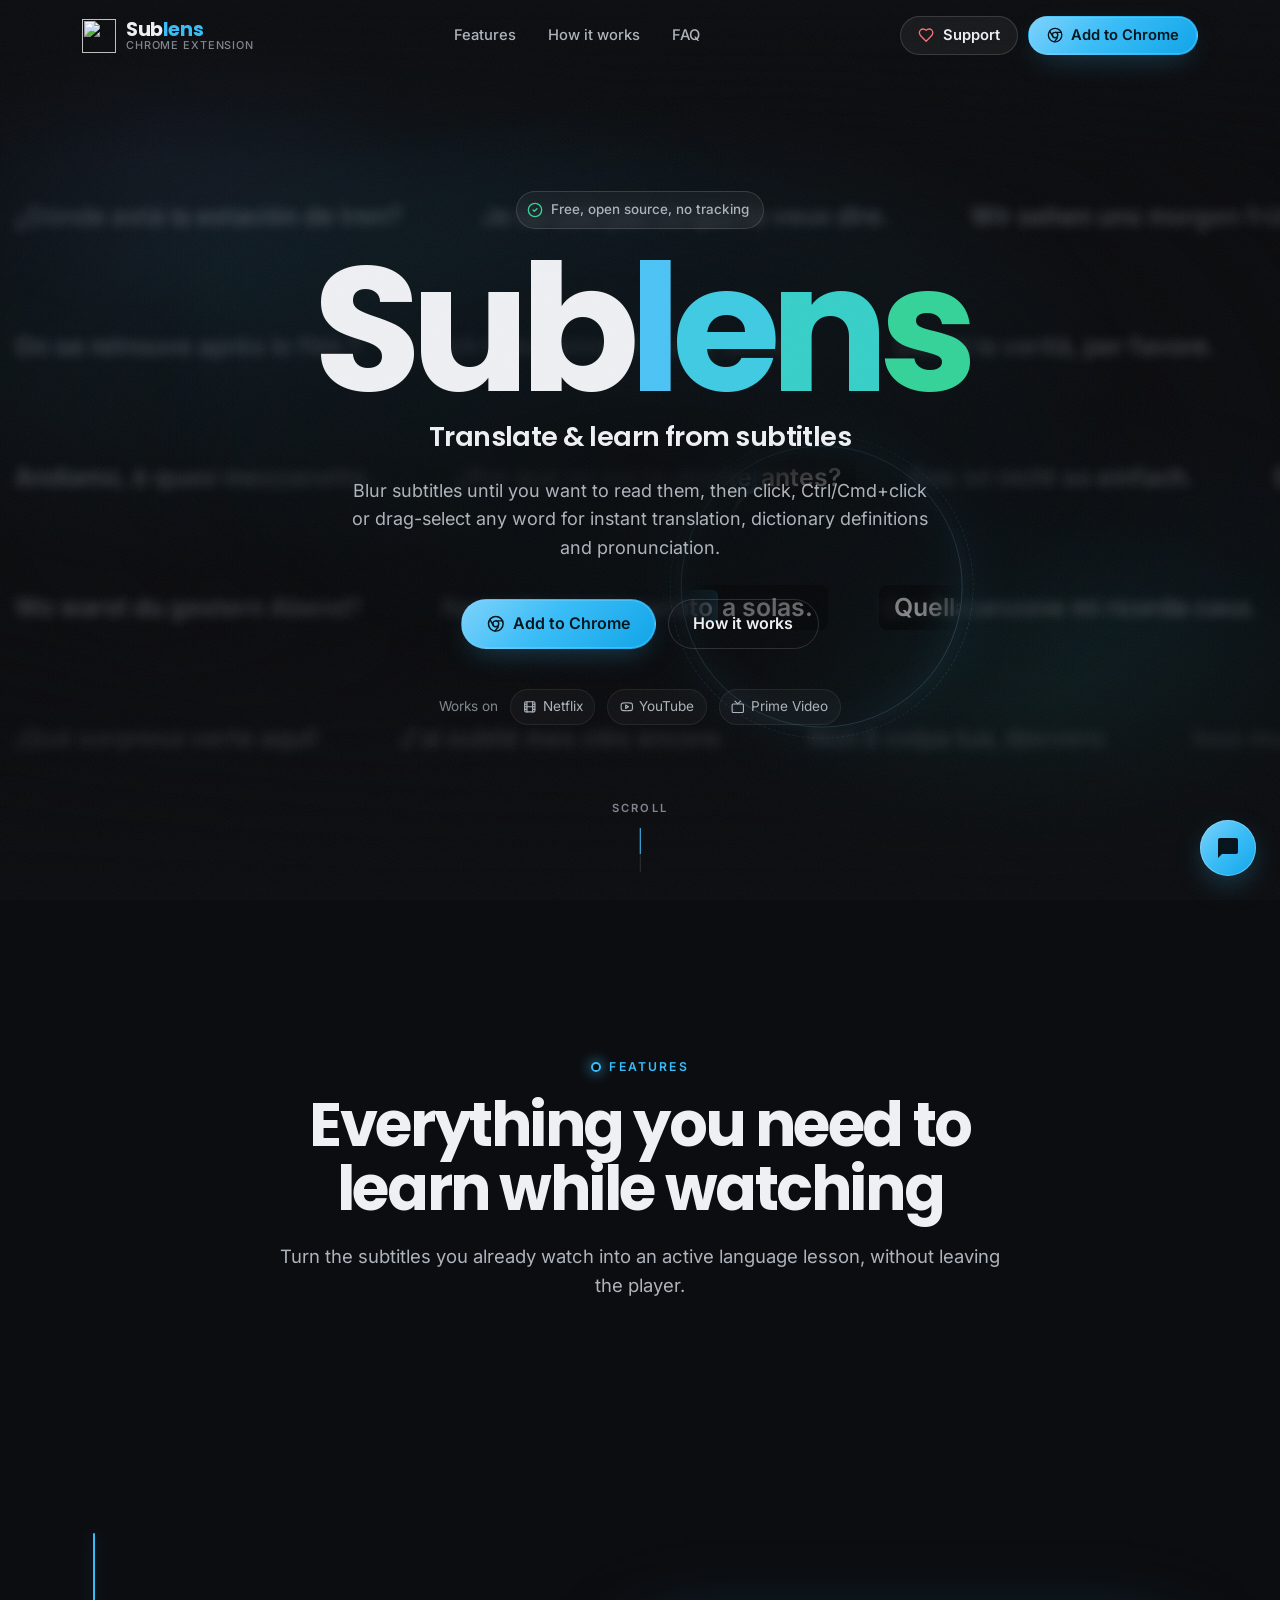
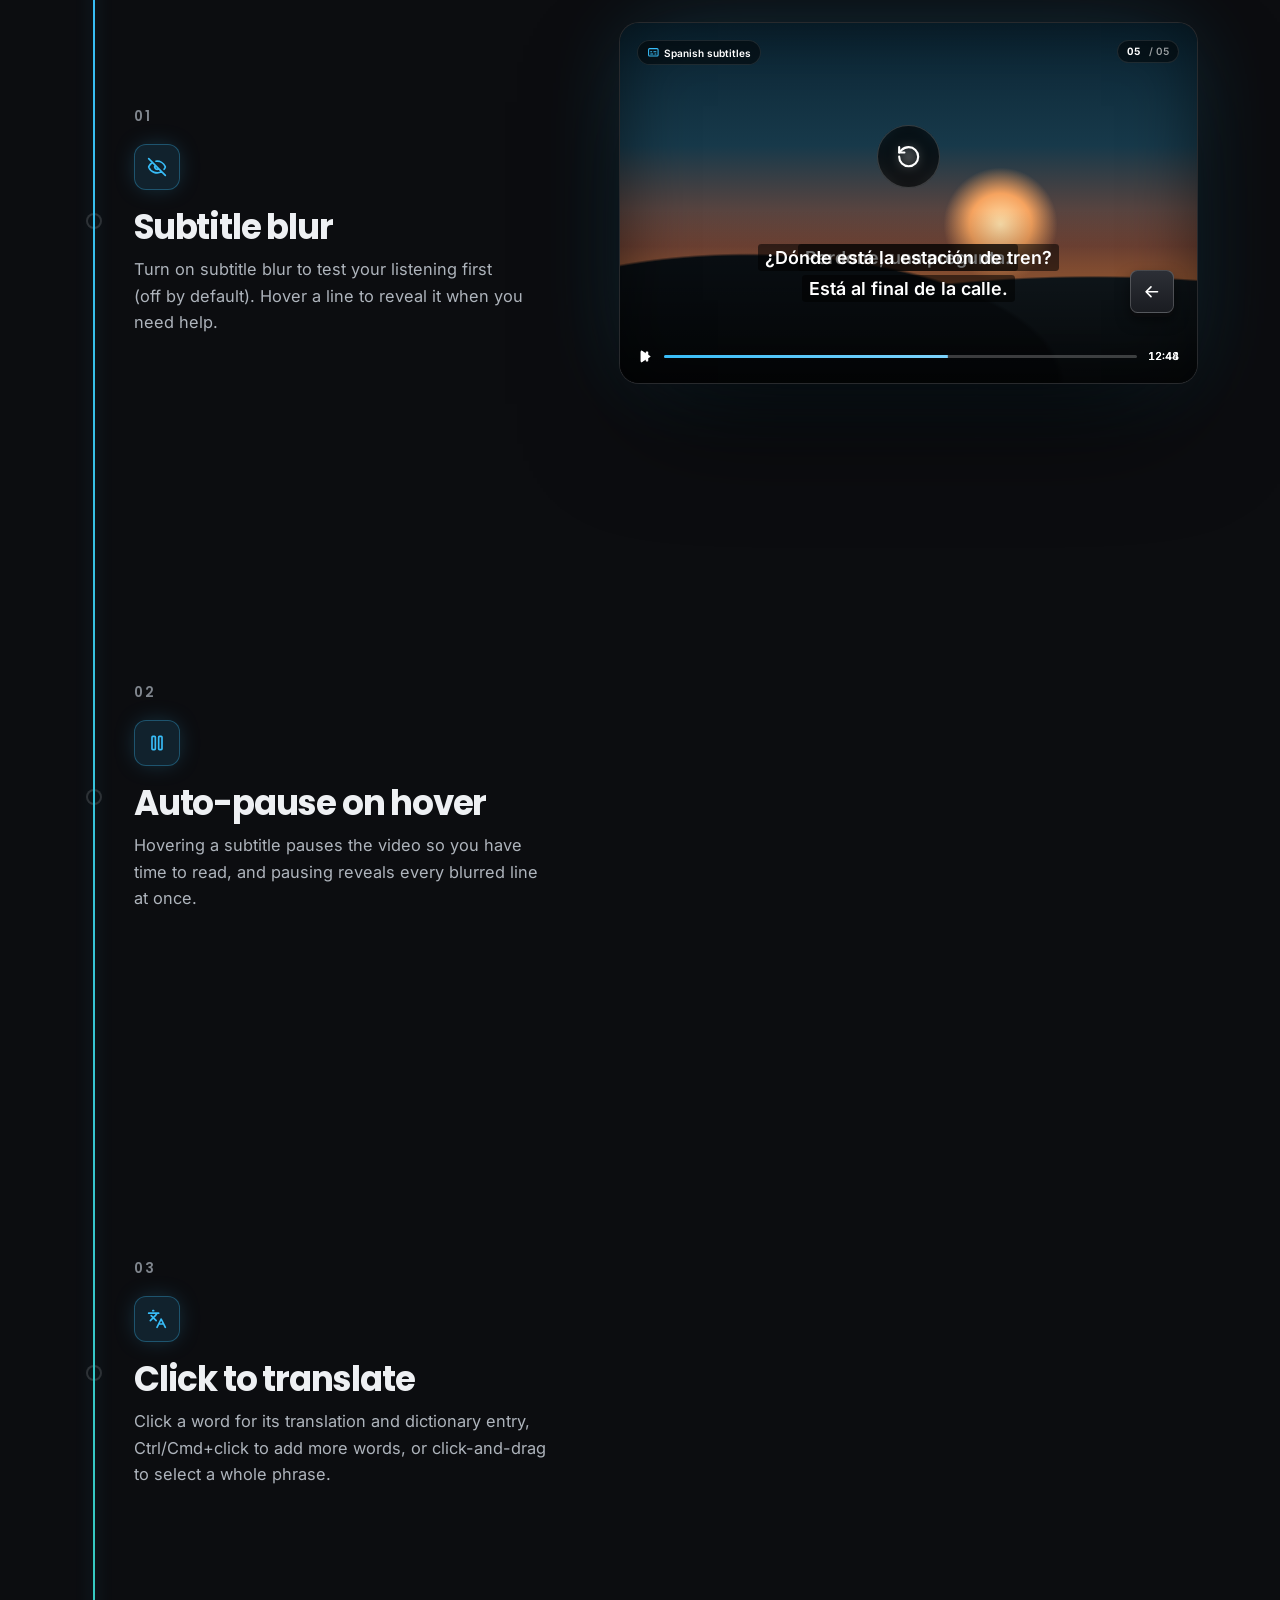
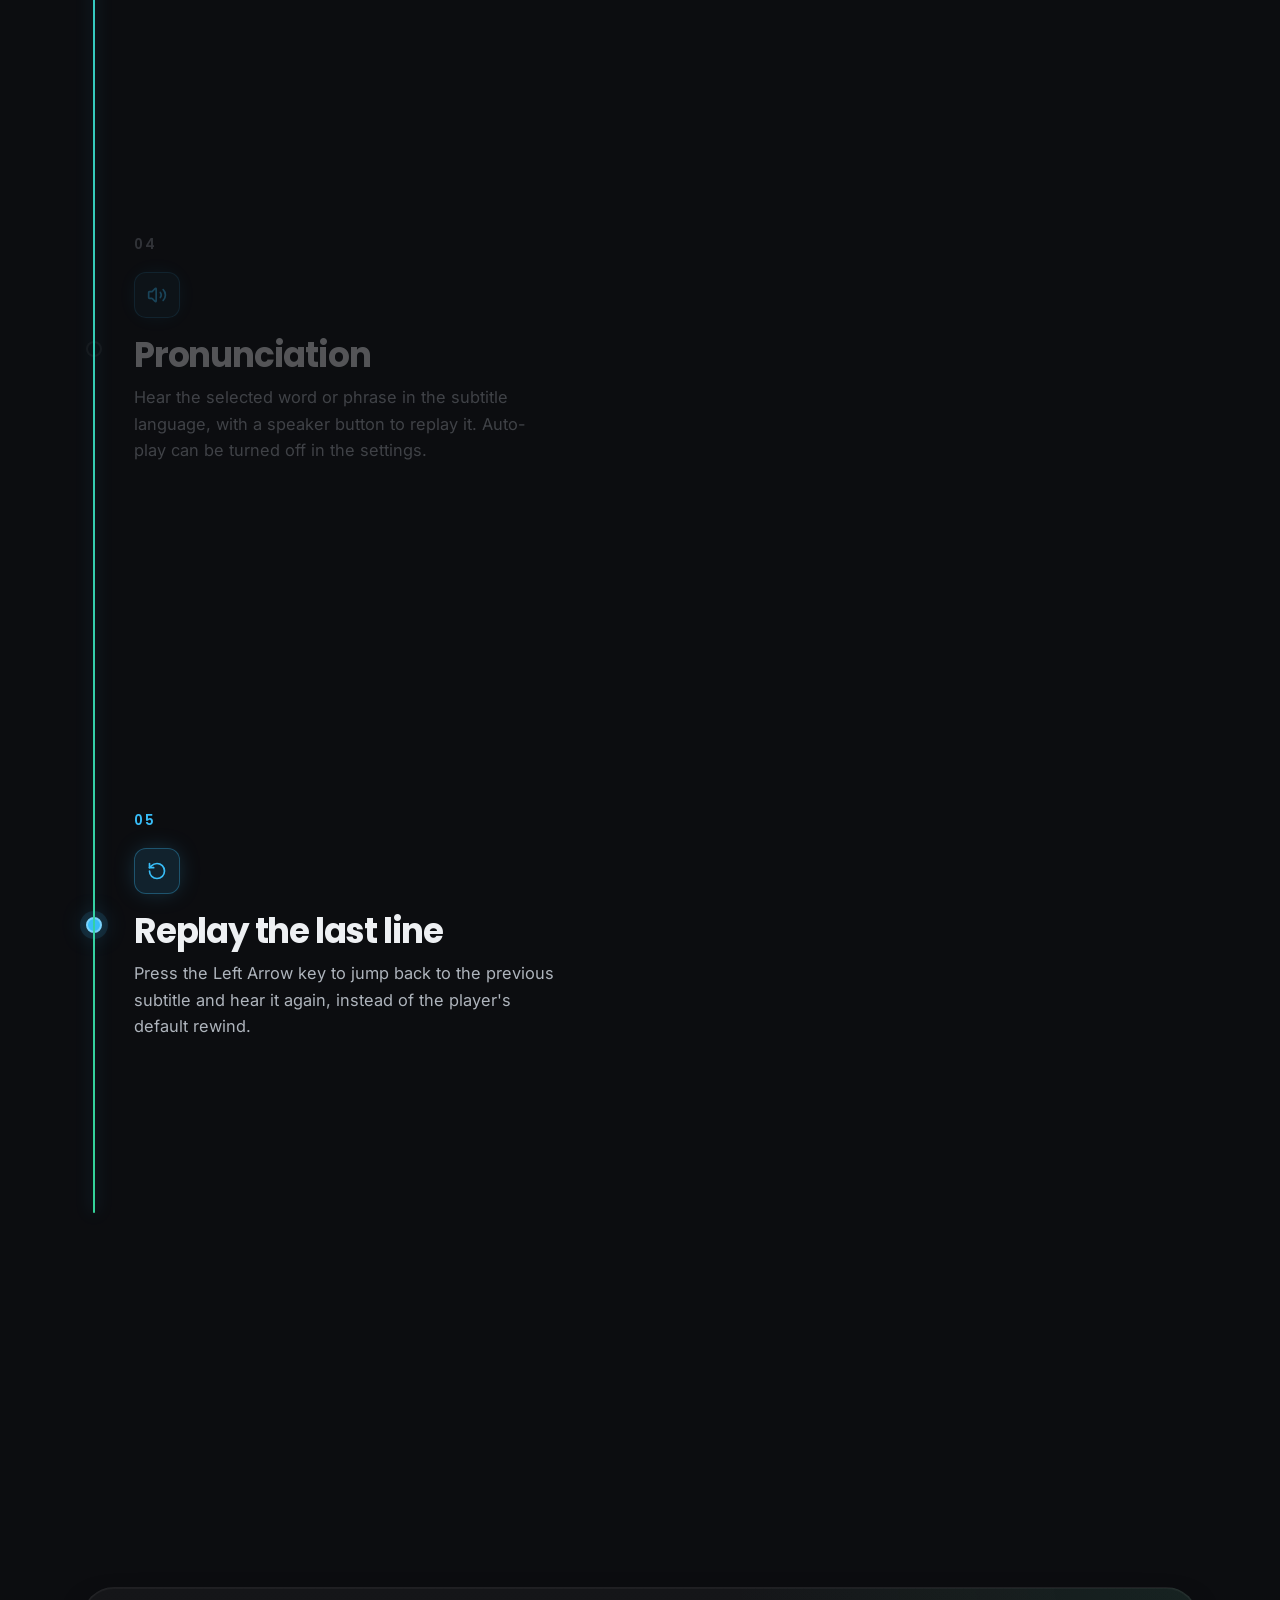
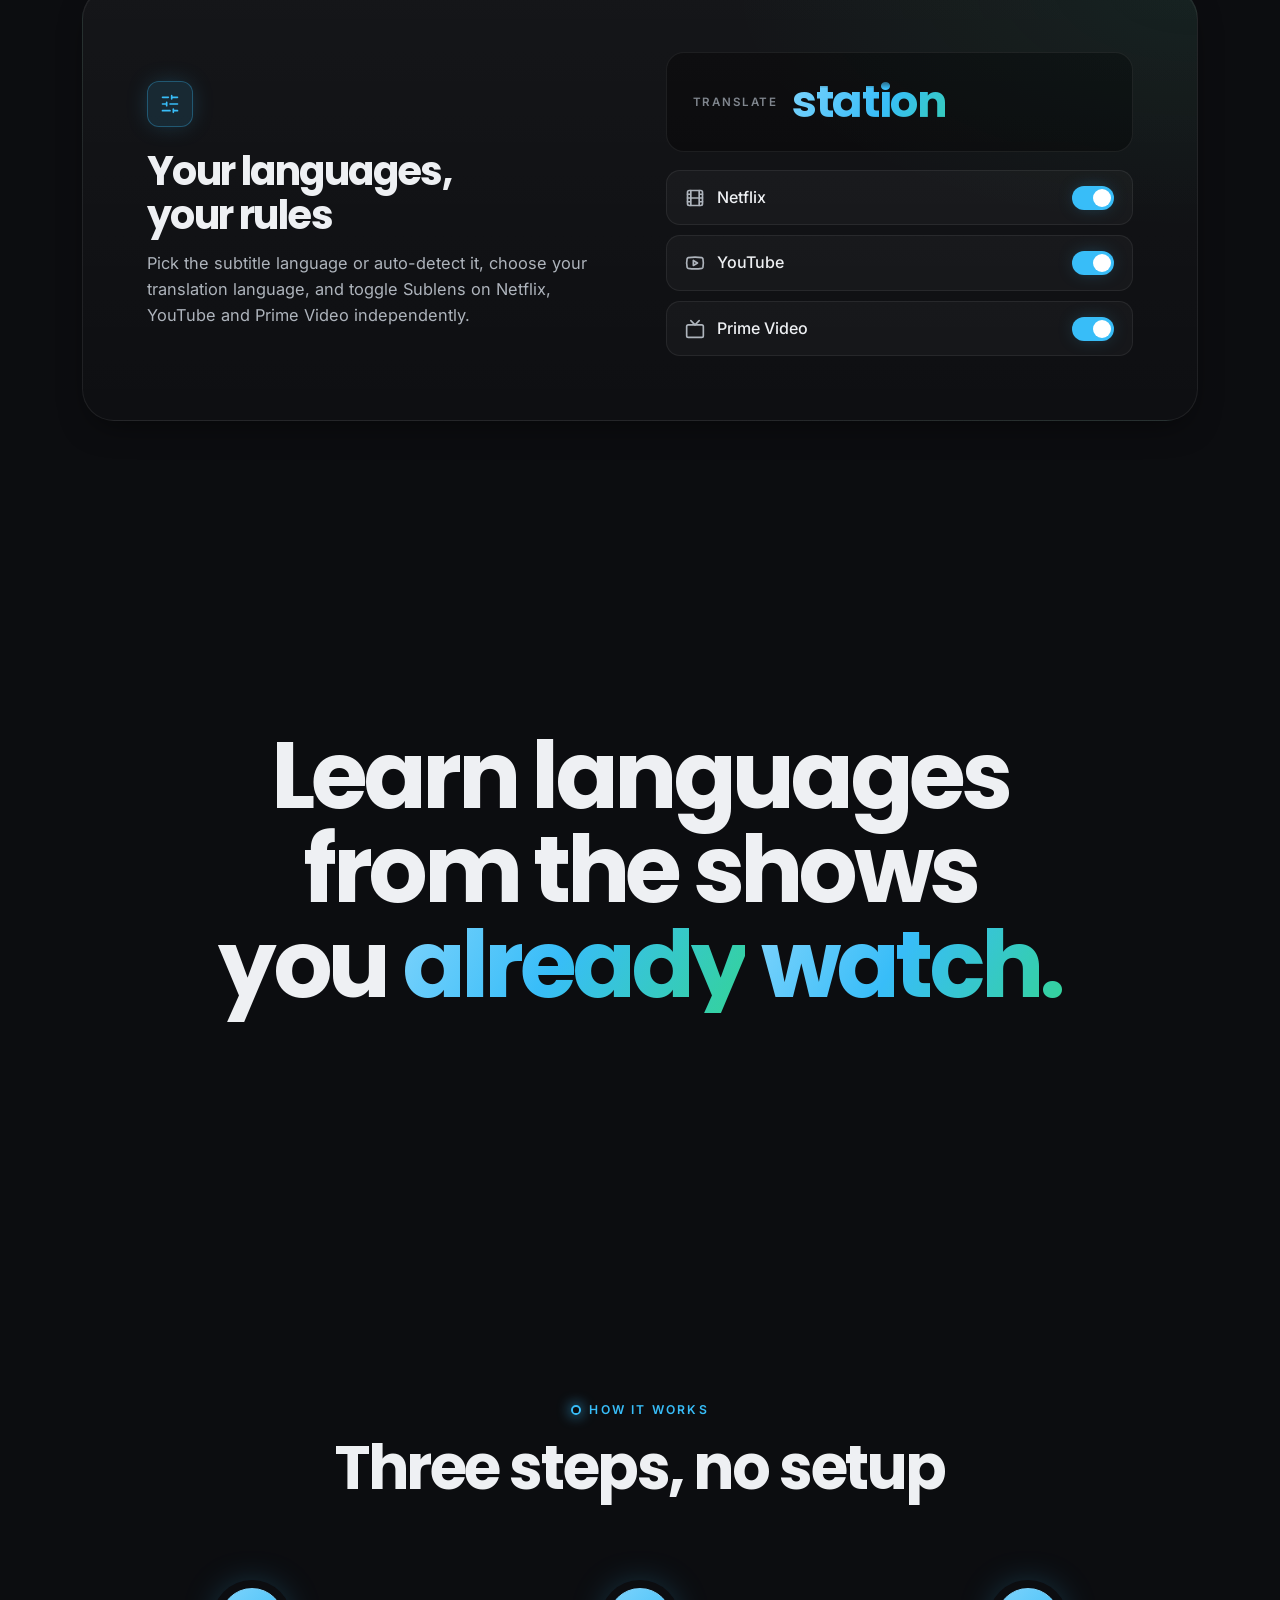
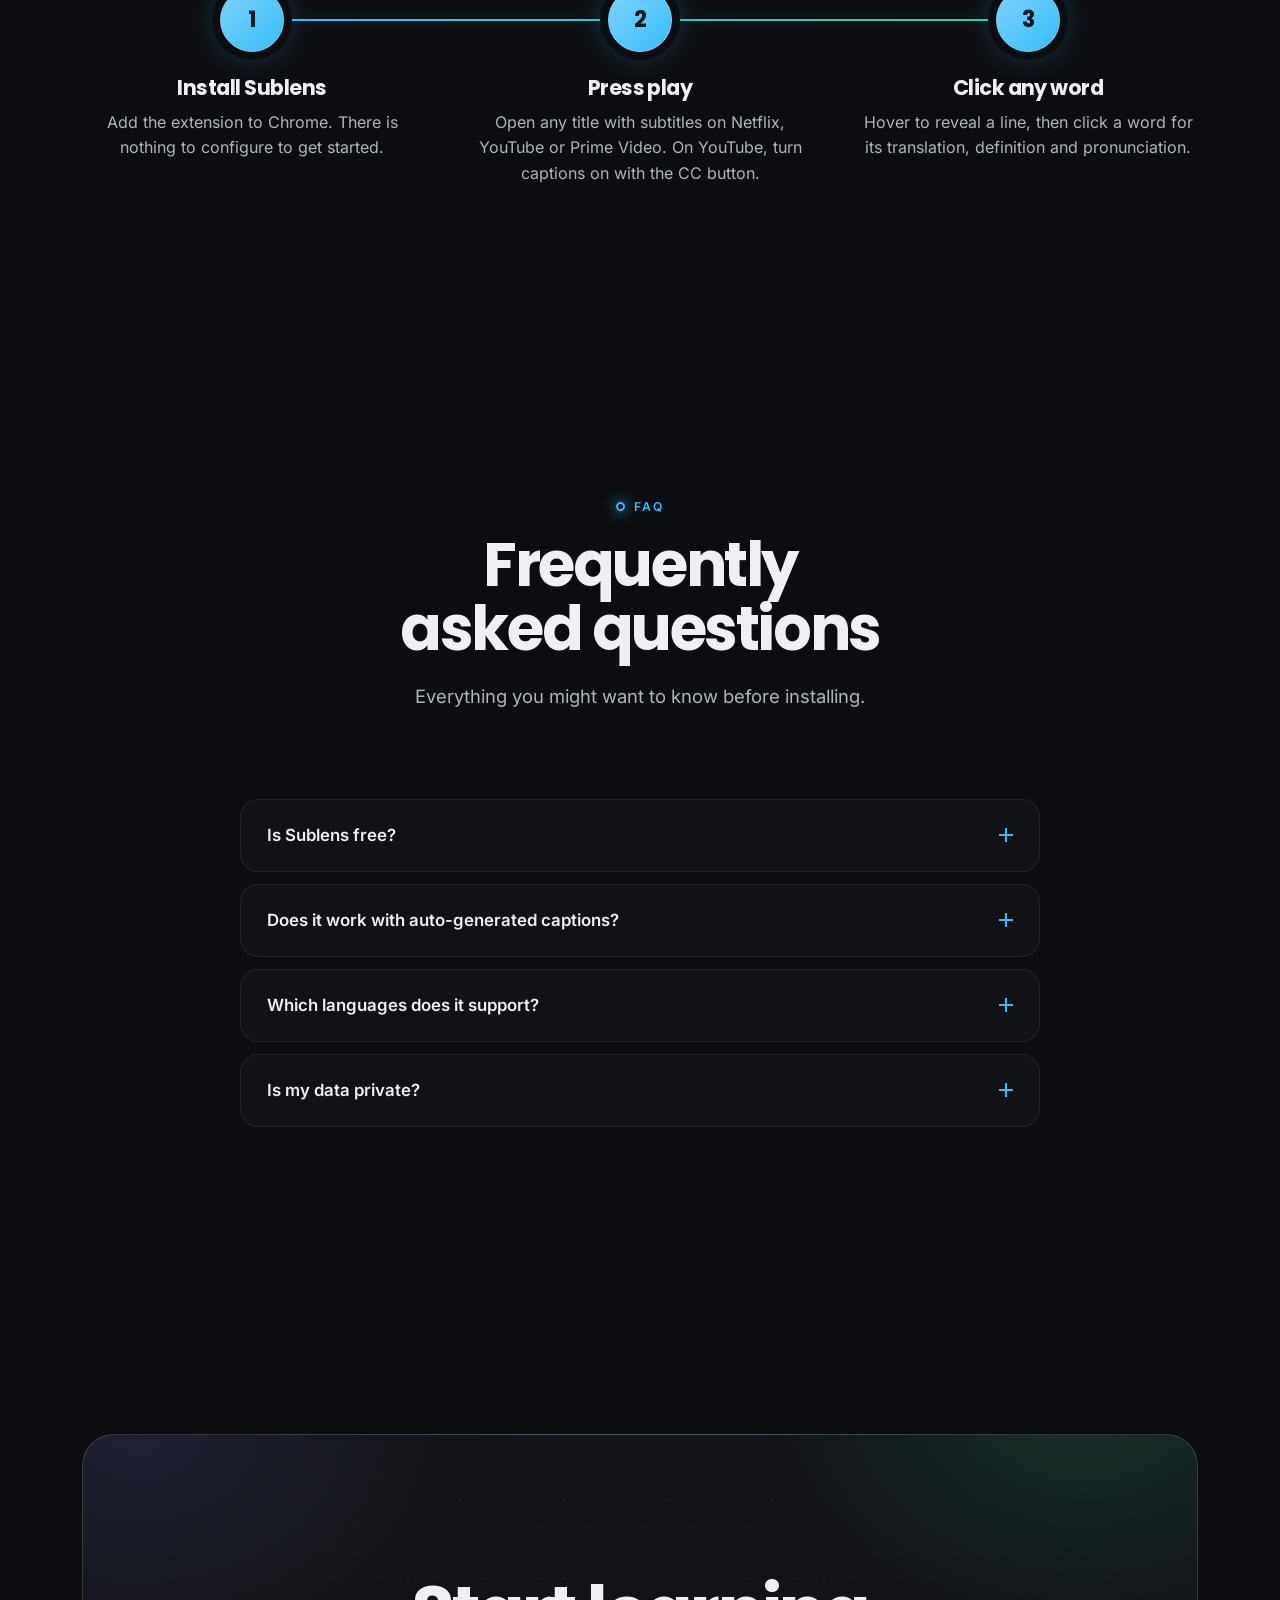
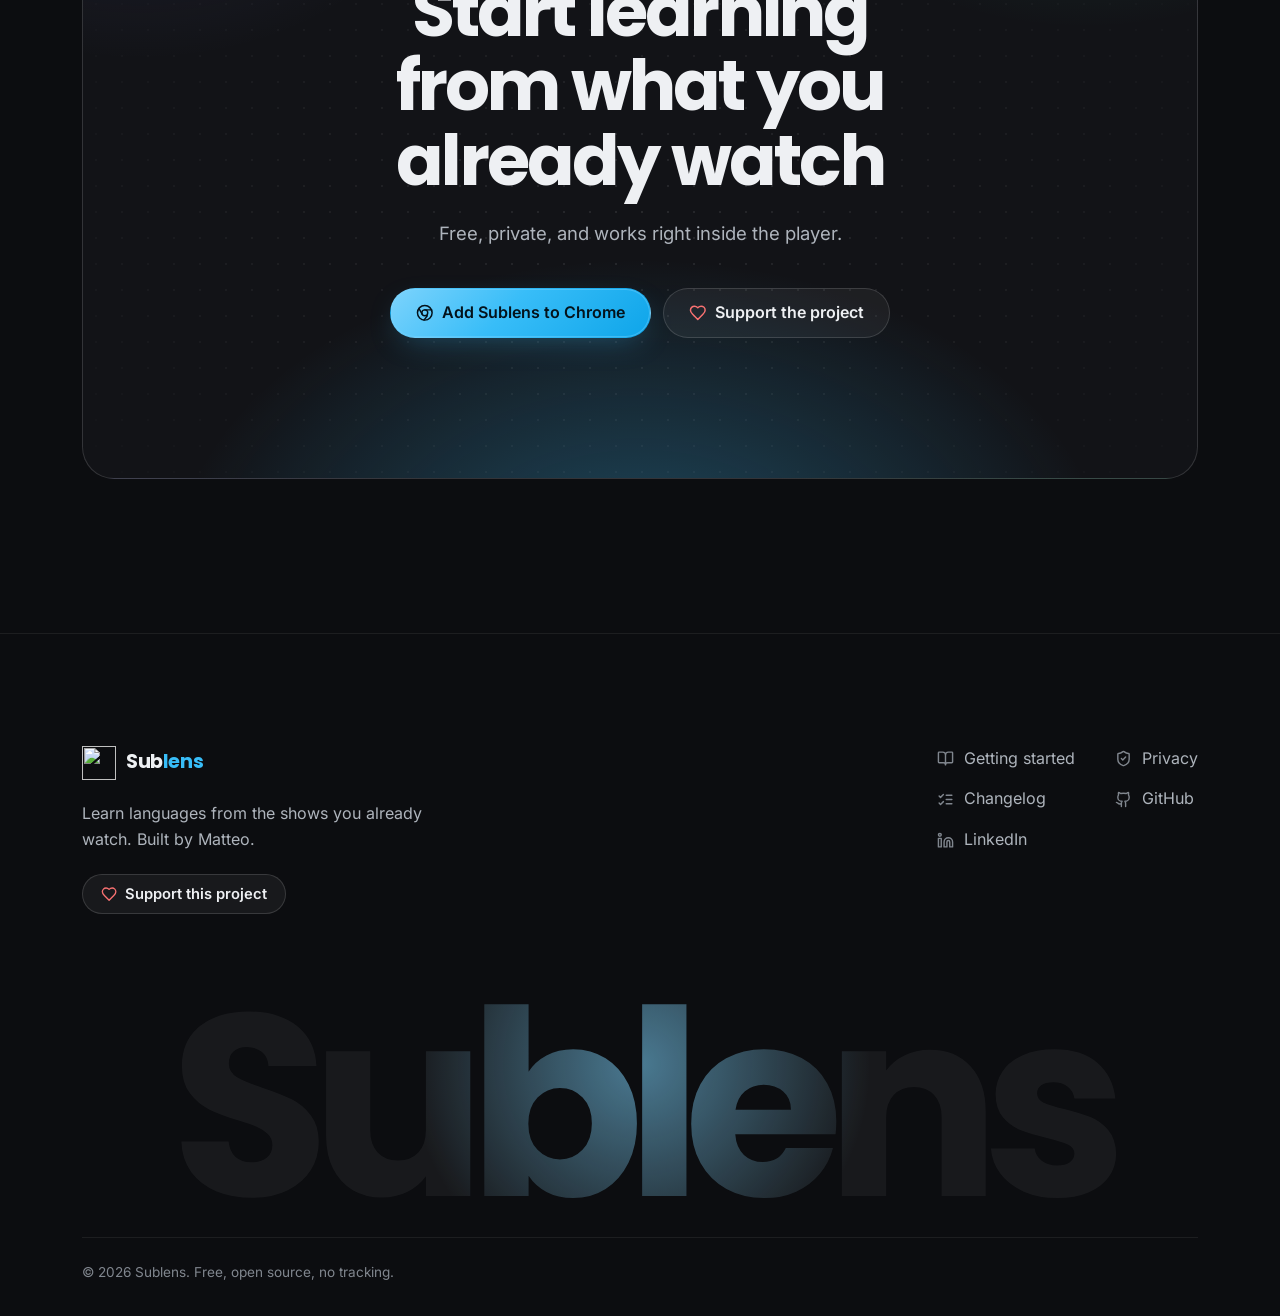
==== commit c98a2e8a: "rework: redesign the home page with lens hero and scroll story Rewrite site.css around new tokens an" ====
--- a/docs/index.html
+++ b/docs/index.html
@@ -15,7 +15,7 @@
     <meta name="author" content="Matteo Lucerni" />
     <meta name="robots" content="index, follow" />
     <meta name="googlebot" content="index, follow" />
-    <meta name="theme-color" content="#1a1b1e" />
+    <meta name="theme-color" content="#0c0d10" />
     <link rel="canonical" href="https://getsublens.com/" />
 
     <meta property="og:title" content="Sublens - Translate & Learn from Subtitles" />
@@ -37,10 +37,8 @@
     <meta name="twitter:image" content="https://getsublens.com/assets/icons/sublens-logo.png" />
 
     <link rel="icon" href="assets/icons/sublens-logo.png" type="image/png" />
-    <link rel="preconnect" href="https://fonts.googleapis.com" />
-    <link rel="preconnect" href="https://fonts.gstatic.com" crossorigin />
-    <link href="https://fonts.googleapis.com/css2?family=Poppins:wght@400;500;600;700&display=swap" rel="stylesheet" />
-    <link rel="stylesheet" href="https://cdnjs.cloudflare.com/ajax/libs/font-awesome/6.7.2/css/all.min.css" crossorigin="anonymous" />
+    <link rel="preload" href="assets/fonts/poppins-700-latin.woff2" as="font" type="font/woff2" crossorigin />
+    <link rel="preload" href="assets/fonts/inter-latin.woff2" as="font" type="font/woff2" crossorigin />
     <link rel="stylesheet" href="assets/css/site.css" />
 
     <script type="application/ld+json">
@@ -111,63 +109,37 @@
   <body>
     <div data-site-nav></div>
 
-    <main>
-      <section class="hero">
-        <div class="container hero-grid">
-          <div>
-            <span class="hero-badge fade-in"><i class="fas fa-circle-check"></i>Free, open source, no tracking</span>
-            <h1 class="fade-in delay-1">Sub<span class="gradient-text">lens</span></h1>
-            <p class="hero-tagline fade-in delay-1">Translate &amp; learn from subtitles</p>
-            <p class="hero-lead fade-in delay-2">
-              Blur subtitles until you want to read them, then click,
-              Ctrl/Cmd+click or drag-select any word for instant translation,
-              dictionary definitions and pronunciation.
-            </p>
-            <div class="hero-actions fade-in delay-3">
-              <a class="btn btn-primary btn-lg" data-link="store" target="_blank" rel="noopener noreferrer">
-                <i class="fab fa-chrome"></i>Add to Chrome
-              </a>
-              <a class="btn btn-ghost btn-lg" href="#how-it-works">How it works</a>
-            </div>
-            <div class="hero-platforms fade-in delay-4">
-              Works on
-              <span><i class="fas fa-film"></i>Netflix</span>
-              <span><i class="fab fa-youtube"></i>YouTube</span>
-              <span><i class="fab fa-amazon"></i>Prime Video</span>
-            </div>
-          </div>
-
-          <div class="demo fade-in delay-2" aria-hidden="true">
-            <div class="demo-scene"></div>
-            <span class="demo-label"><i class="fas fa-closed-captioning"></i>Spanish subtitles</span>
-            <div class="demo-stack">
-              <div class="demo-popup">
-                <div class="demo-popup-head">
-                  <span>estación</span>
-                  <i class="fas fa-volume-high"></i>
-                </div>
-                <div class="demo-translation">station</div>
-                <div class="demo-entries">
-                  <div><em>noun</em>station, season, stop</div>
-                </div>
-              </div>
-              <div class="demo-subtitle">
-                <span>¿Dónde está la <span class="demo-selected">estación</span> de tren?</span>
-                <span class="demo-line-blurred">Está al final de la calle.</span>
-              </div>
-            </div>
-            <div class="demo-controls">
-              <i class="fas fa-pause"></i>
-              <span class="demo-progress"></span>
-              <span>12:48</span>
-            </div>
-          </div>
-        </div>
-      </section>
-
-      <section class="section section-alt" id="features">
-        <div class="container">
-          <div class="section-head">
+    <main id="main">
+      <section class="hero" data-tone="blue">
+        <div class="hero-lens" data-lens data-lens-rows aria-hidden="true"></div>
+        <div class="container hero-content">
+          <span class="hero-badge"><svg class="icon" aria-hidden="true"><use href="assets/icons/sprite.svg#i-check" /></svg>Free, open source, no tracking</span>
+          <h1 class="hero-title" aria-label="Sublens"><span class="char" aria-hidden="true">S</span><span class="char" aria-hidden="true">u</span><span class="char" aria-hidden="true">b</span><span class="char" aria-hidden="true">l</span><span class="char" aria-hidden="true">e</span><span class="char" aria-hidden="true">n</span><span class="char" aria-hidden="true">s</span></h1>
+          <p class="hero-tagline">Translate &amp; learn from subtitles</p>
+          <p class="hero-lead">
+            Blur subtitles until you want to read them, then click,
+            Ctrl/Cmd+click or drag-select any word for instant translation,
+            dictionary definitions and pronunciation.
+          </p>
+          <div class="hero-actions">
+            <a class="btn btn-primary btn-lg" data-link="store" data-magnetic target="_blank" rel="noopener noreferrer">
+              <svg class="icon" aria-hidden="true"><use href="assets/icons/sprite.svg#i-chrome" /></svg>Add to Chrome
+            </a>
+            <a class="btn btn-ghost btn-lg" href="#how-it-works">How it works</a>
+          </div>
+          <div class="hero-platforms">
+            Works on
+            <span><svg class="icon" aria-hidden="true"><use href="assets/icons/sprite.svg#i-film" /></svg>Netflix</span>
+            <span><svg class="icon" aria-hidden="true"><use href="assets/icons/sprite.svg#i-youtube" /></svg>YouTube</span>
+            <span><svg class="icon" aria-hidden="true"><use href="assets/icons/sprite.svg#i-tv" /></svg>Prime Video</span>
+          </div>
+        </div>
+        <a class="scroll-cue" href="#features">Scroll</a>
+      </section>
+
+      <section class="section story" id="features" data-tone="green">
+        <div class="container">
+          <div class="section-head" data-reveal>
             <span class="eyebrow">Features</span>
             <h2 class="section-title">Everything you need to learn while watching</h2>
             <p class="section-subtitle">
@@ -175,102 +147,175 @@
               lesson, without leaving the player.
             </p>
           </div>
-          <div class="grid grid-3">
-            <article class="card">
-              <div class="card-icon"><i class="fas fa-eye-slash"></i></div>
-              <h3>Subtitle blur</h3>
-              <p>
-                Turn on subtitle blur to test your listening first (off by
-                default). Hover a line to reveal it when you need help.
-              </p>
-            </article>
-            <article class="card">
-              <div class="card-icon"><i class="fas fa-language"></i></div>
-              <h3>Click to translate</h3>
-              <p>
-                Click a word for its translation and dictionary entry,
-                Ctrl/Cmd+click to add more words, or click-and-drag to select a
-                whole phrase.
-              </p>
-            </article>
-            <article class="card">
-              <div class="card-icon"><i class="fas fa-volume-high"></i></div>
-              <h3>Pronunciation</h3>
-              <p>
-                Hear the selected word or phrase in the subtitle language, with
-                a speaker button to replay it. Auto-play can be turned off in
-                the settings.
-              </p>
-            </article>
-            <article class="card">
-              <div class="card-icon"><i class="fas fa-pause"></i></div>
-              <h3>Auto-pause on hover</h3>
-              <p>
-                Hovering a subtitle pauses the video so you have time to read,
-                and pausing reveals every blurred line at once.
-              </p>
-            </article>
-            <article class="card">
-              <div class="card-icon"><i class="fas fa-arrow-rotate-left"></i></div>
-              <h3>Replay the last line</h3>
-              <p>
-                Press the Left Arrow key to jump back to the previous subtitle
-                and hear it again, instead of the player's default rewind.
-              </p>
-            </article>
-            <article class="card">
-              <div class="card-icon"><i class="fas fa-sliders"></i></div>
-              <h3>Your languages, your rules</h3>
+
+          <div class="story-grid" data-story>
+            <div class="story-visual">
+              <div class="story-stage-wrap">
+                <div class="story-stage" data-step="3" aria-hidden="true">
+                  <div class="player">
+                    <div class="player-scene"><span class="scene-sun"></span><span class="scene-hills"></span></div>
+                    <span class="player-label"><svg class="icon"><use href="assets/icons/sprite.svg#i-captions" /></svg>Spanish subtitles</span>
+                    <span class="player-counter"><b data-story-counter>03</b>&nbsp;/ 05</span>
+                    <div class="player-center">
+                      <span class="pc pc-pause"><svg class="icon icon-fill"><use href="assets/icons/sprite.svg#i-pause" /></svg></span>
+                      <span class="pc pc-rewind"><svg class="icon"><use href="assets/icons/sprite.svg#i-rewind" /></svg></span>
+                    </div>
+                    <div class="player-subs">
+                      <div class="popup">
+                        <div class="popup-head">
+                          <span>estación</span>
+                          <span class="popup-audio"><span class="bars"><i></i><i></i><i></i><i></i><i></i></span><svg class="icon"><use href="assets/icons/sprite.svg#i-volume" /></svg></span>
+                        </div>
+                        <div class="popup-translation">station</div>
+                        <div class="popup-entries"><em>noun</em>station, season, stop</div>
+                      </div>
+                      <p class="sub sub-prev">Perdone, una pregunta.</p>
+                      <p class="sub sub-main">¿Dónde está la <span class="sub-word">estación</span> de tren?</p>
+                      <p class="sub sub-next">Está al final de la calle.</p>
+                    </div>
+                    <span class="player-cursor"><svg class="icon"><use href="assets/icons/sprite.svg#i-pointer" /></svg></span>
+                    <span class="player-key"><svg class="icon"><use href="assets/icons/sprite.svg#i-arrow-left" /></svg></span>
+                    <div class="player-controls">
+                      <span class="pcl-toggle">
+                        <svg class="icon icon-fill pcl-pause"><use href="assets/icons/sprite.svg#i-pause" /></svg>
+                        <svg class="icon icon-fill pcl-play"><use href="assets/icons/sprite.svg#i-play" /></svg>
+                      </span>
+                      <span class="player-progress"><i></i></span>
+                      <span class="player-time"><span>12:48</span><span>12:44</span></span>
+                    </div>
+                  </div>
+                </div>
+              </div>
+            </div>
+
+            <ol class="story-steps">
+              <li class="story-step" data-story-step>
+                <span class="story-step-index">01</span>
+                <span class="card-icon"><svg class="icon" aria-hidden="true"><use href="assets/icons/sprite.svg#i-eye-off" /></svg></span>
+                <h3>Subtitle blur</h3>
+                <p>
+                  Turn on subtitle blur to test your listening first (off by
+                  default). Hover a line to reveal it when you need help.
+                </p>
+              </li>
+              <li class="story-step" data-story-step>
+                <span class="story-step-index">02</span>
+                <span class="card-icon"><svg class="icon" aria-hidden="true"><use href="assets/icons/sprite.svg#i-pause" /></svg></span>
+                <h3>Auto-pause on hover</h3>
+                <p>
+                  Hovering a subtitle pauses the video so you have time to read,
+                  and pausing reveals every blurred line at once.
+                </p>
+              </li>
+              <li class="story-step" data-story-step>
+                <span class="story-step-index">03</span>
+                <span class="card-icon"><svg class="icon" aria-hidden="true"><use href="assets/icons/sprite.svg#i-languages" /></svg></span>
+                <h3>Click to translate</h3>
+                <p>
+                  Click a word for its translation and dictionary entry,
+                  Ctrl/Cmd+click to add more words, or click-and-drag to select a
+                  whole phrase.
+                </p>
+              </li>
+              <li class="story-step" data-story-step>
+                <span class="story-step-index">04</span>
+                <span class="card-icon"><svg class="icon" aria-hidden="true"><use href="assets/icons/sprite.svg#i-volume" /></svg></span>
+                <h3>Pronunciation</h3>
+                <p>
+                  Hear the selected word or phrase in the subtitle language, with
+                  a speaker button to replay it. Auto-play can be turned off in
+                  the settings.
+                </p>
+              </li>
+              <li class="story-step" data-story-step>
+                <span class="story-step-index">05</span>
+                <span class="card-icon"><svg class="icon" aria-hidden="true"><use href="assets/icons/sprite.svg#i-rewind" /></svg></span>
+                <h3>Replay the last line</h3>
+                <p>
+                  Press the Left Arrow key to jump back to the previous subtitle
+                  and hear it again, instead of the player's default rewind.
+                </p>
+              </li>
+            </ol>
+          </div>
+        </div>
+      </section>
+
+      <section class="section section-tight" data-tone="green">
+        <div class="container">
+          <article class="bento spotlight" data-reveal>
+            <div class="bento-copy">
+              <span class="card-icon"><svg class="icon" aria-hidden="true"><use href="assets/icons/sprite.svg#i-sliders" /></svg></span>
+              <h3 class="bento-title">Your languages, your rules</h3>
               <p>
                 Pick the subtitle language or auto-detect it, choose your
                 translation language, and toggle Sublens on Netflix, YouTube
                 and Prime Video independently.
               </p>
-            </article>
-          </div>
-        </div>
-      </section>
-
-      <section class="section" id="how-it-works">
-        <div class="container">
-          <div class="section-head">
+            </div>
+            <div class="bento-visual" aria-hidden="true">
+              <div class="word-roll">
+                <span class="word-roll-label">Translate</span>
+                <span class="word-roll-window">
+                  <span class="word-roll-track"><span>station</span><span>estación</span><span>gare</span><span>Bahnhof</span><span>stazione</span><span>estação</span><span>station</span></span>
+                </span>
+              </div>
+              <div class="toggles">
+                <div class="toggle-row"><svg class="icon"><use href="assets/icons/sprite.svg#i-film" /></svg>Netflix<span class="switch"></span></div>
+                <div class="toggle-row"><svg class="icon"><use href="assets/icons/sprite.svg#i-youtube" /></svg>YouTube<span class="switch"></span></div>
+                <div class="toggle-row"><svg class="icon"><use href="assets/icons/sprite.svg#i-tv" /></svg>Prime Video<span class="switch"></span></div>
+              </div>
+            </div>
+          </article>
+        </div>
+      </section>
+
+      <section class="section statement" data-tone="violet">
+        <div class="container">
+          <p class="statement-text" data-words data-accent="6 7">Learn languages from the shows you already watch.</p>
+        </div>
+      </section>
+
+      <section class="section" id="how-it-works" data-tone="blue">
+        <div class="container">
+          <div class="section-head" data-reveal>
             <span class="eyebrow">How it works</span>
             <h2 class="section-title">Three steps, no setup</h2>
           </div>
-          <div class="grid grid-3">
-            <div class="step">
-              <div class="step-number">1</div>
+          <ol class="steps" data-steps>
+            <li class="step">
+              <span class="step-number">1</span>
               <h3>Install Sublens</h3>
               <p>Add the extension to Chrome. There is nothing to configure to get started.</p>
-            </div>
-            <div class="step">
-              <div class="step-number">2</div>
+            </li>
+            <li class="step">
+              <span class="step-number">2</span>
               <h3>Press play</h3>
               <p>
                 Open any title with subtitles on Netflix, YouTube or Prime
                 Video. On YouTube, turn captions on with the CC button.
               </p>
-            </div>
-            <div class="step">
-              <div class="step-number">3</div>
+            </li>
+            <li class="step">
+              <span class="step-number">3</span>
               <h3>Click any word</h3>
               <p>
                 Hover to reveal a line, then click a word for its translation,
                 definition and pronunciation.
               </p>
-            </div>
-          </div>
-        </div>
-      </section>
-
-      <section class="section section-alt" id="faq">
-        <div class="container">
-          <div class="section-head">
+            </li>
+          </ol>
+        </div>
+      </section>
+
+      <section class="section" id="faq" data-tone="green">
+        <div class="container">
+          <div class="section-head" data-reveal>
             <span class="eyebrow">FAQ</span>
             <h2 class="section-title">Frequently asked questions</h2>
             <p class="section-subtitle">Everything you might want to know before installing.</p>
           </div>
-          <div class="faq-list">
+          <div class="faq-list" data-reveal-group>
             <details class="faq-item">
               <summary>Is Sublens free?</summary>
               <p>
@@ -315,17 +360,27 @@
         </div>
       </section>
 
-      <section class="section cta">
-        <div class="container">
-          <h2 class="section-title">Start learning from what you already watch</h2>
-          <p class="section-subtitle">Free, private, and works right inside the player.</p>
-          <div class="cta-actions">
-            <a class="btn btn-primary btn-lg" data-link="store" target="_blank" rel="noopener noreferrer">
-              <i class="fab fa-chrome"></i>Add Sublens to Chrome
-            </a>
-            <button type="button" class="btn btn-soft btn-lg" data-support-open aria-haspopup="dialog">
-              <i class="fas fa-heart"></i>Support the project
-            </button>
+      <section class="section" data-tone="blue">
+        <div class="container">
+          <div class="cta-panel" data-iris>
+            <div class="iris" aria-hidden="true">
+              <span class="iris-core"></span>
+              <span class="iris-ring"></span>
+              <span class="iris-ring"></span>
+              <span class="iris-shutter"></span>
+            </div>
+            <div class="cta-inner">
+              <h2 class="section-title">Start learning from what you already watch</h2>
+              <p class="section-subtitle">Free, private, and works right inside the player.</p>
+              <div class="cta-actions">
+                <a class="btn btn-primary btn-lg" data-link="store" data-magnetic target="_blank" rel="noopener noreferrer">
+                  <svg class="icon" aria-hidden="true"><use href="assets/icons/sprite.svg#i-chrome" /></svg>Add Sublens to Chrome
+                </a>
+                <button type="button" class="btn btn-soft btn-lg" data-support-open aria-haspopup="dialog">
+                  <svg class="icon" aria-hidden="true"><use href="assets/icons/sprite.svg#i-heart" /></svg>Support the project
+                </button>
+              </div>
+            </div>
           </div>
         </div>
       </section>
@@ -337,5 +392,6 @@
     <script src="assets/js/layout.js" defer></script>
     <script src="assets/js/support-modal.js" defer></script>
     <script src="assets/js/feedback-widget.js" defer></script>
+    <script src="assets/js/motion.js" defer></script>
   </body>
 </html>
--- a/docs/assets/css/site.css
+++ b/docs/assets/css/site.css
@@ -1,62 +1,150 @@
+@font-face {
+  font-family: "Inter";
+  font-style: normal;
+  font-weight: 100 900;
+  font-display: swap;
+  src: url("../fonts/inter-latin-ext.woff2") format("woff2");
+  unicode-range: U+0100-02BA, U+02BD-02C5, U+02C7-02CC, U+02CE-02D7, U+02DD-02FF, U+0304, U+0308, U+0329, U+1D00-1DBF, U+1E00-1E9F, U+1EF2-1EFF, U+2020, U+20A0-20AB, U+20AD-20C0, U+2113, U+2C60-2C7F, U+A720-A7FF;
+}
+
+@font-face {
+  font-family: "Inter";
+  font-style: normal;
+  font-weight: 100 900;
+  font-display: swap;
+  src: url("../fonts/inter-latin.woff2") format("woff2");
+  unicode-range: U+0000-00FF, U+0131, U+0152-0153, U+02BB-02BC, U+02C6, U+02DA, U+02DC, U+0304, U+0308, U+0329, U+2000-206F, U+20AC, U+2122, U+2191, U+2193, U+2212, U+2215, U+FEFF, U+FFFD;
+}
+
+@font-face {
+  font-family: "Poppins";
+  font-style: normal;
+  font-weight: 600;
+  font-display: swap;
+  src: url("../fonts/poppins-600-latin-ext.woff2") format("woff2");
+  unicode-range: U+0100-02BA, U+02BD-02C5, U+02C7-02CC, U+02CE-02D7, U+02DD-02FF, U+0304, U+0308, U+0329, U+1D00-1DBF, U+1E00-1E9F, U+1EF2-1EFF, U+2020, U+20A0-20AB, U+20AD-20C0, U+2113, U+2C60-2C7F, U+A720-A7FF;
+}
+
+@font-face {
+  font-family: "Poppins";
+  font-style: normal;
+  font-weight: 600;
+  font-display: swap;
+  src: url("../fonts/poppins-600-latin.woff2") format("woff2");
+  unicode-range: U+0000-00FF, U+0131, U+0152-0153, U+02BB-02BC, U+02C6, U+02DA, U+02DC, U+0304, U+0308, U+0329, U+2000-206F, U+20AC, U+2122, U+2191, U+2193, U+2212, U+2215, U+FEFF, U+FFFD;
+}
+
+@font-face {
+  font-family: "Poppins";
+  font-style: normal;
+  font-weight: 700;
+  font-display: swap;
+  src: url("../fonts/poppins-700-latin-ext.woff2") format("woff2");
+  unicode-range: U+0100-02BA, U+02BD-02C5, U+02C7-02CC, U+02CE-02D7, U+02DD-02FF, U+0304, U+0308, U+0329, U+1D00-1DBF, U+1E00-1E9F, U+1EF2-1EFF, U+2020, U+20A0-20AB, U+20AD-20C0, U+2113, U+2C60-2C7F, U+A720-A7FF;
+}
+
+@font-face {
+  font-family: "Poppins";
+  font-style: normal;
+  font-weight: 700;
+  font-display: swap;
+  src: url("../fonts/poppins-700-latin.woff2") format("woff2");
+  unicode-range: U+0000-00FF, U+0131, U+0152-0153, U+02BB-02BC, U+02C6, U+02DA, U+02DC, U+0304, U+0308, U+0329, U+2000-206F, U+20AC, U+2122, U+2191, U+2193, U+2212, U+2215, U+FEFF, U+FFFD;
+}
+
 :root {
-  --bg-deep: #141517;
-  --bg: #1a1b1e;
-  --bg-raised: #202124;
-  --surface: #292a2d;
-  --surface-2: #35363a;
-  --border: rgba(255, 255, 255, 0.08);
-  --border-strong: rgba(255, 255, 255, 0.16);
-  --text: #e8eaed;
-  --text-2: #b1b6bc;
-  --text-3: #80868b;
+  color-scheme: dark;
+
+  --bg-deep: #08090b;
+  --bg: #0c0d10;
+  --bg-raised: #121317;
+  --surface: #17181c;
+  --surface-2: #1f2025;
+  --surface-3: #2a2b31;
+
+  --border: rgba(255, 255, 255, 0.07);
+  --border-strong: rgba(255, 255, 255, 0.14);
+
+  --text: #eef0f3;
+  --text-2: #aeb4bc;
+  --text-3: #80868e;
+
   --accent: #38bdf8;
+  --accent-light: #7dd3fc;
   --accent-strong: #0ea5e9;
-  --accent-soft: rgba(56, 189, 248, 0.14);
+  --accent-soft: rgba(56, 189, 248, 0.12);
   --accent-line: rgba(56, 189, 248, 0.32);
-  --accent-glow: rgba(56, 189, 248, 0.28);
+  --accent-glow: rgba(56, 189, 248, 0.35);
+  --on-accent: #04121b;
+
   --green: #34d399;
-  --green-soft: rgba(52, 211, 153, 0.14);
-  --green-line: rgba(52, 211, 153, 0.32);
+  --green-soft: rgba(52, 211, 153, 0.12);
+  --green-line: rgba(52, 211, 153, 0.3);
   --amber: #fbbf24;
-  --amber-soft: rgba(251, 191, 36, 0.14);
-  --amber-line: rgba(251, 191, 36, 0.32);
-  --on-accent: #06131c;
-  --radius: 8px;
-  --radius-lg: 14px;
-  --shadow-card: 0 0 0 1px rgba(255, 255, 255, 0.03), 0 2px 8px rgba(0, 0, 0, 0.25), 0 12px 32px rgba(0, 0, 0, 0.35);
-  --shadow-hover: 0 6px 22px rgba(0, 0, 0, 0.45);
+  --amber-soft: rgba(251, 191, 36, 0.12);
+  --amber-line: rgba(251, 191, 36, 0.3);
+  --red: #f87171;
+
+  --radius: 10px;
+  --radius-lg: 18px;
+  --radius-xl: 32px;
+
+  --shadow-card: 0 1px 0 rgba(255, 255, 255, 0.04) inset, 0 12px 32px -12px rgba(0, 0, 0, 0.6);
+  --shadow-hover: 0 18px 44px -14px rgba(0, 0, 0, 0.7);
+
   --ease: cubic-bezier(0.4, 0, 0.2, 1);
-  --font: "Poppins", -apple-system, BlinkMacSystemFont, "Segoe UI", Roboto, sans-serif;
-  --container: 1120px;
+  --ease-out: cubic-bezier(0.16, 1, 0.3, 1);
+  --ease-in-out: cubic-bezier(0.65, 0, 0.35, 1);
+
+  --font-display: "Poppins", "Inter", ui-sans-serif, system-ui, sans-serif;
+  --font-body: "Inter", ui-sans-serif, system-ui, -apple-system, "Segoe UI", Roboto, sans-serif;
+
+  --container: 1180px;
   --container-narrow: 760px;
-  --nav-height: 72px;
-  color-scheme: dark;
+  --gutter: clamp(16px, 4vw, 32px);
+  --nav-h: 72px;
 }
 
 *,
 *::before,
 *::after {
   box-sizing: border-box;
+  margin: 0;
+  padding: 0;
 }
 
 html {
-  scroll-behavior: smooth;
-  scroll-padding-top: calc(var(--nav-height) + 16px);
+  scroll-padding-top: calc(var(--nav-h) + 16px);
+  -webkit-text-size-adjust: 100%;
 }
 
 body {
-  margin: 0;
-  font-family: var(--font);
+  min-height: 100vh;
+  overflow-x: clip;
+  font-family: var(--font-body);
+  font-size: 1rem;
   line-height: 1.6;
   color: var(--text);
   background: var(--bg);
-  overflow-x: hidden;
   -webkit-font-smoothing: antialiased;
-}
-
-img {
+  -moz-osx-font-smoothing: grayscale;
+  text-rendering: optimizeLegibility;
+}
+
+body::after {
+  content: "";
+  position: fixed;
+  inset: 0;
+  z-index: 2147483000;
+  pointer-events: none;
+  opacity: 0.045;
+  background-image: url("data:image/svg+xml,%3Csvg xmlns='http://www.w3.org/2000/svg' width='180' height='180'%3E%3Cfilter id='n'%3E%3CfeTurbulence type='fractalNoise' baseFrequency='.8' numOctaves='3' stitchTiles='stitch'/%3E%3CfeColorMatrix type='saturate' values='0'/%3E%3C/filter%3E%3Crect width='100%25' height='100%25' filter='url(%23n)'/%3E%3C/svg%3E");
+}
+
+img,
+svg {
+  display: block;
   max-width: 100%;
-  height: auto;
 }
 
 a {
@@ -66,151 +154,301 @@
 }
 
 a:hover {
-  color: #7dd3fc;
+  color: var(--accent-light);
+}
+
+button {
+  font: inherit;
+  color: inherit;
 }
 
 h1,
 h2,
 h3 {
-  margin: 0;
-  line-height: 1.2;
-  letter-spacing: -0.02em;
+  font-family: var(--font-display);
+  font-weight: 700;
+  line-height: 1.12;
+  letter-spacing: -0.03em;
+  text-wrap: balance;
 }
 
 p {
-  margin: 0;
-}
-
-code,
+  text-wrap: pretty;
+}
+
+code {
+  padding: 0.12em 0.45em;
+  font-family: ui-monospace, SFMono-Regular, Menlo, Consolas, monospace;
+  font-size: 0.88em;
+  color: var(--accent-light);
+  background: var(--accent-soft);
+  border: 1px solid var(--accent-line);
+  border-radius: 6px;
+}
+
 kbd {
-  font-family: ui-monospace, SFMono-Regular, Consolas, monospace;
-  font-size: 0.86em;
+  display: inline-block;
+  min-width: 1.7em;
+  padding: 0.05em 0.45em;
+  font-family: var(--font-body);
+  font-size: 0.85em;
+  font-weight: 600;
+  text-align: center;
   color: var(--text);
-  background: var(--surface-2);
+  background: linear-gradient(var(--surface-2), var(--surface));
   border: 1px solid var(--border-strong);
-  border-radius: 5px;
-  padding: 1px 6px;
-}
-
-kbd {
-  border-bottom-width: 2px;
+  border-radius: 6px;
+  box-shadow: 0 2px 0 var(--bg-deep);
 }
 
 :focus-visible {
   outline: 2px solid var(--accent);
-  outline-offset: 2px;
+  outline-offset: 3px;
+  border-radius: 6px;
+}
+
+::selection {
+  color: var(--on-accent);
+  background: var(--accent);
+}
+
+.icon {
+  width: 1em;
+  height: 1em;
+  flex-shrink: 0;
+  fill: none;
+  stroke: currentColor;
+  stroke-width: 2;
+  stroke-linecap: round;
+  stroke-linejoin: round;
+}
+
+.icon-fill {
+  fill: currentColor;
+  stroke: none;
+}
+
+.visually-hidden {
+  position: absolute;
+  width: 1px;
+  height: 1px;
+  overflow: hidden;
+  clip-path: inset(50%);
+  white-space: nowrap;
+}
+
+.skip-link {
+  position: fixed;
+  top: 12px;
+  left: 12px;
+  z-index: 3000;
+  padding: 10px 16px;
+  font-weight: 600;
+  color: var(--on-accent);
+  background: var(--accent);
+  border-radius: 999px;
+  transform: translateY(-160%);
+  transition: transform 0.25s var(--ease-out);
+}
+
+.skip-link:focus {
+  color: var(--on-accent);
+  transform: none;
 }
 
 .container {
   width: 100%;
   max-width: var(--container);
-  margin: 0 auto;
-  padding: 0 20px;
+  margin-inline: auto;
+  padding-inline: var(--gutter);
 }
 
 .container-narrow {
   max-width: var(--container-narrow);
 }
 
+.muted {
+  color: var(--text-3);
+}
+
 .gradient-text {
-  background: linear-gradient(135deg, #7dd3fc 0%, var(--accent) 45%, var(--accent-strong) 100%);
+  color: var(--accent);
+  background: linear-gradient(120deg, var(--accent-light) 0%, var(--accent) 45%, var(--green) 100%);
   -webkit-background-clip: text;
   background-clip: text;
   -webkit-text-fill-color: transparent;
 }
 
-.muted {
-  color: var(--text-3);
+.atmosphere {
+  position: fixed;
+  inset: 0;
+  z-index: -1;
+  pointer-events: none;
+}
+
+.atmosphere > div {
+  position: absolute;
+  inset: 0;
+  opacity: 0;
+  transition: opacity 1.2s var(--ease);
+}
+
+.atmosphere > div:nth-child(1) {
+  background:
+    radial-gradient(60% 50% at 18% 30%, rgba(56, 189, 248, 0.1), transparent 70%),
+    radial-gradient(50% 45% at 85% 75%, rgba(14, 165, 233, 0.07), transparent 70%);
+}
+
+.atmosphere > div:nth-child(2) {
+  background:
+    radial-gradient(55% 50% at 80% 35%, rgba(52, 211, 153, 0.09), transparent 70%),
+    radial-gradient(45% 45% at 15% 80%, rgba(56, 189, 248, 0.06), transparent 70%);
+}
+
+.atmosphere > div:nth-child(3) {
+  background:
+    radial-gradient(60% 55% at 50% 50%, rgba(129, 140, 248, 0.1), transparent 70%),
+    radial-gradient(40% 40% at 20% 20%, rgba(56, 189, 248, 0.05), transparent 70%);
+}
+
+:root:not([data-tone]) .atmosphere > div:nth-child(1),
+:root[data-tone="blue"] .atmosphere > div:nth-child(1),
+:root[data-tone="green"] .atmosphere > div:nth-child(2),
+:root[data-tone="violet"] .atmosphere > div:nth-child(3) {
+  opacity: 1;
 }
 
 .btn {
+  position: relative;
+  isolation: isolate;
   display: inline-flex;
   align-items: center;
   justify-content: center;
-  gap: 8px;
-  padding: 9px 18px;
-  font-family: inherit;
-  font-size: 0.95rem;
+  gap: 0.55em;
+  padding: 0.72em 1.2em;
+  overflow: hidden;
+  font-family: var(--font-body);
+  font-size: 0.92rem;
   font-weight: 600;
-  line-height: 1.4;
+  line-height: 1.1;
   white-space: nowrap;
+  color: var(--text);
   border: 1px solid transparent;
-  border-radius: var(--radius);
+  border-radius: 999px;
   cursor: pointer;
-  transition: transform 0.2s var(--ease), box-shadow 0.2s var(--ease), background 0.2s var(--ease), border-color 0.2s var(--ease), color 0.2s var(--ease);
-}
-
-.btn:hover {
-  transform: translateY(-2px);
+  transform: translate(var(--mag-x, 0px), var(--mag-y, 0px));
+  transition:
+    transform 0.45s var(--ease-out),
+    scale 0.15s var(--ease),
+    background-color 0.25s var(--ease),
+    border-color 0.25s var(--ease),
+    box-shadow 0.3s var(--ease),
+    color 0.2s var(--ease);
+}
+
+.btn .icon {
+  width: 1.1em;
+  height: 1.1em;
 }
 
 .btn:active {
-  transform: translateY(0) scale(0.98);
+  scale: 0.97;
 }
 
 .btn-primary {
   color: var(--on-accent);
-  background: linear-gradient(135deg, var(--accent) 0%, var(--accent-strong) 100%);
-  font-weight: 700;
+  background: linear-gradient(135deg, var(--accent-light) 0%, var(--accent) 45%, var(--accent-strong) 100%);
+  box-shadow:
+    0 0 0 1px rgba(125, 211, 252, 0.4) inset,
+    0 10px 30px -10px var(--accent-glow);
+}
+
+.btn-primary::after {
+  content: "";
+  position: absolute;
+  inset: 0;
+  z-index: -1;
+  background: linear-gradient(105deg, transparent 30%, rgba(255, 255, 255, 0.55) 50%, transparent 70%);
+  transform: translateX(-120%);
+  transition: transform 0.9s var(--ease-out);
 }
 
 .btn-primary:hover {
   color: var(--on-accent);
-  box-shadow: 0 8px 26px var(--accent-glow);
+  box-shadow:
+    0 0 0 1px rgba(186, 230, 253, 0.6) inset,
+    0 14px 40px -10px rgba(56, 189, 248, 0.6);
+}
+
+.btn-primary:hover::after {
+  transform: translateX(120%);
 }
 
 .btn-soft {
-  color: var(--accent);
-  background: var(--accent-soft);
-  border-color: var(--accent-line);
+  background: rgba(255, 255, 255, 0.05);
+  border-color: var(--border-strong);
 }
 
 .btn-soft:hover {
-  color: var(--accent);
-  background: rgba(56, 189, 248, 0.22);
-  border-color: rgba(56, 189, 248, 0.55);
+  color: var(--text);
+  background: rgba(255, 255, 255, 0.09);
+  border-color: rgba(255, 255, 255, 0.22);
+}
+
+.btn-soft .icon {
+  color: var(--red);
 }
 
 .btn-ghost {
-  color: var(--text);
-  background: var(--surface);
+  background: transparent;
   border-color: var(--border-strong);
 }
 
 .btn-ghost:hover {
   color: var(--text);
-  background: var(--surface-2);
+  background: rgba(255, 255, 255, 0.05);
+  border-color: var(--accent-line);
 }
 
 .btn-lg {
-  padding: 14px 32px;
-  font-size: 1.05rem;
+  padding: 0.95em 1.55em;
+  font-size: 1rem;
 }
 
 .site-nav {
   position: fixed;
   top: 0;
+  right: 0;
   left: 0;
-  right: 0;
-  z-index: 100;
-  background: rgba(26, 27, 30, 0.78);
-  border-bottom: 1px solid var(--border);
-  backdrop-filter: blur(12px);
-  -webkit-backdrop-filter: blur(12px);
+  z-index: 1000;
+  height: var(--nav-h);
+  border-bottom: 1px solid transparent;
+  view-transition-name: site-nav;
+  transition:
+    background-color 0.35s var(--ease),
+    border-color 0.35s var(--ease),
+    backdrop-filter 0.35s var(--ease);
+}
+
+.site-nav.is-scrolled,
+.site-nav.is-open {
+  background: rgba(12, 13, 16, 0.74);
+  border-bottom-color: var(--border);
+  -webkit-backdrop-filter: blur(16px) saturate(150%);
+  backdrop-filter: blur(16px) saturate(150%);
 }
 
 .site-nav-inner {
   display: flex;
   align-items: center;
-  justify-content: space-between;
-  gap: 16px;
-  min-height: var(--nav-height);
+  gap: 24px;
+  height: 100%;
 }
 
 .brand {
-  display: flex;
+  display: inline-flex;
   align-items: center;
-  gap: 12px;
+  gap: 10px;
   color: var(--text);
 }
 
@@ -219,19 +457,26 @@
 }
 
 .brand img {
-  width: 36px;
-  height: 36px;
+  width: 34px;
+  height: 34px;
+  transition: transform 0.6s var(--ease-out);
+}
+
+.brand:hover img {
+  transform: rotate(-12deg) scale(1.06);
 }
 
 .brand-text {
   display: flex;
   flex-direction: column;
-  line-height: 1.15;
+  line-height: 1.05;
 }
 
 .brand-name {
-  font-size: 1.25rem;
+  font-family: var(--font-display);
+  font-size: 1.2rem;
   font-weight: 700;
+  letter-spacing: -0.02em;
 }
 
 .brand-name span {
@@ -239,356 +484,152 @@
 }
 
 .brand-sub {
-  font-size: 0.72rem;
+  font-size: 0.68rem;
+  font-weight: 500;
+  letter-spacing: 0.08em;
+  text-transform: uppercase;
   color: var(--text-3);
 }
 
 .nav-links {
   display: flex;
-  align-items: center;
-  gap: 28px;
-  margin: 0;
-  padding: 0;
-  list-style: none;
+  gap: 4px;
+  margin-inline: auto;
 }
 
 .nav-links a {
+  position: relative;
+  padding: 8px 14px;
   font-size: 0.92rem;
   font-weight: 500;
   color: var(--text-2);
+  border-radius: 999px;
+}
+
+.nav-links a::after {
+  content: "";
+  position: absolute;
+  right: 14px;
+  bottom: 4px;
+  left: 14px;
+  height: 1px;
+  background: var(--accent);
+  transform: scaleX(0);
+  transform-origin: right;
+  transition: transform 0.4s var(--ease-out);
 }
 
 .nav-links a:hover {
   color: var(--text);
 }
 
+.nav-links a:hover::after {
+  transform: scaleX(1);
+  transform-origin: left;
+}
+
 .nav-actions {
   display: flex;
   align-items: center;
   gap: 10px;
 }
 
+.nav-toggle {
+  display: none;
+  align-items: center;
+  justify-content: center;
+  width: 42px;
+  height: 42px;
+  color: var(--text);
+  background: rgba(255, 255, 255, 0.05);
+  border: 1px solid var(--border-strong);
+  border-radius: 50%;
+  cursor: pointer;
+}
+
+.nav-toggle .icon {
+  width: 20px;
+  height: 20px;
+}
+
+.nav-toggle .icon-close,
+.site-nav.is-open .nav-toggle .icon-menu {
+  display: none;
+}
+
+.site-nav.is-open .nav-toggle .icon-close {
+  display: block;
+}
+
+@supports (animation-timeline: scroll()) {
+  .site-nav::after {
+    content: "";
+    position: absolute;
+    right: 0;
+    bottom: -1px;
+    left: 0;
+    height: 2px;
+    background: linear-gradient(90deg, var(--accent), var(--green));
+    transform: scaleX(0);
+    transform-origin: left;
+    animation: scroll-progress linear both;
+    animation-timeline: scroll(root);
+  }
+}
+
+@keyframes scroll-progress {
+  to {
+    transform: scaleX(1);
+  }
+}
+
 .section {
   position: relative;
-  padding: 96px 0;
-}
-
-.section::before {
-  content: "";
-  position: absolute;
-  top: 0;
-  left: 0;
-  right: 0;
-  height: 1px;
-  background: linear-gradient(90deg, transparent, rgba(255, 255, 255, 0.09) 22%, rgba(255, 255, 255, 0.09) 78%, transparent);
-}
-
-.section-alt {
-  background:
-    radial-gradient(900px 480px at 80% 0%, rgba(56, 189, 248, 0.07), transparent 70%),
-    var(--bg-deep);
+  padding-block: clamp(88px, 12vw, 160px);
+}
+
+.section-tight {
+  padding-block: clamp(40px, 6vw, 80px);
 }
 
 .section-head {
-  max-width: 660px;
-  margin: 0 auto 52px;
+  max-width: 760px;
+  margin: 0 auto clamp(48px, 7vw, 88px);
   text-align: center;
 }
 
 .eyebrow {
-  display: inline-block;
-  margin-bottom: 12px;
-  font-size: 0.78rem;
-  font-weight: 700;
-  letter-spacing: 0.14em;
+  display: inline-flex;
+  align-items: center;
+  gap: 0.7em;
+  margin-bottom: 20px;
+  font-size: 0.76rem;
+  font-weight: 600;
+  line-height: 1;
+  letter-spacing: 0.18em;
   text-transform: uppercase;
   color: var(--accent);
 }
 
+.eyebrow::before {
+  content: "";
+  width: 0.8em;
+  height: 0.8em;
+  border: 2px solid currentColor;
+  border-radius: 50%;
+  box-shadow: 0 0 14px currentColor;
+}
+
 .section-title {
-  font-size: clamp(1.8rem, 3.4vw, 2.4rem);
-  font-weight: 700;
+  font-size: clamp(2.1rem, 1.2rem + 3.4vw, 3.8rem);
+  line-height: 1.06;
+  letter-spacing: -0.04em;
 }
 
 .section-subtitle {
-  margin-top: 14px;
-  font-size: 1.05rem;
-  color: var(--text-2);
-}
-
-.hero {
-  position: relative;
-  overflow: hidden;
-  padding: calc(var(--nav-height) + 72px) 0 96px;
-  background:
-    radial-gradient(1100px 560px at 50% -12%, rgba(56, 189, 248, 0.17), transparent 66%),
-    radial-gradient(680px 420px at 90% 30%, rgba(52, 211, 153, 0.06), transparent 70%),
-    linear-gradient(180deg, #1e1f22 0%, var(--bg) 55%, var(--bg-deep) 100%);
-}
-
-.hero::before {
-  content: "";
-  position: absolute;
-  inset: 0;
-  background-image: radial-gradient(rgba(255, 255, 255, 0.06) 1px, transparent 1px);
-  background-size: 26px 26px;
-  -webkit-mask-image: radial-gradient(820px 480px at 50% 30%, #000 0%, transparent 72%);
-  mask-image: radial-gradient(820px 480px at 50% 30%, #000 0%, transparent 72%);
-  pointer-events: none;
-}
-
-.hero-grid {
-  position: relative;
-  display: grid;
-  grid-template-columns: 1.05fr 1fr;
-  align-items: center;
-  gap: 56px;
-}
-
-.hero-badge {
-  display: inline-flex;
-  align-items: center;
-  gap: 8px;
-  margin-bottom: 20px;
-  padding: 5px 12px;
-  font-size: 0.8rem;
-  font-weight: 600;
-  color: var(--text-2);
-  background: var(--surface);
-  border: 1px solid var(--border-strong);
-  border-radius: 999px;
-}
-
-.hero-badge i {
-  color: var(--green);
-}
-
-.hero h1 {
-  font-size: clamp(2.6rem, 6vw, 4rem);
-  font-weight: 700;
-  letter-spacing: -0.03em;
-}
-
-.hero-tagline {
-  margin-top: 10px;
-  font-size: clamp(1.2rem, 2.4vw, 1.5rem);
-  font-weight: 500;
-  color: var(--text);
-}
-
-.hero-lead {
-  margin-top: 18px;
-  max-width: 540px;
-  font-size: 1.08rem;
-  color: var(--text-2);
-}
-
-.hero-actions {
-  display: flex;
-  flex-wrap: wrap;
-  gap: 12px;
-  margin-top: 32px;
-}
-
-.hero-platforms {
-  display: flex;
-  flex-wrap: wrap;
-  align-items: center;
-  gap: 10px 18px;
-  margin-top: 28px;
-  font-size: 0.92rem;
-  color: var(--text-3);
-}
-
-.hero-platforms span {
-  display: inline-flex;
-  align-items: center;
-  gap: 7px;
-  color: var(--text-2);
-}
-
-.demo {
-  position: relative;
-  border-radius: var(--radius-lg);
-  border: 1px solid var(--border-strong);
-  background: #0b0c0e;
-  box-shadow: var(--shadow-card), 0 30px 80px rgba(56, 189, 248, 0.1);
-  overflow: hidden;
-  aspect-ratio: 16 / 10;
-  text-align: left;
-  user-select: none;
-}
-
-.demo-scene {
-  position: absolute;
-  inset: 0;
-  background:
-    radial-gradient(60% 55% at 72% 38%, rgba(251, 191, 36, 0.28), transparent 70%),
-    radial-gradient(50% 60% at 22% 30%, rgba(56, 189, 248, 0.22), transparent 70%),
-    linear-gradient(180deg, #1d2733 0%, #11161d 60%, #07090c 100%);
-}
-
-.demo-scene::after {
-  content: "";
-  position: absolute;
-  left: 0;
-  right: 0;
-  bottom: 0;
-  height: 55%;
-  background: linear-gradient(180deg, transparent, rgba(0, 0, 0, 0.75));
-}
-
-.demo-label {
-  position: absolute;
-  top: 14px;
-  left: 16px;
-  z-index: 1;
-  display: inline-flex;
-  align-items: center;
-  gap: 6px;
-  padding: 3px 10px;
-  font-size: 0.72rem;
-  font-weight: 600;
-  color: var(--text-2);
-  background: rgba(0, 0, 0, 0.45);
-  border: 1px solid var(--border);
-  border-radius: 999px;
-}
-
-.demo-stack {
-  position: absolute;
-  left: 0;
-  right: 0;
-  bottom: 16%;
-  z-index: 1;
-  display: flex;
-  flex-direction: column;
-  align-items: center;
-  gap: 10px;
-  padding: 0 16px;
-}
-
-.demo-popup {
-  width: min(250px, 80%);
-  padding: 10px 14px;
-  font-family: Arial, sans-serif;
-  color: #fff;
-  background: rgba(20, 20, 20, 0.95);
-  border-radius: 6px;
-  box-shadow: 0 4px 12px rgba(0, 0, 0, 0.5);
-  transform: translateX(12%);
-  animation: demoPop 0.6s var(--ease) 0.9s both;
-}
-
-.demo-popup-head {
-  display: flex;
-  align-items: center;
-  justify-content: space-between;
-  gap: 8px;
-  margin-bottom: 4px;
-  font-size: 15px;
-  font-weight: bold;
-}
-
-.demo-popup-head i {
-  color: var(--accent);
-  font-size: 14px;
-}
-
-.demo-translation {
-  margin-bottom: 6px;
-  font-size: 16px;
-  color: var(--accent);
-}
-
-.demo-entries {
-  padding-top: 6px;
-  font-size: 12px;
-  line-height: 1.5;
-  color: #ccc;
-  border-top: 1px solid rgba(255, 255, 255, 0.2);
-}
-
-.demo-entries em {
-  margin-right: 4px;
-  color: #999;
-}
-
-.demo-subtitle {
-  display: flex;
-  flex-direction: column;
-  align-items: center;
-  gap: 4px;
-  font-family: Arial, sans-serif;
-  font-size: clamp(0.95rem, 2vw, 1.3rem);
-  font-weight: bold;
-  text-align: center;
-  color: #fff;
-  text-shadow: 0 1px 3px rgba(0, 0, 0, 0.9);
-}
-
-.demo-line-blurred {
-  filter: blur(5px);
-  opacity: 0.9;
-}
-
-.demo-selected {
-  color: var(--accent);
-}
-
-.demo-controls {
-  position: absolute;
-  left: 16px;
-  right: 16px;
-  bottom: 12px;
-  z-index: 1;
-  display: flex;
-  align-items: center;
-  gap: 12px;
-  font-size: 0.8rem;
-  color: rgba(255, 255, 255, 0.8);
-}
-
-.demo-progress {
-  flex: 1;
-  height: 3px;
-  border-radius: 3px;
-  background: linear-gradient(90deg, var(--accent) 0 38%, rgba(255, 255, 255, 0.25) 38% 100%);
-}
-
-.grid {
-  display: grid;
-  gap: 20px;
-}
-
-.grid-3 {
-  grid-template-columns: repeat(3, minmax(0, 1fr));
-}
-
-.card {
-  height: 100%;
-  padding: 26px;
-  background: linear-gradient(180deg, var(--surface) 0%, #25262a 100%);
-  border: 1px solid var(--border-strong);
-  border-radius: var(--radius-lg);
-  box-shadow: var(--shadow-card);
-  transition: transform 0.25s var(--ease), border-color 0.25s var(--ease), box-shadow 0.25s var(--ease);
-}
-
-.card:hover {
-  transform: translateY(-4px);
-  border-color: var(--accent-line);
-  box-shadow: var(--shadow-hover);
-}
-
-.card h3 {
-  margin-bottom: 10px;
-  font-size: 1.12rem;
-  color: #fff;
-}
-
-.card p {
-  font-size: 0.95rem;
+  max-width: 60ch;
+  margin: 20px auto 0;
+  font-size: clamp(1rem, 0.95rem + 0.3vw, 1.15rem);
   color: var(--text-2);
 }
 
@@ -597,34 +638,1243 @@
   align-items: center;
   justify-content: center;
   flex-shrink: 0;
-  width: 44px;
-  height: 44px;
-  margin-bottom: 18px;
-  font-size: 1.2rem;
+  width: 46px;
+  height: 46px;
+  font-size: 20px;
   color: var(--accent);
   background: var(--accent-soft);
   border: 1px solid var(--accent-line);
-  border-radius: var(--radius);
+  border-radius: 12px;
+  box-shadow: 0 0 24px -6px var(--accent-glow);
+}
+
+.spotlight {
+  position: relative;
+  isolation: isolate;
+}
+
+.spotlight::before,
+.spotlight::after {
+  content: "";
+  position: absolute;
+  pointer-events: none;
+  border-radius: inherit;
+  opacity: 0;
+  transition: opacity 0.45s var(--ease);
+}
+
+.spotlight::before {
+  inset: 0;
+  z-index: -1;
+  background: radial-gradient(30rem circle at var(--mx, 50%) var(--my, 0%), rgba(56, 189, 248, 0.09), transparent 60%);
+}
+
+.spotlight::after {
+  inset: -1px;
+  padding: 1px;
+  background: radial-gradient(18rem circle at var(--mx, 50%) var(--my, 0%), rgba(125, 211, 252, 0.85), transparent 70%);
+  -webkit-mask: linear-gradient(#000 0 0) content-box, linear-gradient(#000 0 0);
+  -webkit-mask-composite: xor;
+  mask: linear-gradient(#000 0 0) content-box exclude, linear-gradient(#000 0 0);
+}
+
+.spotlight:hover::before,
+.spotlight:hover::after {
+  opacity: 1;
+}
+
+.card {
+  padding: 28px;
+  background: linear-gradient(180deg, rgba(255, 255, 255, 0.035), rgba(255, 255, 255, 0.012));
+  border: 1px solid var(--border);
+  border-radius: var(--radius-lg);
+  box-shadow: var(--shadow-card);
+  transition:
+    transform 0.5s var(--ease-out),
+    border-color 0.3s var(--ease),
+    box-shadow 0.4s var(--ease);
+}
+
+.card:hover {
+  transform: translateY(-3px);
+  border-color: var(--border-strong);
+  box-shadow: var(--shadow-hover);
+}
+
+.card h3 {
+  margin: 18px 0 8px;
+  font-size: 1.15rem;
+  letter-spacing: -0.02em;
+}
+
+.card p {
+  font-size: 0.95rem;
+  color: var(--text-2);
 }
 
 .card-row {
   display: flex;
   align-items: flex-start;
+  gap: 20px;
+}
+
+.card-row h3 {
+  margin-top: 4px;
+}
+
+.card-list {
+  display: grid;
+  gap: 14px;
+}
+
+.hero {
+  position: relative;
+  isolation: isolate;
+  display: grid;
+  place-items: center;
+  min-height: 100svh;
+  padding: calc(var(--nav-h) + 56px) 0 112px;
+  overflow: clip;
+  text-align: center;
+}
+
+.hero::before {
+  content: "";
+  position: absolute;
+  inset: 0;
+  z-index: -3;
+  background:
+    radial-gradient(55% 45% at 50% 42%, rgba(56, 189, 248, 0.16), transparent 70%),
+    radial-gradient(35% 35% at 82% 80%, rgba(52, 211, 153, 0.08), transparent 70%),
+    radial-gradient(30% 30% at 12% 15%, rgba(129, 140, 248, 0.07), transparent 70%);
+}
+
+.hero::after {
+  content: "";
+  position: absolute;
+  inset: 0;
+  z-index: -1;
+  pointer-events: none;
+  background:
+    linear-gradient(to bottom, var(--bg) 0%, transparent 18%, transparent 70%, var(--bg) 100%),
+    radial-gradient(70% 60% at 50% 50%, transparent 40%, rgba(8, 9, 11, 0.6) 100%);
+}
+
+.hero-lens {
+  --lr: clamp(96px, 11vw, 168px);
+  --lx: 50%;
+  --ly: 50%;
+  position: absolute;
+  inset: 0;
+  z-index: -2;
+  pointer-events: none;
+}
+
+.lens-layer {
+  position: absolute;
+  inset: 0;
+  display: flex;
+  flex-direction: column;
+  justify-content: space-evenly;
+  padding-block: calc(var(--nav-h) + 4vh) 6vh;
+}
+
+.lens-row {
+  display: flex;
+  width: max-content;
+  will-change: transform;
+  animation: lens-marquee 120s linear infinite;
+}
+
+.lens-row:nth-child(2) {
+  animation-duration: 150s;
+  animation-direction: reverse;
+}
+
+.lens-row:nth-child(3) {
+  animation-duration: 135s;
+  animation-delay: -40s;
+}
+
+.lens-row:nth-child(4) {
+  animation-duration: 165s;
+  animation-direction: reverse;
+  animation-delay: -70s;
+}
+
+.lens-row:nth-child(5) {
+  animation-duration: 140s;
+  animation-delay: -20s;
+}
+
+@keyframes lens-marquee {
+  to {
+    transform: translateX(-50%);
+  }
+}
+
+.lens-line {
+  margin-right: clamp(28px, 4vw, 64px);
+  padding: 0.25em 0.6em;
+  font-size: clamp(1rem, 0.75rem + 1vw, 1.55rem);
+  font-weight: 600;
+  line-height: 1.3;
+  white-space: nowrap;
+  border-radius: 8px;
+}
+
+.lens-blur .lens-line {
+  color: transparent;
+  text-shadow: 0 0 11px rgba(203, 213, 225, 0.42);
+}
+
+.lens-sharp {
+  -webkit-mask-image: radial-gradient(circle var(--lr) at var(--lx) var(--ly), #000 72%, transparent 100%);
+  mask-image: radial-gradient(circle var(--lr) at var(--lx) var(--ly), #000 72%, transparent 100%);
+}
+
+.hero-lens:not(.is-live) .lens-sharp {
+  opacity: 0;
+}
+
+.lens-sharp .lens-line {
+  color: #fff;
+  background: rgba(0, 0, 0, 0.55);
+}
+
+.lens-sharp mark {
+  padding: 0 0.12em;
+  color: #e0f2fe;
+  background: rgba(56, 189, 248, 0.3);
+  border-radius: 4px;
+  box-shadow: 0 0 0 2px rgba(56, 189, 248, 0.35);
+}
+
+.lens-ring {
+  position: absolute;
+  top: 0;
+  left: 0;
+  width: calc(var(--lr) * 2);
+  height: calc(var(--lr) * 2);
+  border: 1px solid rgba(125, 211, 252, 0.4);
+  border-radius: 50%;
+  opacity: 0;
+  pointer-events: none;
+  transform: translate3d(calc(var(--lx) - var(--lr)), calc(var(--ly) - var(--lr)), 0);
+  box-shadow:
+    inset 0 0 40px rgba(56, 189, 248, 0.14),
+    0 0 60px rgba(56, 189, 248, 0.16),
+    0 0 0 6px rgba(255, 255, 255, 0.015);
+  transition: opacity 0.8s var(--ease);
+}
+
+.lens-ring::before {
+  content: "";
+  position: absolute;
+  inset: -12px;
+  border: 1px dashed rgba(125, 211, 252, 0.22);
+  border-radius: 50%;
+  animation: spin 40s linear infinite;
+}
+
+.lens-ring::after {
+  content: "";
+  position: absolute;
+  top: 14%;
+  left: 18%;
+  width: 26%;
+  height: 26%;
+  border-top: 2px solid rgba(255, 255, 255, 0.35);
+  border-radius: 50%;
+  transform: rotate(-30deg);
+  filter: blur(1px);
+}
+
+.is-live .lens-ring {
+  opacity: 1;
+}
+
+@keyframes spin {
+  to {
+    transform: rotate(360deg);
+  }
+}
+
+.hero-content {
+  position: relative;
+  display: flex;
+  flex-direction: column;
+  align-items: center;
+  max-width: 920px;
+}
+
+.hero-content::before {
+  content: "";
+  position: absolute;
+  inset: -12% -16%;
+  z-index: -1;
+  pointer-events: none;
+  background: radial-gradient(closest-side, rgba(8, 9, 11, 0.88), rgba(8, 9, 11, 0.6) 55%, transparent);
+}
+
+.hero-badge {
+  display: inline-flex;
+  align-items: center;
+  gap: 8px;
+  padding: 7px 14px 7px 10px;
+  font-size: 0.84rem;
+  font-weight: 500;
+  color: var(--text-2);
+  background: rgba(255, 255, 255, 0.04);
+  border: 1px solid var(--border-strong);
+  border-radius: 999px;
+  -webkit-backdrop-filter: blur(8px);
+  backdrop-filter: blur(8px);
+}
+
+.hero-badge .icon {
+  width: 16px;
+  height: 16px;
+  color: var(--green);
+}
+
+.hero-title {
+  margin: 22px 0 6px;
+  font-size: clamp(4.4rem, 1.6rem + 12vw, 11rem);
+  line-height: 0.9;
+  letter-spacing: -0.06em;
+  white-space: nowrap;
+}
+
+.hero-title .char {
+  display: inline-block;
+}
+
+.hero-title .char:nth-child(4) {
+  color: #4cc4f5;
+}
+
+.hero-title .char:nth-child(5) {
+  color: #3fcbe3;
+}
+
+.hero-title .char:nth-child(6) {
+  color: #37d0c9;
+}
+
+.hero-title .char:nth-child(7) {
+  color: var(--green);
+}
+
+.hero-tagline {
+  font-family: var(--font-display);
+  font-size: clamp(1.2rem, 0.9rem + 1.1vw, 1.7rem);
+  font-weight: 600;
+  letter-spacing: -0.02em;
+}
+
+.hero-lead {
+  max-width: 56ch;
+  margin-top: 18px;
+  font-size: clamp(1rem, 0.95rem + 0.25vw, 1.12rem);
+  color: var(--text-2);
+}
+
+.hero-actions {
+  display: flex;
+  flex-wrap: wrap;
+  justify-content: center;
+  gap: 12px;
+  margin-top: 36px;
+}
+
+.hero-platforms {
+  display: flex;
+  flex-wrap: wrap;
+  align-items: center;
+  justify-content: center;
+  gap: 10px 12px;
+  margin-top: 40px;
+  font-size: 0.85rem;
+  color: var(--text-3);
+}
+
+.hero-platforms span {
+  display: inline-flex;
+  align-items: center;
+  gap: 0.45em;
+  padding: 0.45em 0.85em;
+  color: var(--text-2);
+  background: rgba(255, 255, 255, 0.03);
+  border: 1px solid var(--border);
+  border-radius: 999px;
+}
+
+.scroll-cue {
+  position: absolute;
+  bottom: 28px;
+  left: 50%;
+  display: grid;
+  justify-items: center;
+  gap: 10px;
+  font-size: 0.7rem;
+  font-weight: 600;
+  letter-spacing: 0.2em;
+  text-transform: uppercase;
+  color: var(--text-3);
+  translate: -50% 0;
+}
+
+.scroll-cue::after {
+  content: "";
+  width: 1px;
+  height: 44px;
+  background: linear-gradient(to bottom, var(--accent) 0 30%, transparent 30%) 0 0 / 100% 200% no-repeat, var(--border-strong);
+}
+
+.scroll-cue:hover {
+  color: var(--text);
+}
+
+.story-grid {
+  display: grid;
+  grid-template-columns: minmax(0, 0.9fr) minmax(0, 1.1fr);
+  gap: clamp(32px, 5vw, 80px);
+  align-items: stretch;
+}
+
+.story-visual {
+  order: 2;
+}
+
+.story-stage-wrap {
+  position: sticky;
+  top: var(--nav-h);
+  display: flex;
+  align-items: center;
+  height: calc(100svh - var(--nav-h));
+}
+
+.story-stage {
+  width: 100%;
+}
+
+.story-steps {
+  position: relative;
+  padding: 16vh 0 16vh 52px;
+  list-style: none;
+}
+
+.story-steps::before,
+.story-steps::after {
+  content: "";
+  position: absolute;
+  top: 16vh;
+  bottom: 16vh;
+  left: 11px;
+  width: 2px;
+  border-radius: 2px;
+}
+
+.story-steps::before {
+  background: var(--border);
+}
+
+.story-steps::after {
+  background: linear-gradient(to bottom, var(--accent), var(--green));
+  box-shadow: 0 0 16px var(--accent-glow);
+  transform: scaleY(var(--story-progress, 1));
+  transform-origin: top;
+}
+
+.story-step {
+  position: relative;
+  display: flex;
+  flex-direction: column;
+  justify-content: center;
+  min-height: 64vh;
+  transition: opacity 0.5s var(--ease), transform 0.6s var(--ease-out);
+}
+
+.story-step::before {
+  content: "";
+  position: absolute;
+  top: 50%;
+  left: -48px;
+  width: 16px;
+  height: 16px;
+  background: var(--bg);
+  border: 2px solid var(--border-strong);
+  border-radius: 50%;
+  translate: 0 -50%;
+  transition: border-color 0.4s var(--ease), background 0.4s var(--ease), box-shadow 0.4s var(--ease);
+}
+
+.story-step-index {
+  font-family: var(--font-display);
+  font-size: 0.85rem;
+  font-weight: 600;
+  letter-spacing: 0.12em;
+  color: var(--text-3);
+}
+
+.story-step .card-icon {
+  margin-top: 16px;
+}
+
+.story-step h3 {
+  margin: 18px 0 10px;
+  font-size: clamp(1.5rem, 1.1rem + 1.3vw, 2.2rem);
+  letter-spacing: -0.035em;
+}
+
+.story-step p {
+  max-width: 42ch;
+  font-size: 1.02rem;
+  color: var(--text-2);
+}
+
+.js .story-step:not(.is-active) {
+  opacity: 0.32;
+}
+
+.story-step.is-active::before {
+  background: var(--accent);
+  border-color: var(--accent-light);
+  box-shadow: 0 0 0 6px var(--accent-soft), 0 0 24px var(--accent-glow);
+}
+
+.story-step.is-active .story-step-index {
+  color: var(--accent);
+}
+
+.player {
+  position: relative;
+  aspect-ratio: 16 / 10;
+  overflow: hidden;
+  container-type: inline-size;
+  background: #05070a;
+  border: 1px solid var(--border-strong);
+  border-radius: 20px;
+  box-shadow:
+    0 50px 120px -30px rgba(0, 0, 0, 0.85),
+    0 0 90px -20px rgba(56, 189, 248, 0.28),
+    0 1px 0 rgba(255, 255, 255, 0.06) inset;
+}
+
+.player-scene {
+  position: absolute;
+  inset: 0;
+  background: linear-gradient(180deg, #0a2433 0%, #17394a 34%, #7c4a3a 62%, #d07a45 74%, #2b1813 100%);
+}
+
+.scene-sun {
+  position: absolute;
+  top: 25cqw;
+  left: 56cqw;
+  width: 20cqw;
+  height: 20cqw;
+  background: radial-gradient(circle, #ffe2ad 0%, #f6a35f 38%, rgba(246, 163, 95, 0) 70%);
+  border-radius: 50%;
+  animation: sun-drift 16s ease-in-out infinite alternate;
+}
+
+.scene-hills {
+  position: absolute;
+  right: 0;
+  bottom: 0;
+  left: 0;
+  height: 30cqw;
+  background:
+    radial-gradient(55% 75% at 22% 100%, #0b1116 98%, transparent 100%),
+    radial-gradient(70% 62% at 82% 100%, #131c22 98%, transparent 100%),
+    radial-gradient(90% 40% at 50% 100%, #070a0d 98%, transparent 100%);
+}
+
+.player::after {
+  content: "";
+  position: absolute;
+  inset: 0;
+  z-index: 1;
+  pointer-events: none;
+  background: linear-gradient(to top, rgba(0, 0, 0, 0.72) 0%, rgba(0, 0, 0, 0) 48%);
+  box-shadow: inset 0 0 12cqw rgba(0, 0, 0, 0.55);
+}
+
+@keyframes sun-drift {
+  to {
+    transform: translate(-3cqw, 2cqw) scale(1.08);
+  }
+}
+
+.player-label,
+.player-counter {
+  position: absolute;
+  top: 3cqw;
+  z-index: 3;
+  display: inline-flex;
+  align-items: center;
+  gap: 0.8cqw;
+  padding: 0.9cqw 1.5cqw;
+  font-size: 1.75cqw;
+  font-weight: 600;
+  line-height: 1;
+  color: #fff;
+  background: rgba(0, 0, 0, 0.5);
+  border: 1px solid rgba(255, 255, 255, 0.1);
+  border-radius: 99cqw;
+  -webkit-backdrop-filter: blur(6px);
+  backdrop-filter: blur(6px);
+}
+
+.player-label {
+  left: 3cqw;
+}
+
+.player-label .icon {
+  width: 2.2cqw;
+  height: 2.2cqw;
+  color: var(--accent);
+}
+
+.player-counter {
+  right: 3cqw;
+  font-variant-numeric: tabular-nums;
+  color: rgba(255, 255, 255, 0.6);
+}
+
+.player-counter b {
+  color: #fff;
+}
+
+.player-subs {
+  position: absolute;
+  right: 0;
+  bottom: 14cqw;
+  left: 0;
+  z-index: 2;
+  display: grid;
+  grid-template-areas: "main" "next";
+  justify-items: center;
+  row-gap: 0.8cqw;
+}
+
+.sub {
+  grid-area: main;
+  padding: 0.3cqw 1.2cqw;
+  font-size: 3.1cqw;
+  font-weight: 600;
+  line-height: 1.3;
+  color: #fff;
+  background: rgba(0, 0, 0, 0.55);
+  border-radius: 0.6cqw;
+  transition:
+    filter 0.6s var(--ease),
+    opacity 0.5s var(--ease),
+    transform 0.7s var(--ease-out);
+}
+
+.sub-next {
+  grid-area: next;
+}
+
+.sub-prev {
+  opacity: 0;
+  transform: translateY(-60%);
+}
+
+.sub-word {
+  padding: 0 0.2cqw;
+  border-radius: 0.4cqw;
+  transition: background 0.4s var(--ease), color 0.4s var(--ease), box-shadow 0.4s var(--ease);
+}
+
+.popup {
+  position: absolute;
+  bottom: calc(100% + 1.6cqw);
+  left: 57%;
+  width: 34cqw;
+  padding: 1.8cqw 2.1cqw;
+  text-align: left;
+  background: rgba(16, 17, 21, 0.95);
+  border: 1px solid rgba(56, 189, 248, 0.38);
+  border-radius: 1.5cqw;
+  box-shadow:
+    0 2cqw 5cqw rgba(0, 0, 0, 0.6),
+    0 0 5cqw rgba(56, 189, 248, 0.2);
+  opacity: 0;
+  translate: -50% 0;
+  transform: translateY(1.6cqw) scale(0.94);
+  transform-origin: 50% 100%;
+  transition: opacity 0.4s var(--ease), transform 0.6s var(--ease-out);
+}
+
+.popup-head {
+  display: flex;
+  align-items: center;
+  justify-content: space-between;
+  gap: 1cqw;
+  font-size: 2.3cqw;
+  font-weight: 600;
+  color: #fff;
+}
+
+.popup-audio {
+  display: flex;
+  align-items: center;
+  gap: 0.8cqw;
+  color: var(--accent);
+}
+
+.popup-audio .icon {
+  width: 2.7cqw;
+  height: 2.7cqw;
+}
+
+.bars {
+  display: flex;
+  align-items: center;
+  gap: 0.35cqw;
+  height: 2.4cqw;
+}
+
+.bars i {
+  width: 0.45cqw;
+  height: 100%;
+  background: currentColor;
+  border-radius: 1cqw;
+  transform: scaleY(0.25);
+  transition: transform 0.3s var(--ease);
+}
+
+.popup-translation {
+  margin-top: 0.6cqw;
+  font-family: var(--font-display);
+  font-size: 3.6cqw;
+  font-weight: 700;
+  line-height: 1.1;
+  color: var(--accent);
+}
+
+.popup-entries {
+  margin-top: 1.1cqw;
+  padding-top: 1.1cqw;
+  font-size: 1.9cqw;
+  color: #cbd5e1;
+  border-top: 1px solid rgba(255, 255, 255, 0.1);
+}
+
+.popup-entries em {
+  margin-right: 0.8cqw;
+  color: #7c838c;
+}
+
+.player-center {
+  position: absolute;
+  inset: 0 0 16cqw;
+  z-index: 3;
+  display: grid;
+  place-items: center;
+  pointer-events: none;
+}
+
+.pc {
+  grid-area: 1 / 1;
+  display: grid;
+  place-items: center;
+  width: 11cqw;
+  height: 11cqw;
+  color: #fff;
+  background: rgba(0, 0, 0, 0.45);
+  border: 1px solid rgba(255, 255, 255, 0.15);
+  border-radius: 50%;
+  opacity: 0;
+  transform: scale(0.7);
+  -webkit-backdrop-filter: blur(6px);
+  backdrop-filter: blur(6px);
+  transition: opacity 0.4s var(--ease), transform 0.8s var(--ease-out);
+}
+
+.pc .icon {
+  width: 4.4cqw;
+  height: 4.4cqw;
+}
+
+.player-cursor {
+  position: absolute;
+  top: 0;
+  left: 0;
+  z-index: 5;
+  width: 3.6cqw;
+  height: 3.6cqw;
+  opacity: 0;
+  filter: drop-shadow(0 0.4cqw 0.6cqw rgba(0, 0, 0, 0.6));
+  transform: translate(var(--cx, 78cqw), var(--cy, 52cqw));
+  transition: transform 0.9s var(--ease-out), opacity 0.4s var(--ease);
+}
+
+.player-cursor .icon {
+  width: 100%;
+  height: 100%;
+  fill: #fff;
+  stroke: #0b0b0b;
+  stroke-width: 1.4;
+}
+
+.player-key {
+  position: absolute;
+  right: 4cqw;
+  bottom: 12cqw;
+  z-index: 4;
+  display: grid;
+  place-items: center;
+  width: 7.5cqw;
+  height: 7.5cqw;
+  color: #fff;
+  background: linear-gradient(#2c2f36, #1a1c21);
+  border: 1px solid rgba(255, 255, 255, 0.2);
+  border-radius: 1.3cqw;
+  box-shadow: 0 0.7cqw 0 #0a0b0d, 0 1.2cqw 2.4cqw rgba(0, 0, 0, 0.5);
+  opacity: 0;
+  transform: translateY(2cqw);
+  transition: opacity 0.4s var(--ease), transform 0.6s var(--ease-out);
+}
+
+.player-key .icon {
+  width: 3.4cqw;
+  height: 3.4cqw;
+}
+
+.player-controls {
+  position: absolute;
+  right: 3cqw;
+  bottom: 3cqw;
+  left: 3cqw;
+  z-index: 3;
+  display: flex;
+  align-items: center;
+  gap: 2cqw;
+  font-size: 1.9cqw;
+  font-weight: 500;
+  font-variant-numeric: tabular-nums;
+  color: #fff;
+}
+
+.pcl-toggle {
+  display: grid;
+  width: 2.6cqw;
+  height: 2.6cqw;
+}
+
+.pcl-toggle .icon {
+  grid-area: 1 / 1;
+  width: 100%;
+  height: 100%;
+  transition: opacity 0.3s var(--ease), transform 0.4s var(--ease-out);
+}
+
+.pcl-play {
+  opacity: 0;
+  transform: scale(0.6);
+}
+
+.player-progress {
+  flex: 1;
+  height: 0.6cqw;
+  overflow: hidden;
+  background: rgba(255, 255, 255, 0.22);
+  border-radius: 1cqw;
+}
+
+.player-progress i {
+  display: block;
+  height: 100%;
+  background: linear-gradient(90deg, var(--accent), var(--accent-light));
+  transform: scaleX(0.62);
+  transform-origin: left;
+  transition: transform 0.9s var(--ease-out);
+}
+
+.player-time {
+  display: grid;
+}
+
+.player-time span {
+  grid-area: 1 / 1;
+  transition: opacity 0.3s var(--ease), transform 0.5s var(--ease-out);
+}
+
+.player-time span:last-child {
+  opacity: 0;
+  transform: translateY(60%);
+}
+
+.story-stage[data-step="1"] .sub {
+  filter: blur(0.9cqw);
+}
+
+.story-stage[data-step="1"] .player-progress i {
+  animation: playhead 10s linear infinite;
+}
+
+.story-stage:not([data-step="1"]):not([data-step="5"]) .pcl-pause {
+  opacity: 0;
+  transform: scale(0.6);
+}
+
+.story-stage:not([data-step="1"]):not([data-step="5"]) .pcl-play {
+  opacity: 1;
+  transform: none;
+}
+
+.story-stage[data-step="2"] .player-cursor,
+.story-stage[data-step="3"] .player-cursor,
+.story-stage[data-step="4"] .player-cursor {
+  opacity: 1;
+}
+
+.story-stage[data-step="2"] .player-cursor {
+  --cx: 34cqw;
+  --cy: 39.5cqw;
+}
+
+.story-stage[data-step="3"] .player-cursor,
+.story-stage[data-step="4"] .player-cursor {
+  --cx: 55cqw;
+  --cy: 40cqw;
+}
+
+.story-stage[data-step="2"] .pc-pause,
+.story-stage[data-step="5"] .pc-rewind {
+  opacity: 1;
+  transform: none;
+}
+
+.story-stage[data-step="5"] .pc-rewind .icon {
+  animation: rewind-spin 1.2s var(--ease-out) both;
+}
+
+.story-stage[data-step="3"] .sub-word,
+.story-stage[data-step="4"] .sub-word {
+  color: #e0f2fe;
+  background: rgba(56, 189, 248, 0.32);
+  box-shadow: 0 0 0 0.3cqw rgba(56, 189, 248, 0.4);
+}
+
+.story-stage[data-step="3"] .popup,
+.story-stage[data-step="4"] .popup {
+  opacity: 1;
+  transform: none;
+}
+
+.story-stage[data-step="4"] .bars i {
+  animation: eq 0.8s ease-in-out infinite alternate;
+}
+
+.story-stage[data-step="4"] .bars i:nth-child(2) {
+  animation-delay: -0.3s;
+}
+
+.story-stage[data-step="4"] .bars i:nth-child(3) {
+  animation-delay: -0.55s;
+}
+
+.story-stage[data-step="4"] .bars i:nth-child(4) {
+  animation-delay: -0.15s;
+}
+
+.story-stage[data-step="4"] .bars i:nth-child(5) {
+  animation-delay: -0.45s;
+}
+
+.story-stage[data-step="4"] .popup-audio .icon {
+  animation: speaker-pulse 1.2s ease-in-out infinite;
+}
+
+.story-stage[data-step="5"] .sub-prev {
+  opacity: 1;
+  transform: none;
+}
+
+.story-stage[data-step="5"] .sub-main,
+.story-stage[data-step="5"] .sub-next {
+  opacity: 0;
+  transform: translateY(60%);
+}
+
+.story-stage[data-step="5"] .player-key {
+  opacity: 1;
+  transform: none;
+  animation: key-press 2.4s var(--ease-out) 0.4s infinite;
+}
+
+.story-stage[data-step="5"] .player-progress i {
+  transform: scaleX(0.6);
+}
+
+.story-stage[data-step="5"] .player-time span:first-child {
+  opacity: 0;
+  transform: translateY(-60%);
+}
+
+.story-stage[data-step="5"] .player-time span:last-child {
+  opacity: 1;
+  transform: none;
+}
+
+@keyframes playhead {
+  from {
+    transform: scaleX(0.55);
+  }
+
+  to {
+    transform: scaleX(0.7);
+  }
+}
+
+@keyframes eq {
+  from {
+    transform: scaleY(0.2);
+  }
+
+  to {
+    transform: scaleY(1);
+  }
+}
+
+@keyframes speaker-pulse {
+  50% {
+    filter: drop-shadow(0 0 0.8cqw var(--accent));
+  }
+}
+
+@keyframes rewind-spin {
+  from {
+    transform: rotate(0deg);
+  }
+
+  to {
+    transform: rotate(-360deg);
+  }
+}
+
+@keyframes key-press {
+  0%,
+  22%,
+  100% {
+    translate: 0 0;
+    box-shadow: 0 0.7cqw 0 #0a0b0d, 0 1.2cqw 2.4cqw rgba(0, 0, 0, 0.5);
+  }
+
+  8% {
+    translate: 0 0.6cqw;
+    box-shadow: 0 0.1cqw 0 #0a0b0d, 0 0.4cqw 1cqw rgba(0, 0, 0, 0.5), 0 0 3cqw rgba(56, 189, 248, 0.45);
+  }
+}
+
+.bento {
+  display: grid;
+  grid-template-columns: minmax(0, 1fr) minmax(0, 1fr);
+  gap: clamp(28px, 4vw, 64px);
+  align-items: center;
+  padding: clamp(28px, 5vw, 64px);
+  background:
+    radial-gradient(60% 80% at 100% 0%, rgba(52, 211, 153, 0.07), transparent 70%),
+    linear-gradient(180deg, rgba(255, 255, 255, 0.04), rgba(255, 255, 255, 0.01));
+  border: 1px solid var(--border);
+  border-radius: var(--radius-xl);
+  box-shadow: var(--shadow-card);
+}
+
+.bento-title {
+  margin: 22px 0 12px;
+  font-size: clamp(1.7rem, 1.2rem + 1.6vw, 2.6rem);
+  letter-spacing: -0.04em;
+}
+
+.bento-copy p {
+  max-width: 46ch;
+  font-size: 1.02rem;
+  color: var(--text-2);
+}
+
+.bento-visual {
+  display: grid;
   gap: 18px;
 }
 
-.card-row .card-icon {
-  margin-bottom: 0;
-}
-
-.card-row h3 {
-  margin-bottom: 6px;
-}
-
-.card-list {
+.word-roll {
+  display: flex;
+  align-items: center;
+  gap: 14px;
+  padding: 22px 26px;
+  overflow: hidden;
+  background: rgba(0, 0, 0, 0.3);
+  border: 1px solid var(--border);
+  border-radius: var(--radius-lg);
+}
+
+.word-roll-label {
+  font-size: 0.72rem;
+  font-weight: 600;
+  letter-spacing: 0.16em;
+  text-transform: uppercase;
+  color: var(--text-3);
+}
+
+.word-roll-window {
+  height: 1.2em;
+  overflow: hidden;
+  font-family: var(--font-display);
+  font-size: clamp(1.8rem, 1.2rem + 2vw, 2.8rem);
+  font-weight: 700;
+  line-height: 1.2;
+  letter-spacing: -0.03em;
+  -webkit-mask-image: linear-gradient(transparent, #000 25%, #000 75%, transparent);
+  mask-image: linear-gradient(transparent, #000 25%, #000 75%, transparent);
+}
+
+.word-roll-track {
   display: flex;
   flex-direction: column;
-  gap: 14px;
+}
+
+.word-roll-track span {
+  height: 1.2em;
+  background: linear-gradient(120deg, var(--accent-light), var(--accent) 50%, var(--green));
+  -webkit-background-clip: text;
+  background-clip: text;
+  -webkit-text-fill-color: transparent;
+}
+
+.toggles {
+  display: grid;
+  gap: 10px;
+}
+
+.toggle-row {
+  display: flex;
+  align-items: center;
+  gap: 12px;
+  padding: 14px 18px;
+  font-weight: 500;
+  background: rgba(255, 255, 255, 0.03);
+  border: 1px solid var(--border);
+  border-radius: 14px;
+}
+
+.toggle-row .icon {
+  width: 20px;
+  height: 20px;
+  color: var(--text-2);
+}
+
+.switch {
+  position: relative;
+  width: 42px;
+  height: 24px;
+  margin-left: auto;
+  background: var(--accent);
+  border-radius: 999px;
+  box-shadow: 0 0 18px -4px var(--accent-glow);
+  transition: background 0.4s var(--ease), box-shadow 0.4s var(--ease);
+}
+
+.switch::after {
+  content: "";
+  position: absolute;
+  top: 3px;
+  left: 3px;
+  width: 18px;
+  height: 18px;
+  background: #fff;
+  border-radius: 50%;
+  transform: translateX(18px);
+  transition: transform 0.5s var(--ease-out);
+}
+
+.toggle-row:nth-child(2) .switch,
+.toggle-row:nth-child(2) .switch::after {
+  transition-delay: 0.15s;
+}
+
+.toggle-row:nth-child(3) .switch,
+.toggle-row:nth-child(3) .switch::after {
+  transition-delay: 0.3s;
+}
+
+.reveal:not(.is-visible) .switch {
+  background: var(--surface-3);
+  box-shadow: none;
+}
+
+.reveal:not(.is-visible) .switch::after {
+  transform: none;
+}
+
+.statement {
+  padding-block: clamp(120px, 18vw, 240px);
+}
+
+.statement-text {
+  max-width: 15ch;
+  margin-inline: auto;
+  font-family: var(--font-display);
+  font-size: clamp(2.6rem, 1rem + 6vw, 6.6rem);
+  font-weight: 700;
+  line-height: 1.02;
+  letter-spacing: -0.05em;
+  text-align: center;
+  text-wrap: balance;
+}
+
+.statement-text .w {
+  display: inline-block;
+}
+
+.statement-text .w-accent {
+  background: linear-gradient(120deg, var(--accent-light), var(--accent) 45%, var(--green));
+  -webkit-background-clip: text;
+  background-clip: text;
+  -webkit-text-fill-color: transparent;
+}
+
+.has-motion .statement-text .w {
+  opacity: calc(0.12 + var(--w, 0) * 0.88);
+  filter: blur(calc((1 - var(--w, 0)) * 10px));
+  transform: translateY(calc((1 - var(--w, 0)) * 0.12em));
+}
+
+.steps {
+  --p: 1;
+  position: relative;
+  display: grid;
+  grid-template-columns: repeat(3, minmax(0, 1fr));
+  gap: clamp(24px, 4vw, 48px);
+  list-style: none;
+  counter-reset: step;
+}
+
+.steps::before,
+.steps::after {
+  content: "";
+  position: absolute;
+  top: 31px;
+  right: calc(100% / 6);
+  left: calc(100% / 6);
+  height: 2px;
+  border-radius: 2px;
+}
+
+.steps::before {
+  background: var(--border);
+}
+
+.steps::after {
+  background: linear-gradient(90deg, var(--accent), var(--green));
+  box-shadow: 0 0 16px var(--accent-glow);
+  transform: scaleX(var(--p));
+  transform-origin: left;
 }
 
 .step {
@@ -633,47 +1883,73 @@
 }
 
 .step-number {
-  display: flex;
-  align-items: center;
-  justify-content: center;
-  width: 52px;
-  height: 52px;
-  margin: 0 auto 18px;
-  font-size: 1.25rem;
+  position: relative;
+  z-index: 1;
+  display: grid;
+  place-items: center;
+  width: 64px;
+  height: 64px;
+  margin: 0 auto 24px;
+  font-family: var(--font-display);
+  font-size: 1.4rem;
   font-weight: 700;
-  color: var(--accent);
-  background: var(--accent-soft);
-  border: 1px solid var(--accent-line);
+  color: var(--on-accent);
+  background: linear-gradient(135deg, var(--accent-light), var(--accent));
+  border: 1px solid var(--accent-light);
   border-radius: 50%;
+  box-shadow: 0 0 0 8px var(--bg), 0 0 36px var(--accent-glow);
+  transition:
+    color 0.4s var(--ease),
+    background 0.4s var(--ease),
+    border-color 0.4s var(--ease),
+    box-shadow 0.4s var(--ease),
+    transform 0.6s var(--ease-out);
+}
+
+.has-motion .steps {
+  --p: 0;
+}
+
+.has-motion .step:not(.is-lit) .step-number {
+  color: var(--text-3);
+  background: var(--bg-raised);
+  border-color: var(--border-strong);
+  box-shadow: 0 0 0 8px var(--bg);
+  transform: scale(0.88);
 }
 
 .step h3 {
-  margin-bottom: 8px;
-  font-size: 1.12rem;
+  margin-bottom: 10px;
+  font-size: 1.3rem;
+  letter-spacing: -0.025em;
 }
 
 .step p {
-  font-size: 0.95rem;
+  max-width: 34ch;
+  margin-inline: auto;
   color: var(--text-2);
 }
 
 .faq-list {
-  display: flex;
-  flex-direction: column;
+  display: grid;
   gap: 12px;
-  max-width: var(--container-narrow);
-  margin: 0 auto;
+  max-width: 800px;
+  margin-inline: auto;
 }
 
 .faq-item {
-  background: var(--surface);
-  border: 1px solid var(--border-strong);
+  background: rgba(255, 255, 255, 0.025);
+  border: 1px solid var(--border);
   border-radius: var(--radius-lg);
-  transition: border-color 0.2s var(--ease);
-}
-
-.faq-item[open],
+  transition: border-color 0.3s var(--ease), background-color 0.3s var(--ease);
+}
+
 .faq-item:hover {
+  border-color: var(--border-strong);
+}
+
+.faq-item[open] {
+  background: rgba(56, 189, 248, 0.04);
   border-color: var(--accent-line);
 }
 
@@ -682,11 +1958,12 @@
   align-items: center;
   justify-content: space-between;
   gap: 16px;
-  padding: 18px 22px;
-  font-size: 1.02rem;
+  padding: 22px 26px;
+  font-size: 1.05rem;
   font-weight: 600;
   list-style: none;
   cursor: pointer;
+  border-radius: inherit;
 }
 
 .faq-item summary::-webkit-details-marker {
@@ -696,36 +1973,53 @@
 .faq-item summary::after {
   content: "";
   flex-shrink: 0;
-  width: 8px;
-  height: 8px;
-  margin-top: -4px;
-  border-right: 2px solid var(--accent);
-  border-bottom: 2px solid var(--accent);
-  transform: rotate(45deg);
-  transition: transform 0.2s var(--ease);
+  width: 14px;
+  height: 14px;
+  background:
+    linear-gradient(var(--accent), var(--accent)) center / 100% 2px no-repeat,
+    linear-gradient(var(--accent), var(--accent)) center / 2px 100% no-repeat;
+  transition: transform 0.45s var(--ease-out);
 }
 
 .faq-item[open] summary::after {
-  margin-top: 4px;
-  transform: rotate(-135deg);
+  transform: rotate(135deg);
 }
 
 .faq-item p {
-  padding: 0 22px 20px;
-  font-size: 0.95rem;
+  padding: 0 26px 24px;
   color: var(--text-2);
 }
 
-.cta {
+.cta-panel {
+  position: relative;
+  isolation: isolate;
+  padding: clamp(72px, 11vw, 140px) clamp(20px, 5vw, 64px);
+  overflow: clip;
   text-align: center;
   background:
-    radial-gradient(900px 420px at 50% 120%, rgba(52, 211, 153, 0.12), transparent 66%),
-    linear-gradient(135deg, rgba(56, 189, 248, 0.2) 0%, rgba(56, 189, 248, 0.05) 46%, rgba(52, 211, 153, 0.08) 100%),
+    radial-gradient(60% 70% at 50% 115%, rgba(56, 189, 248, 0.32), transparent 70%),
+    radial-gradient(40% 50% at 90% -5%, rgba(52, 211, 153, 0.16), transparent 70%),
+    radial-gradient(40% 50% at 5% 0%, rgba(129, 140, 248, 0.12), transparent 70%),
     var(--bg-raised);
-}
-
-.cta .section-subtitle {
-  margin-bottom: 34px;
+  border: 1px solid var(--border-strong);
+  border-radius: var(--radius-xl);
+}
+
+.cta-panel::before {
+  content: "";
+  position: absolute;
+  inset: 0;
+  z-index: -1;
+  background-image: radial-gradient(rgba(255, 255, 255, 0.09) 1px, transparent 1px);
+  background-size: 26px 26px;
+  -webkit-mask-image: radial-gradient(70% 70% at 50% 60%, #000, transparent);
+  mask-image: radial-gradient(70% 70% at 50% 60%, #000, transparent);
+}
+
+.cta-panel .section-title {
+  max-width: 16ch;
+  margin-inline: auto;
+  font-size: clamp(2.3rem, 1.2rem + 4vw, 4.6rem);
 }
 
 .cta-actions {
@@ -733,197 +2027,293 @@
   flex-wrap: wrap;
   justify-content: center;
   gap: 12px;
+  margin-top: 40px;
+}
+
+.iris {
+  display: none;
+}
+
+.page {
+  position: relative;
+  padding: calc(var(--nav-h) + clamp(56px, 8vw, 96px)) 0 clamp(96px, 12vw, 140px);
+}
+
+.page::before {
+  content: "";
+  position: absolute;
+  top: 0;
+  right: 0;
+  left: 0;
+  z-index: -1;
+  height: 620px;
+  pointer-events: none;
+  background:
+    radial-gradient(50% 60% at 50% 0%, rgba(56, 189, 248, 0.14), transparent 70%),
+    radial-gradient(30% 40% at 85% 20%, rgba(52, 211, 153, 0.07), transparent 70%);
+}
+
+.page-header {
+  margin-bottom: clamp(48px, 7vw, 72px);
+  text-align: center;
+}
+
+.page-logo-wrap {
+  position: relative;
+  display: grid;
+  place-items: center;
+  width: 128px;
+  height: 128px;
+  margin: 0 auto 28px;
+}
+
+.page-logo-wrap::before,
+.page-logo-wrap::after {
+  content: "";
+  position: absolute;
+  border-radius: 50%;
+}
+
+.page-logo-wrap::before {
+  inset: 0;
+  border: 1px solid var(--accent-line);
+  box-shadow: 0 0 60px -10px var(--accent-glow), inset 0 0 30px rgba(56, 189, 248, 0.1);
+}
+
+.page-logo-wrap::after {
+  inset: -12px;
+  border: 1px dashed rgba(125, 211, 252, 0.22);
+  animation: spin 40s linear infinite;
+}
+
+.page-logo {
+  width: 84px;
+  height: 84px;
+}
+
+.page-title {
+  font-size: clamp(2.4rem, 1.4rem + 3.4vw, 4rem);
+  letter-spacing: -0.045em;
+}
+
+.page-subtitle {
+  max-width: 54ch;
+  margin: 16px auto 0;
+  font-size: 1.08rem;
+  color: var(--text-2);
+}
+
+.page-section-title {
+  margin: 56px 0 18px;
+  font-size: 0.8rem;
+  font-weight: 600;
+  letter-spacing: 0.18em;
+  text-transform: uppercase;
+  color: var(--accent);
+}
+
+.page-footer-note {
+  margin-top: 48px;
+  text-align: center;
+  color: var(--text-2);
+}
+
+.prose h2 {
+  margin: 48px 0 14px;
+  font-size: 1.5rem;
+  letter-spacing: -0.03em;
+}
+
+.prose p,
+.prose li {
+  color: var(--text-2);
+}
+
+.prose p + p {
+  margin-top: 14px;
+}
+
+.prose ul {
+  display: grid;
+  gap: 10px;
+  margin: 14px 0;
+  padding-left: 0;
+  list-style: none;
+}
+
+.prose li {
+  position: relative;
+  padding-left: 26px;
+}
+
+.prose li::before {
+  content: "";
+  position: absolute;
+  top: 0.62em;
+  left: 4px;
+  width: 8px;
+  height: 8px;
+  border: 2px solid var(--accent);
+  border-radius: 50%;
+}
+
+.prose strong {
+  color: var(--text);
+}
+
+.prose a {
+  text-decoration: underline;
+  text-decoration-color: var(--accent-line);
+  text-underline-offset: 3px;
+}
+
+.not-found {
+  position: relative;
+  display: grid;
+  place-items: center;
+  align-content: center;
+  gap: 8px;
+  min-height: 100svh;
+  padding: 48px var(--gutter);
+  overflow: clip;
+  text-align: center;
+}
+
+.not-found::before {
+  content: "";
+  position: absolute;
+  inset: 0;
+  z-index: -1;
+  background:
+    radial-gradient(45% 45% at 50% 40%, rgba(56, 189, 248, 0.14), transparent 70%),
+    radial-gradient(30% 30% at 80% 80%, rgba(52, 211, 153, 0.07), transparent 70%);
+}
+
+.nf-lens {
+  --lr: clamp(80px, 12vw, 150px);
+  --lx: 50%;
+  --ly: 50%;
+  position: relative;
+  display: grid;
+}
+
+.nf-code {
+  grid-area: 1 / 1;
+  font-family: var(--font-display);
+  font-size: clamp(8rem, 4rem + 22vw, 20rem);
+  font-weight: 700;
+  line-height: 0.9;
+  letter-spacing: -0.07em;
+  user-select: none;
+}
+
+.nf-blur {
+  color: transparent;
+  text-shadow: 0 0 28px rgba(56, 189, 248, 0.5);
+}
+
+.nf-sharp {
+  background: linear-gradient(120deg, var(--accent-light), var(--accent) 45%, var(--green));
+  -webkit-background-clip: text;
+  background-clip: text;
+  -webkit-text-fill-color: transparent;
+  -webkit-mask-image: radial-gradient(circle var(--lr) at var(--lx) var(--ly), #000 70%, transparent 100%);
+  mask-image: radial-gradient(circle var(--lr) at var(--lx) var(--ly), #000 70%, transparent 100%);
+}
+
+.nf-title {
+  font-size: clamp(1.3rem, 1rem + 1vw, 1.8rem);
+  letter-spacing: -0.02em;
+}
+
+
+.not-found-actions {
+  display: flex;
+  flex-wrap: wrap;
+  justify-content: center;
+  gap: 12px;
+  margin-top: 28px;
 }
 
 .site-footer {
   position: relative;
-  padding: 56px 0 40px;
-  text-align: center;
-  color: var(--text-3);
-  background: var(--bg-deep);
+  padding: clamp(72px, 9vw, 112px) 0 32px;
+  overflow: clip;
   border-top: 1px solid var(--border);
 }
 
-.footer-brand {
-  display: inline-flex;
-  margin-bottom: 14px;
+.footer-grid {
+  display: flex;
+  flex-wrap: wrap;
+  align-items: flex-start;
+  justify-content: space-between;
+  gap: 32px;
+}
+
+.footer-brand-block {
+  max-width: 340px;
+}
+
+.footer-brand-block p {
+  margin: 14px 0 22px;
+  color: var(--text-2);
 }
 
 .footer-links {
-  display: flex;
-  flex-wrap: wrap;
-  justify-content: center;
-  gap: 8px 24px;
-  margin: 18px 0 26px;
-  padding: 0;
+  display: grid;
+  grid-template-columns: repeat(2, minmax(0, auto));
+  gap: 12px 40px;
   list-style: none;
 }
 
 .footer-links a {
   display: inline-flex;
   align-items: center;
-  gap: 7px;
-  font-size: 0.92rem;
+  gap: 10px;
   color: var(--text-2);
 }
 
 .footer-links a:hover {
+  color: var(--text);
+}
+
+.footer-links .icon {
+  width: 17px;
+  height: 17px;
+  color: var(--text-3);
+  transition: color 0.2s var(--ease), transform 0.3s var(--ease-out);
+}
+
+.footer-links a:hover .icon {
   color: var(--accent);
+  transform: translateX(2px);
+}
+
+.footer-mark {
+  margin-top: clamp(48px, 7vw, 88px);
+  font-family: var(--font-display);
+  font-size: clamp(5rem, 1rem + 19vw, 17rem);
+  font-weight: 700;
+  line-height: 0.8;
+  letter-spacing: -0.07em;
+  text-align: center;
+  color: transparent;
+  background: radial-gradient(24rem circle at var(--mx, 50%) var(--my, 30%), rgba(125, 211, 252, 0.55), rgba(255, 255, 255, 0.05) 60%);
+  -webkit-background-clip: text;
+  background-clip: text;
+  user-select: none;
 }
 
 .footer-note {
-  margin-top: 26px;
+  display: flex;
+  flex-wrap: wrap;
+  justify-content: space-between;
+  gap: 8px;
+  margin-top: 28px;
+  padding-top: 24px;
   font-size: 0.85rem;
-}
-
-.page {
-  min-height: 100vh;
-  padding: calc(var(--nav-height) + 56px) 0 88px;
-  background:
-    radial-gradient(1000px 520px at 50% -6%, rgba(56, 189, 248, 0.13), transparent 64%),
-    var(--bg);
-}
-
-.page-header {
-  margin-bottom: 44px;
-  text-align: center;
-}
-
-.page-logo {
-  width: 84px;
-  height: 84px;
-  margin-bottom: 20px;
-  filter: drop-shadow(0 12px 24px var(--accent-glow));
-}
-
-.page-title {
-  font-size: clamp(2rem, 5vw, 2.6rem);
-  font-weight: 700;
-}
-
-.page-subtitle {
-  max-width: 520px;
-  margin: 12px auto 0;
-  font-size: 1.05rem;
-  color: var(--text-2);
-}
-
-.page-section-title {
-  margin: 44px 0 18px;
-  font-size: 1.3rem;
-  font-weight: 600;
-  color: var(--accent);
-}
-
-.page-footer-note {
-  margin-top: 48px;
-  text-align: center;
   color: var(--text-3);
-}
-
-.prose h2 {
-  margin: 36px 0 12px;
-  font-size: 1.25rem;
-  font-weight: 600;
-  color: #fff;
-}
-
-.prose p,
-.prose li {
-  color: var(--text-2);
-}
-
-.prose p + p {
-  margin-top: 12px;
-}
-
-.prose ul {
-  margin: 12px 0;
-  padding-left: 22px;
-}
-
-.prose li + li {
-  margin-top: 6px;
-}
-
-.prose strong {
-  color: var(--text);
-}
-
-.not-found {
-  display: flex;
-  flex-direction: column;
-  align-items: center;
-  justify-content: center;
-  gap: 8px;
-  min-height: 100vh;
-  padding: 24px;
-  text-align: center;
-  background:
-    radial-gradient(900px 480px at 50% 20%, rgba(56, 189, 248, 0.12), transparent 64%),
-    var(--bg);
-}
-
-.not-found h1 {
-  font-size: 5rem;
-  font-weight: 700;
-}
-
-.not-found p {
-  margin-bottom: 20px;
-  color: var(--text-2);
-}
-
-.not-found-actions {
-  display: flex;
-  flex-wrap: wrap;
-  justify-content: center;
-  gap: 12px;
-}
-
-.fade-in {
-  opacity: 0;
-  animation: fadeInUp 0.8s var(--ease) forwards;
-}
-
-.delay-1 {
-  animation-delay: 0.1s;
-}
-
-.delay-2 {
-  animation-delay: 0.25s;
-}
-
-.delay-3 {
-  animation-delay: 0.4s;
-}
-
-.delay-4 {
-  animation-delay: 0.55s;
-}
-
-@keyframes fadeInUp {
-  from {
-    opacity: 0;
-    transform: translateY(24px);
-  }
-
-  to {
-    opacity: 1;
-    transform: none;
-  }
-}
-
-@keyframes demoPop {
-  from {
-    opacity: 0;
-    transform: translate(12%, 10px) scale(0.96);
-  }
-
-  to {
-    opacity: 1;
-    transform: translateX(12%);
-  }
+  border-top: 1px solid var(--border);
 }
 
 .sl-support-modal {
@@ -943,26 +2333,27 @@
 .sl-support-scrim {
   position: absolute;
   inset: 0;
-  background: rgba(0, 0, 0, 0.7);
-  backdrop-filter: blur(3px);
-  animation: fadeIn 0.16s var(--ease);
+  background: rgba(4, 5, 7, 0.72);
+  -webkit-backdrop-filter: blur(8px);
+  backdrop-filter: blur(8px);
+  animation: fade-in 0.2s var(--ease);
 }
 
 .sl-support-card {
   position: relative;
   width: 100%;
-  max-width: 440px;
+  max-width: 460px;
   max-height: 100%;
+  padding: 30px;
   overflow-y: auto;
   overscroll-behavior: contain;
-  padding: 28px;
   background:
-    radial-gradient(600px 300px at 20% -10%, rgba(56, 189, 248, 0.1), transparent 70%),
+    radial-gradient(600px 300px at 20% -10%, rgba(56, 189, 248, 0.14), transparent 70%),
     var(--bg-raised);
   border: 1px solid var(--border-strong);
-  border-radius: var(--radius-lg);
-  box-shadow: var(--shadow-card), 0 24px 60px rgba(0, 0, 0, 0.5);
-  animation: popIn 0.18s var(--ease);
+  border-radius: 24px;
+  box-shadow: 0 40px 100px -20px rgba(0, 0, 0, 0.8), 0 0 60px -20px var(--accent-glow);
+  animation: pop-in 0.35s var(--ease-out);
 }
 
 .sl-support-head {
@@ -974,8 +2365,7 @@
 }
 
 .sl-support-title {
-  font-size: 1.35rem;
-  font-weight: 700;
+  font-size: 1.45rem;
 }
 
 .sl-support-title span {
@@ -987,21 +2377,21 @@
   align-items: center;
   justify-content: center;
   flex-shrink: 0;
-  width: 32px;
-  height: 32px;
-  padding: 0;
+  width: 34px;
+  height: 34px;
   color: var(--text-2);
   background: var(--surface);
   border: 1px solid var(--border-strong);
-  border-radius: var(--radius);
+  border-radius: 50%;
   cursor: pointer;
-  transition: color 0.2s var(--ease), background 0.2s var(--ease), border-color 0.2s var(--ease);
+  transition: color 0.2s var(--ease), background 0.2s var(--ease), border-color 0.2s var(--ease), transform 0.4s var(--ease-out);
 }
 
 .sl-support-close:hover {
   color: var(--text);
   background: var(--surface-2);
   border-color: var(--accent-line);
+  transform: rotate(90deg);
 }
 
 .sl-support-close svg {
@@ -1011,7 +2401,7 @@
 
 .sl-support-text {
   margin-bottom: 16px;
-  font-size: 0.9rem;
+  font-size: 0.92rem;
   color: var(--text-2);
 }
 
@@ -1033,15 +2423,15 @@
   color: var(--text);
   background: var(--surface);
   border: 1px solid var(--border-strong);
-  border-radius: var(--radius);
-  transition: background 0.2s var(--ease), border-color 0.2s var(--ease), transform 0.15s var(--ease), box-shadow 0.2s var(--ease);
+  border-radius: 14px;
+  transition: background 0.2s var(--ease), border-color 0.2s var(--ease), transform 0.3s var(--ease-out), box-shadow 0.3s var(--ease);
 }
 
 .sl-support-option:hover {
   color: var(--text);
   background: var(--surface-2);
   box-shadow: var(--shadow-hover);
-  transform: translateY(-1px);
+  transform: translateY(-2px);
 }
 
 .sl-support-icon {
@@ -1049,12 +2439,12 @@
   align-items: center;
   justify-content: center;
   flex-shrink: 0;
-  width: 38px;
-  height: 38px;
+  width: 40px;
+  height: 40px;
   color: var(--accent);
   background: var(--accent-soft);
   border: 1px solid var(--accent-line);
-  border-radius: var(--radius);
+  border-radius: 12px;
 }
 
 .sl-support-icon svg {
@@ -1088,9 +2478,9 @@
 
 .sl-support-body {
   display: flex;
+  flex: 1;
   flex-direction: column;
   gap: 2px;
-  flex: 1;
   min-width: 0;
 }
 
@@ -1110,7 +2500,7 @@
   display: flex;
   flex-shrink: 0;
   color: var(--text-3);
-  transition: color 0.2s var(--ease), transform 0.2s var(--ease);
+  transition: color 0.2s var(--ease), transform 0.3s var(--ease-out);
 }
 
 .sl-support-arrow svg {
@@ -1137,24 +2527,24 @@
   width: 56px;
   height: 56px;
   color: var(--on-accent);
-  background: linear-gradient(135deg, var(--accent) 0%, var(--accent-strong) 100%);
+  background: linear-gradient(135deg, var(--accent-light) 0%, var(--accent) 50%, var(--accent-strong) 100%);
   border: none;
   border-radius: 50%;
-  box-shadow: 0 6px 18px var(--accent-glow);
+  box-shadow: 0 10px 30px -6px var(--accent-glow), 0 0 0 1px rgba(186, 230, 253, 0.4) inset;
   cursor: pointer;
-  transition: transform 0.2s var(--ease), box-shadow 0.2s var(--ease);
+  transition: transform 0.4s var(--ease-out), box-shadow 0.3s var(--ease);
 }
 
 .fb-widget-fab:hover {
   transform: scale(1.08);
-  box-shadow: 0 8px 26px rgba(56, 189, 248, 0.4);
+  box-shadow: 0 14px 38px -6px rgba(56, 189, 248, 0.6), 0 0 0 1px rgba(186, 230, 253, 0.6) inset;
 }
 
 .fb-widget-fab svg {
   width: 24px;
   height: 24px;
   fill: currentColor;
-  transition: transform 0.25s var(--ease);
+  transition: transform 0.3s var(--ease-out);
 }
 
 .fb-widget-fab.fb-open svg {
@@ -1167,25 +2557,29 @@
   bottom: 72px;
   width: 340px;
   padding: 24px 20px 20px;
-  background: var(--bg-raised);
+  background: rgba(18, 19, 23, 0.94);
   border: 1px solid var(--border-strong);
-  border-radius: var(--radius-lg);
-  box-shadow: var(--shadow-card), 0 20px 50px rgba(0, 0, 0, 0.5);
+  border-radius: 22px;
+  box-shadow: 0 30px 70px -20px rgba(0, 0, 0, 0.8);
   opacity: 0;
+  pointer-events: none;
   transform: translateY(16px) scale(0.96);
-  pointer-events: none;
-  transition: opacity 0.25s var(--ease), transform 0.25s var(--ease);
+  transform-origin: 100% 100%;
+  -webkit-backdrop-filter: blur(16px);
+  backdrop-filter: blur(16px);
+  transition: opacity 0.25s var(--ease), transform 0.4s var(--ease-out);
 }
 
 .fb-widget-popup.fb-visible {
   opacity: 1;
+  pointer-events: auto;
   transform: none;
-  pointer-events: auto;
 }
 
 .fb-widget-title {
   margin-bottom: 4px;
-  font-size: 1.1rem;
+  font-family: var(--font-display);
+  font-size: 1.15rem;
   font-weight: 700;
 }
 
@@ -1203,8 +2597,8 @@
   color: var(--text);
   background: var(--surface);
   border: 1px solid var(--border-strong);
-  border-radius: var(--radius);
-  transition: background 0.2s var(--ease), border-color 0.2s var(--ease), transform 0.2s var(--ease);
+  border-radius: 14px;
+  transition: background 0.2s var(--ease), border-color 0.2s var(--ease), transform 0.3s var(--ease-out);
 }
 
 .fb-widget-card + .fb-widget-card {
@@ -1225,8 +2619,8 @@
   flex-shrink: 0;
   width: 38px;
   height: 38px;
-  border-radius: var(--radius);
   border: 1px solid transparent;
+  border-radius: 12px;
 }
 
 .fb-widget-icon svg {
@@ -1241,7 +2635,7 @@
 }
 
 .fb-bug {
-  color: #f87171;
+  color: var(--red);
   background: rgba(248, 113, 113, 0.14);
   border-color: rgba(248, 113, 113, 0.32);
 }
@@ -1273,69 +2667,529 @@
   color: var(--text-3);
 }
 
-@keyframes fadeIn {
+.reveal {
+  opacity: 0;
+  filter: blur(8px);
+  transform: translateY(36px);
+}
+
+.reveal.is-visible {
+  opacity: 1;
+  filter: none;
+  transform: none;
+  transition:
+    opacity 0.9s var(--ease-out),
+    filter 0.9s var(--ease-out),
+    transform 1.1s var(--ease-out);
+  transition-delay: calc(var(--d, 0) * 90ms);
+}
+
+.reveal.is-visible.card {
+  transition:
+    opacity 0.9s var(--ease-out) calc(var(--d, 0) * 90ms),
+    filter 0.9s var(--ease-out) calc(var(--d, 0) * 90ms),
+    transform 0.5s var(--ease-out),
+    border-color 0.3s var(--ease),
+    box-shadow 0.4s var(--ease);
+}
+
+@keyframes fade-in {
   from {
     opacity: 0;
   }
-
-  to {
-    opacity: 1;
-  }
-}
-
-@keyframes popIn {
+}
+
+@keyframes pop-in {
   from {
     opacity: 0;
-    transform: translateY(10px) scale(0.98);
+    transform: translateY(14px) scale(0.97);
+  }
+}
+
+@keyframes rise {
+  from {
+    opacity: 0;
+    transform: translateY(22px);
+  }
+}
+
+@keyframes focus-in {
+  from {
+    opacity: 0;
+    filter: blur(16px);
+    transform: translateY(0.12em) scale(1.08);
+  }
+}
+
+@keyframes cue-flow {
+  from {
+    background-position: 0 -100%, 0 0;
   }
 
   to {
+    background-position: 0 200%, 0 0;
+  }
+}
+
+@media (prefers-reduced-motion: no-preference) {
+  html {
+    scroll-behavior: smooth;
+  }
+
+  @view-transition {
+    navigation: auto;
+  }
+
+  ::view-transition-old(root) {
+    animation: vt-out 0.22s var(--ease) both;
+  }
+
+  ::view-transition-new(root) {
+    animation: vt-in 0.5s var(--ease-out) both;
+  }
+
+  .hero-badge {
+    animation: rise 0.9s var(--ease-out) 0.1s both;
+  }
+
+  .hero-title .char {
+    animation: focus-in 1.3s var(--ease-out) both;
+  }
+
+  .hero-title .char:nth-child(1) {
+    animation-delay: 0.15s;
+  }
+
+  .hero-title .char:nth-child(2) {
+    animation-delay: 0.22s;
+  }
+
+  .hero-title .char:nth-child(3) {
+    animation-delay: 0.29s;
+  }
+
+  .hero-title .char:nth-child(4) {
+    animation-delay: 0.36s;
+  }
+
+  .hero-title .char:nth-child(5) {
+    animation-delay: 0.43s;
+  }
+
+  .hero-title .char:nth-child(6) {
+    animation-delay: 0.5s;
+  }
+
+  .hero-title .char:nth-child(7) {
+    animation-delay: 0.57s;
+  }
+
+  .hero-tagline {
+    animation: rise 0.9s var(--ease-out) 0.6s both;
+  }
+
+  .hero-lead {
+    animation: rise 0.9s var(--ease-out) 0.72s both;
+  }
+
+  .hero-actions {
+    animation: rise 0.9s var(--ease-out) 0.84s both;
+  }
+
+  .hero-platforms {
+    animation: rise 0.9s var(--ease-out) 0.96s both;
+  }
+
+  .hero-lens {
+    animation: fade-in 2s var(--ease) 0.4s both;
+  }
+
+  .scroll-cue {
+    animation: fade-in 1s var(--ease) 1.4s both;
+  }
+
+  .scroll-cue::after {
+    animation: cue-flow 2.2s var(--ease-in-out) infinite;
+  }
+
+  .page-header > * {
+    animation: rise 0.9s var(--ease-out) both;
+  }
+
+  .page-header > :nth-child(2) {
+    animation-delay: 0.1s;
+  }
+
+  .page-header > :nth-child(3) {
+    animation-delay: 0.2s;
+  }
+
+  .not-found > * {
+    animation: rise 0.9s var(--ease-out) both;
+  }
+
+  .not-found > :nth-child(2) {
+    animation-delay: 0.12s;
+  }
+
+  .not-found > :nth-child(3) {
+    animation-delay: 0.2s;
+  }
+
+  .not-found > :nth-child(4) {
+    animation-delay: 0.28s;
+  }
+
+  .word-roll-track {
+    animation: word-roll 13s var(--ease-in-out) infinite;
+  }
+
+  .has-motion .cta-panel.is-armed .iris {
+    position: absolute;
+    inset: 0;
+    z-index: 2;
+    display: grid;
+    place-items: center;
+    pointer-events: none;
+  }
+
+  .iris-shutter {
+    position: absolute;
+    top: calc(50% - 80vmax);
+    left: calc(50% - 80vmax);
+    width: 160vmax;
+    height: 160vmax;
+    border: calc(80vmax - var(--iris-r, 7vmax)) solid var(--bg-raised);
+    border-radius: 50%;
+    will-change: transform;
+  }
+
+  .iris-core {
+    position: absolute;
+    width: calc(var(--iris-r, 7vmax) * 2);
+    height: calc(var(--iris-r, 7vmax) * 2);
+    background: radial-gradient(circle, rgba(125, 211, 252, 0.55), rgba(56, 189, 248, 0.18) 45%, transparent 70%);
+    border-radius: 50%;
+  }
+
+  .iris-ring {
+    position: absolute;
+    width: calc(var(--iris-r, 7vmax) * 2 + 36px);
+    height: calc(var(--iris-r, 7vmax) * 2 + 36px);
+    border: 1px solid rgba(125, 211, 252, 0.45);
+    border-radius: 50%;
+  }
+
+  .iris-ring + .iris-ring {
+    width: calc(var(--iris-r, 7vmax) * 2 + 84px);
+    height: calc(var(--iris-r, 7vmax) * 2 + 84px);
+    border-style: dashed;
+    border-color: rgba(125, 211, 252, 0.25);
+    animation: spin 30s linear infinite;
+  }
+
+  .has-motion .cta-panel.is-armed:not(.is-playing) > .cta-inner {
+    opacity: 0;
+    transform: translateY(28px);
+  }
+
+  .has-motion .cta-panel.is-playing > .cta-inner {
+    transition: opacity 0.9s var(--ease-out) 0.55s, transform 1.1s var(--ease-out) 0.55s;
+  }
+
+  .cta-panel.is-playing .iris-shutter {
+    animation: iris-open 1.4s var(--ease-in-out) both;
+  }
+
+  .cta-panel.is-playing .iris-core {
+    animation: iris-fade 1s var(--ease) 0.2s both;
+  }
+
+  .cta-panel.is-playing .iris-ring {
+    animation: iris-ring 1.3s var(--ease-out) both;
+  }
+
+  .cta-panel.is-open .iris {
+    display: none;
+  }
+
+  @supports (interpolate-size: allow-keywords) {
+    :root {
+      interpolate-size: allow-keywords;
+    }
+
+    .faq-item::details-content {
+      block-size: 0;
+      overflow: clip;
+      transition:
+        block-size 0.5s var(--ease-out),
+        content-visibility 0.5s allow-discrete;
+    }
+
+    .faq-item[open]::details-content {
+      block-size: auto;
+    }
+  }
+
+  @supports (animation-timeline: view()) {
+    .hero-content {
+      animation: hero-exit linear both;
+      animation-timeline: view();
+      animation-range: exit 0% exit 90%;
+    }
+
+    .player {
+      animation: player-in linear both;
+      animation-timeline: view();
+      animation-range: entry 0% entry 70%;
+    }
+
+    .footer-mark {
+      animation: mark-in linear both;
+      animation-timeline: view();
+      animation-range: entry 0% cover 40%;
+    }
+  }
+}
+
+@keyframes vt-out {
+  to {
+    opacity: 0;
+    filter: blur(8px);
+  }
+}
+
+@keyframes vt-in {
+  from {
+    opacity: 0;
+    filter: blur(8px);
+    transform: translateY(16px);
+  }
+}
+
+@keyframes word-roll {
+  0%,
+  12% {
+    transform: translateY(0);
+  }
+
+  16.66%,
+  28.66% {
+    transform: translateY(-1.2em);
+  }
+
+  33.33%,
+  45.33% {
+    transform: translateY(-2.4em);
+  }
+
+  50%,
+  62% {
+    transform: translateY(-3.6em);
+  }
+
+  66.66%,
+  78.66% {
+    transform: translateY(-4.8em);
+  }
+
+  83.33%,
+  95.33% {
+    transform: translateY(-6em);
+  }
+
+  100% {
+    transform: translateY(-7.2em);
+  }
+}
+
+@keyframes iris-open {
+  from {
+    transform: scale(1);
+  }
+
+  to {
+    transform: scale(9);
+  }
+}
+
+@keyframes iris-fade {
+  to {
+    opacity: 0;
+    transform: scale(3);
+  }
+}
+
+@keyframes iris-ring {
+  to {
+    opacity: 0;
+    transform: scale(5);
+  }
+}
+
+@keyframes hero-exit {
+  to {
+    opacity: 0;
+    transform: translateY(-80px) scale(0.96);
+  }
+}
+
+@keyframes player-in {
+  from {
+    opacity: 0.4;
+    transform: perspective(1400px) rotateX(14deg) scale(0.92);
+  }
+}
+
+@keyframes mark-in {
+  from {
+    opacity: 0;
+    transform: translateY(30%);
+  }
+}
+
+@media (max-width: 1023px) {
+  .story-grid {
+    display: block;
+  }
+
+  .story-visual {
+    display: contents;
+  }
+
+  .story-stage-wrap {
+    top: var(--nav-h);
+    z-index: 5;
+    height: auto;
+    padding: 12px 0 22px;
+    background: linear-gradient(to bottom, var(--bg) 82%, rgba(12, 13, 16, 0));
+  }
+
+  .story-steps {
+    padding: 8px 0 12vh 40px;
+  }
+
+  .story-steps::before,
+  .story-steps::after {
+    top: 8px;
+    bottom: 12vh;
+    left: 7px;
+  }
+
+  .story-step {
+    min-height: 46svh;
+  }
+
+  .story-step::before {
+    left: -40px;
+  }
+
+  .bento {
+    grid-template-columns: 1fr;
+  }
+}
+
+@media (max-width: 960px) {
+  .nav-toggle {
+    display: inline-flex;
+  }
+
+  .nav-links {
+    position: absolute;
+    top: 100%;
+    right: 0;
+    left: 0;
+    flex-direction: column;
+    gap: 2px;
+    padding: 12px var(--gutter) 20px;
+    background: rgba(12, 13, 16, 0.94);
+    border-bottom: 1px solid var(--border);
+    -webkit-backdrop-filter: blur(16px);
+    backdrop-filter: blur(16px);
+    opacity: 0;
+    visibility: hidden;
+    transform: translateY(-8px);
+    transition: opacity 0.3s var(--ease), transform 0.4s var(--ease-out), visibility 0s linear 0.3s;
+  }
+
+  .site-nav.is-open .nav-links {
     opacity: 1;
+    visibility: visible;
     transform: none;
-  }
-}
-
-@media (max-width: 960px) {
-  .hero-grid {
-    grid-template-columns: 1fr;
-    gap: 48px;
-    text-align: center;
-  }
-
-  .hero-lead {
+    transition: opacity 0.3s var(--ease), transform 0.4s var(--ease-out);
+  }
+
+  .nav-links a {
+    padding: 14px 4px;
+    font-size: 1.05rem;
+    border-bottom: 1px solid var(--border);
+    border-radius: 0;
+  }
+
+  .nav-links a::after {
+    display: none;
+  }
+
+  .nav-actions {
     margin-left: auto;
-    margin-right: auto;
-  }
-
-  .hero-actions,
-  .hero-platforms {
-    justify-content: center;
-  }
-
-  .grid-3 {
-    grid-template-columns: repeat(2, minmax(0, 1fr));
-  }
-
-  .nav-links {
-    display: none;
-  }
-}
-
-@media (max-width: 640px) {
-  .section {
-    padding: 72px 0;
-  }
-
-  .grid-3 {
-    grid-template-columns: 1fr;
   }
 
   .hide-sm {
     display: none;
   }
 
+  .nav-actions .btn {
+    padding: 0.72em;
+  }
+}
+
+@media (max-width: 720px) {
+  :root {
+    --nav-h: 64px;
+  }
+
   .brand-sub {
     display: none;
+  }
+
+  .steps {
+    grid-template-columns: 1fr;
+    gap: 40px;
+  }
+
+  .steps::before,
+  .steps::after {
+    top: 32px;
+    right: auto;
+    bottom: 32px;
+    left: 31px;
+    width: 2px;
+    height: auto;
+  }
+
+  .steps::after {
+    transform: scaleY(var(--p));
+    transform-origin: top;
+  }
+
+  .step {
+    padding-left: 92px;
+    text-align: left;
+  }
+
+  .step-number {
+    position: absolute;
+    top: 0;
+    left: 0;
+    margin: 0;
+  }
+
+  .step p {
+    margin-inline: 0;
+  }
+
+  .card {
+    padding: 22px;
   }
 
   .card-row {
@@ -1343,8 +3197,16 @@
     gap: 14px;
   }
 
-  .demo {
-    aspect-ratio: 4 / 3.4;
+  .faq-item summary {
+    padding: 18px 20px;
+  }
+
+  .faq-item p {
+    padding: 0 20px 20px;
+  }
+
+  .footer-links {
+    grid-template-columns: 1fr;
   }
 
   .sl-support-modal {
@@ -1384,15 +3246,14 @@
 }
 
 @media (prefers-reduced-motion: reduce) {
-  html {
-    scroll-behavior: auto;
-  }
-
   *,
   *::before,
   *::after {
     animation-duration: 0.01ms !important;
+    animation-iteration-count: 1 !important;
     animation-delay: 0s !important;
     transition-duration: 0.01ms !important;
-  }
-}
+    transition-delay: 0s !important;
+    scroll-behavior: auto !important;
+  }
+}
